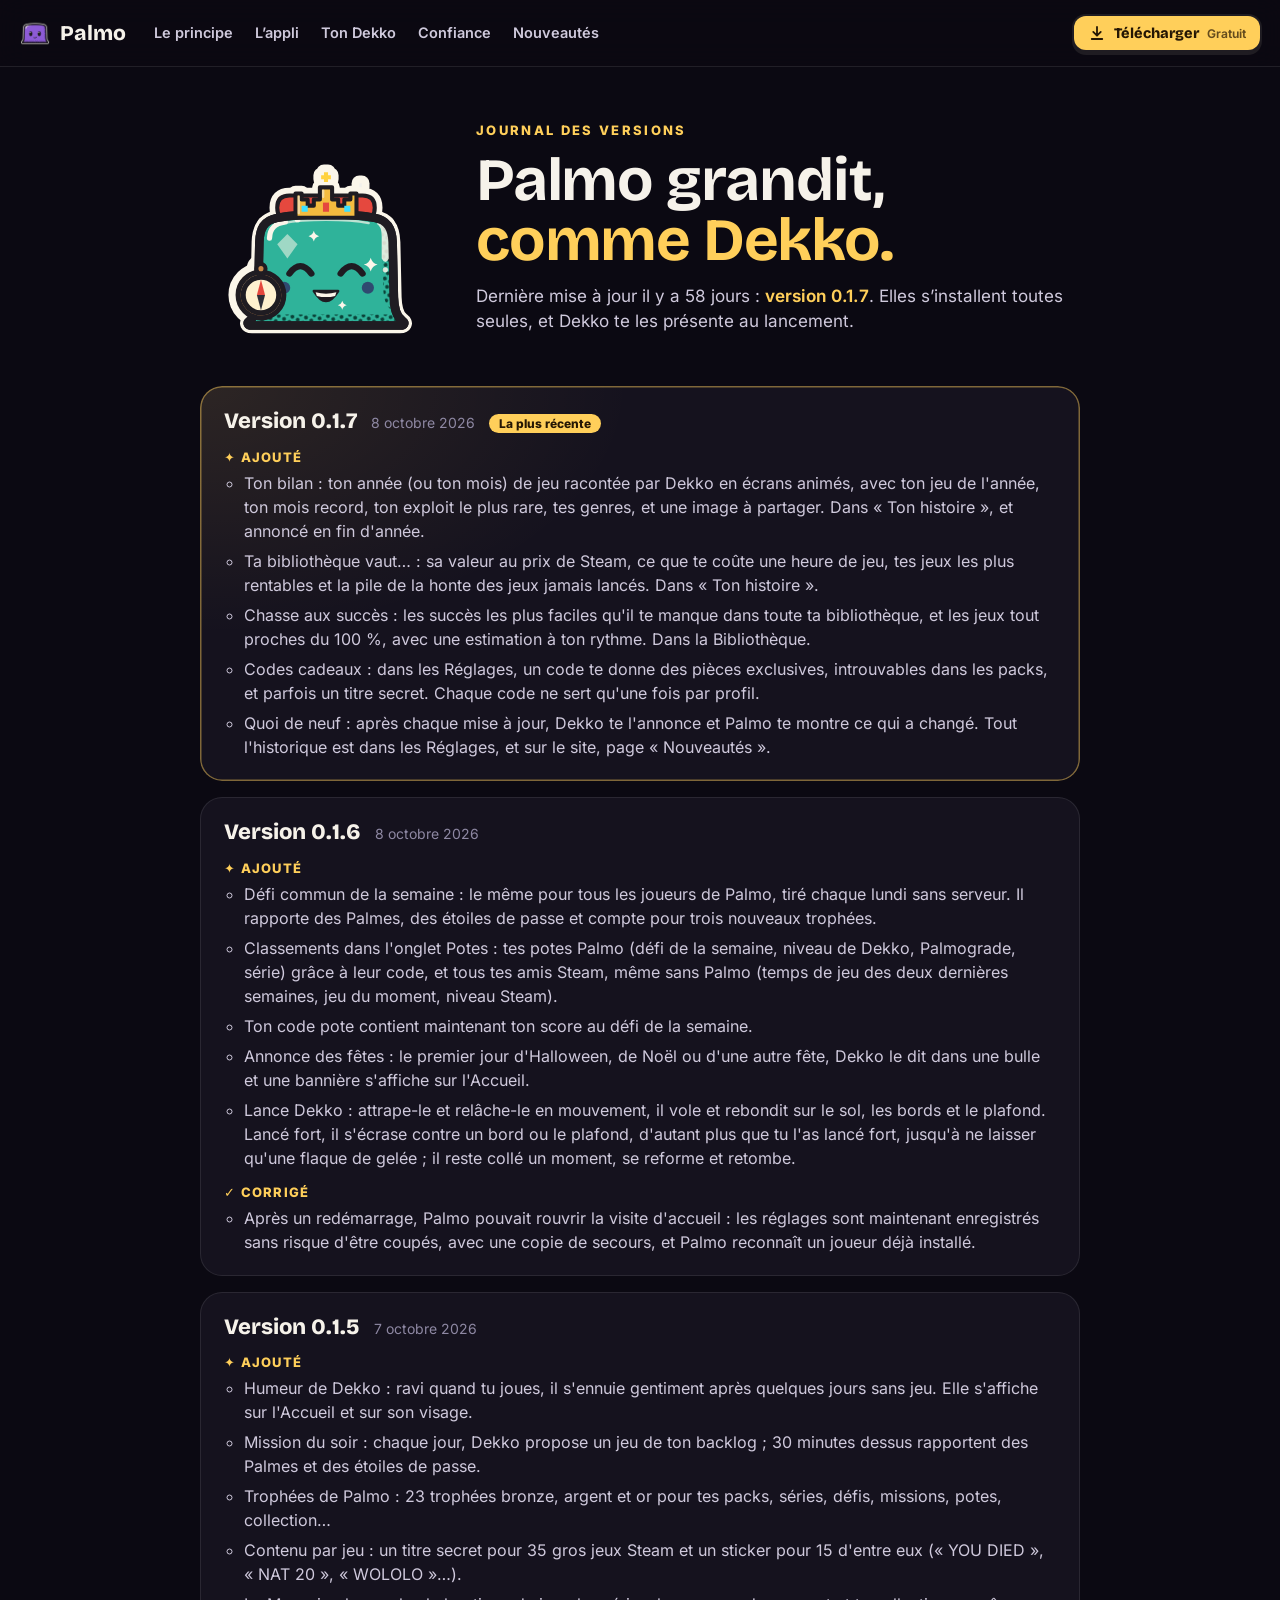
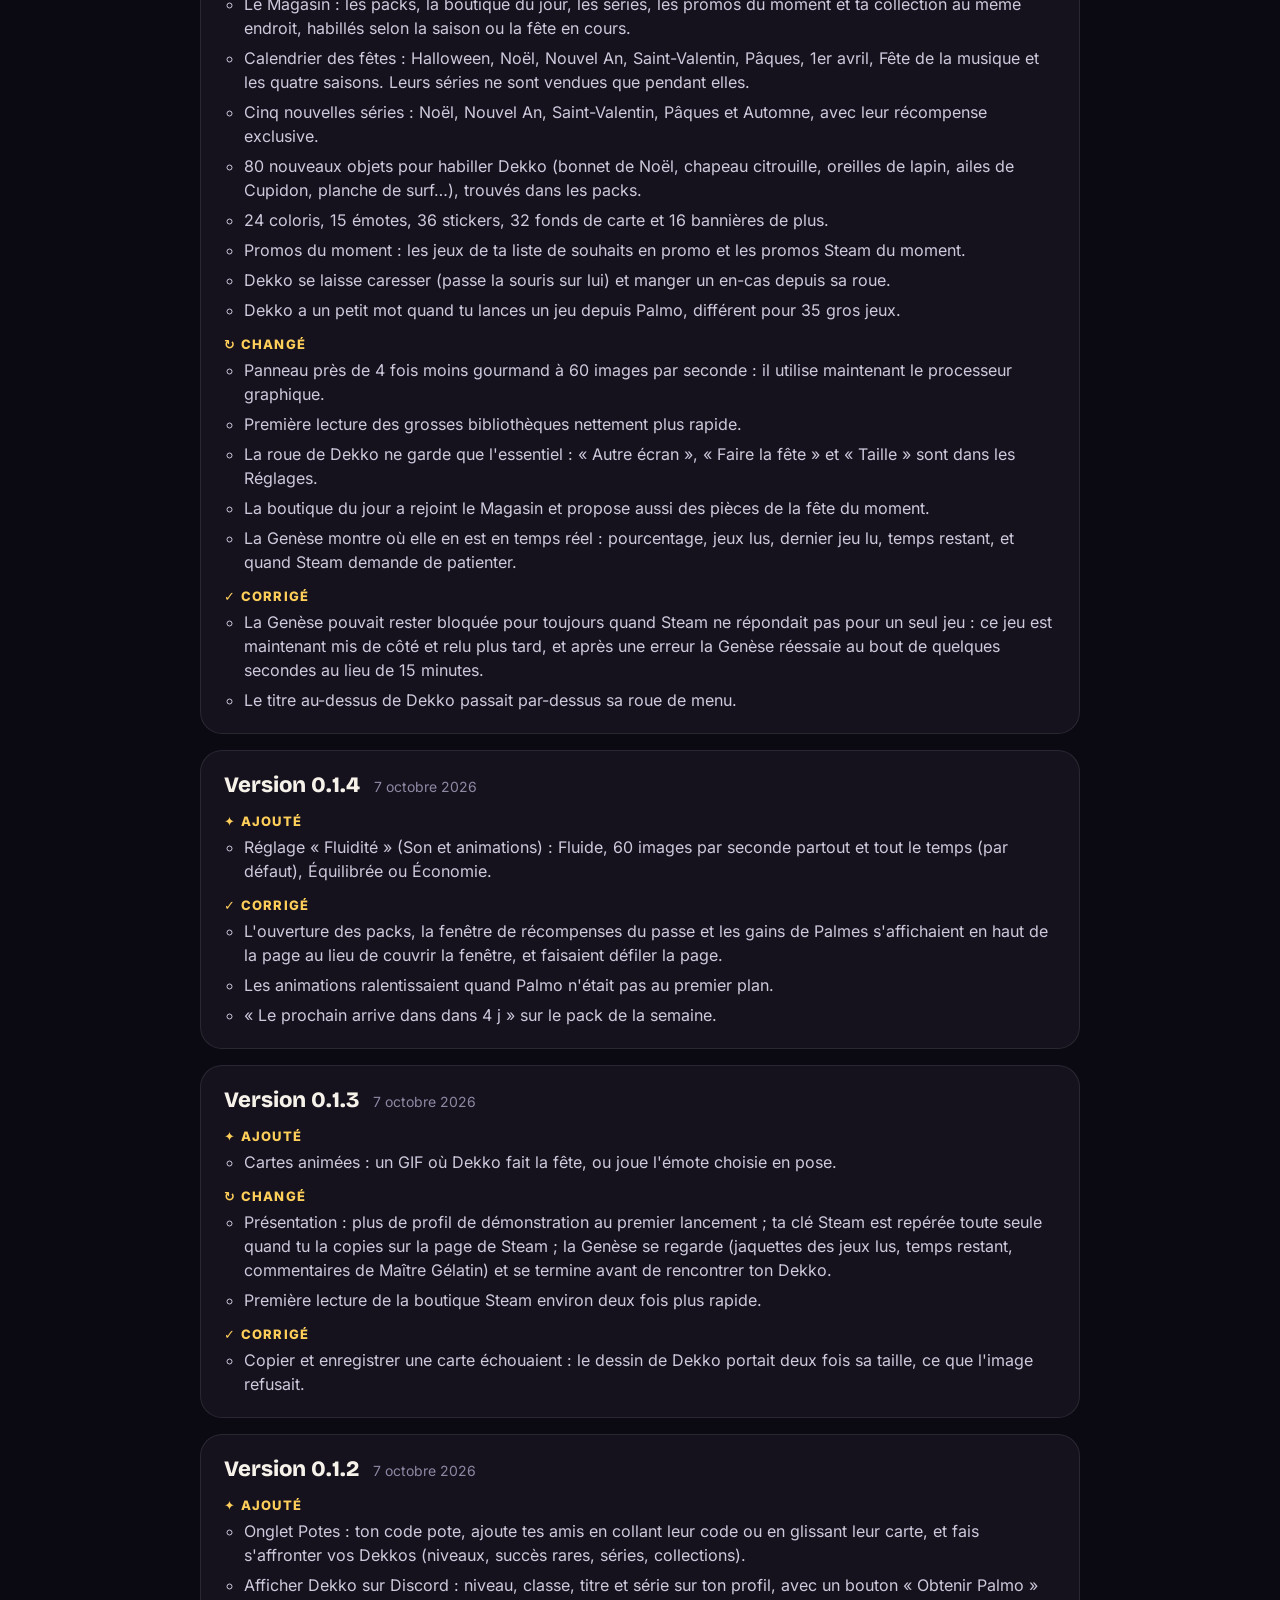
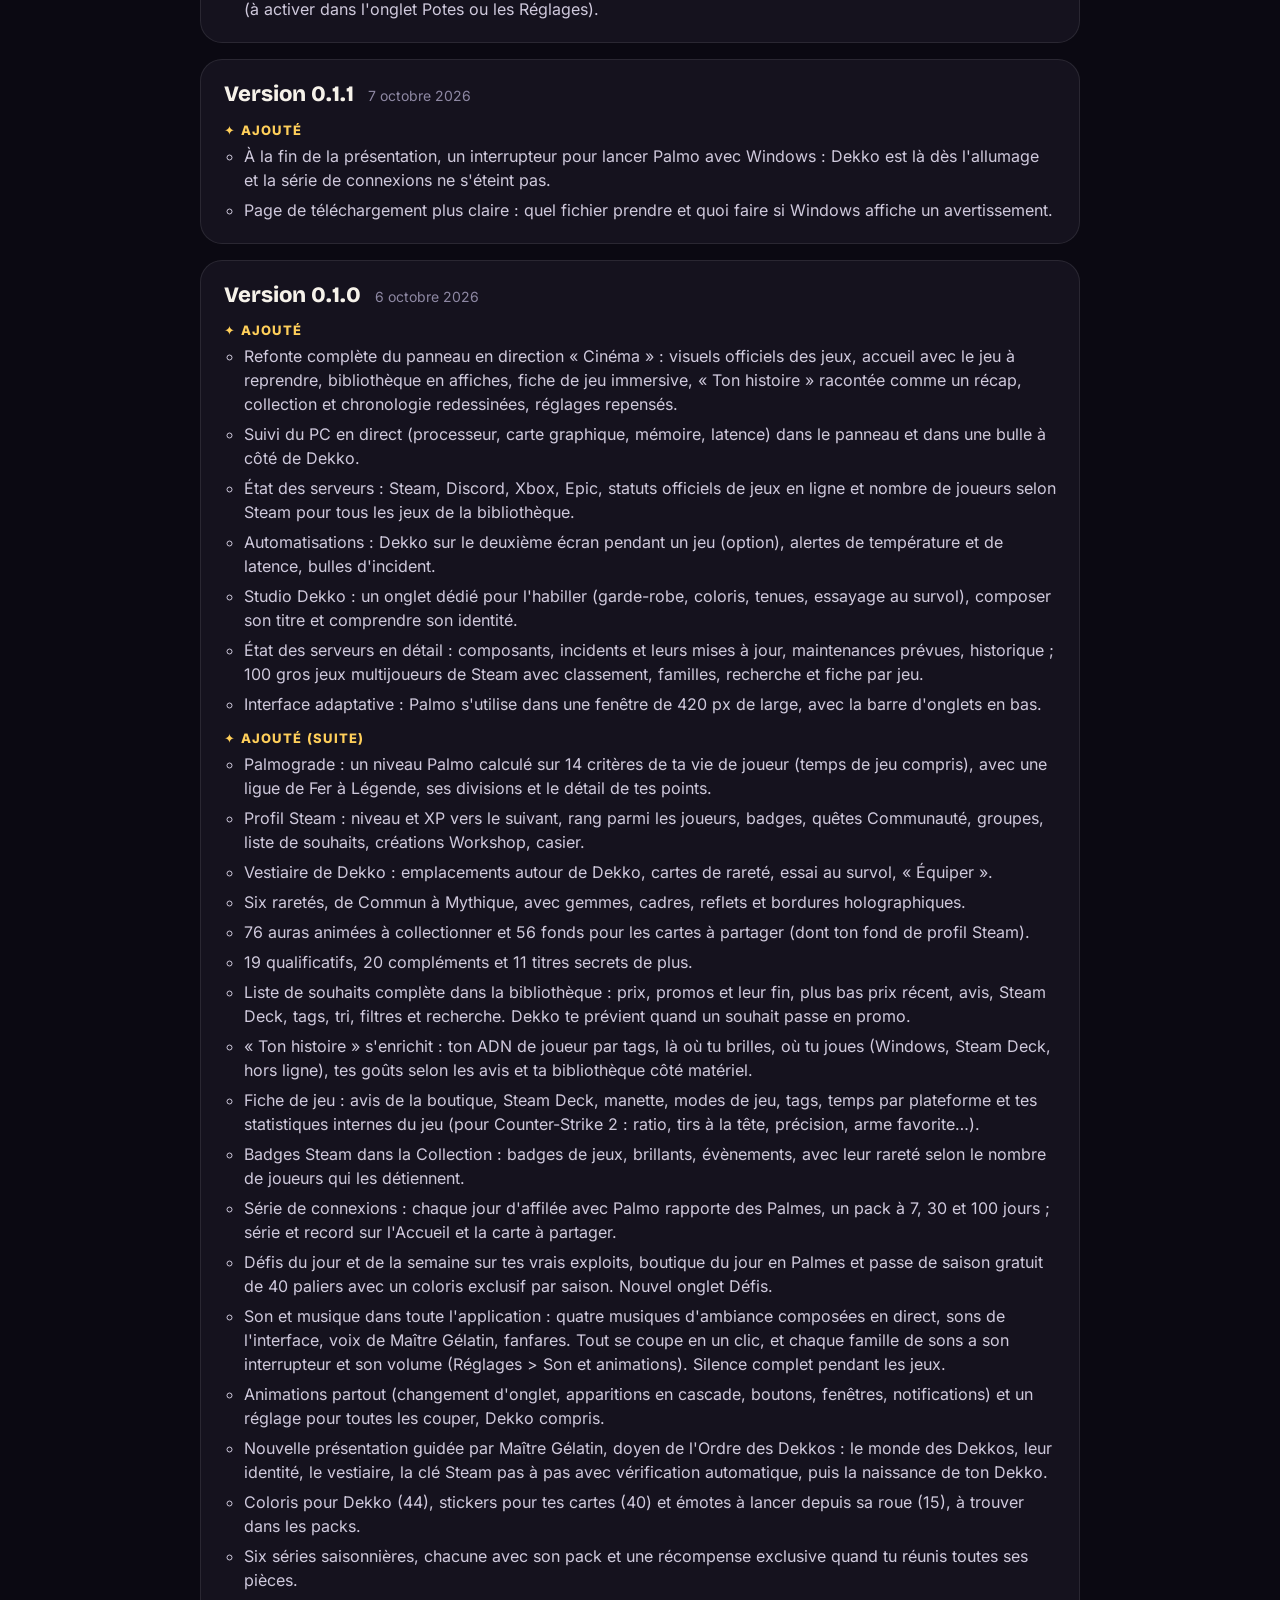
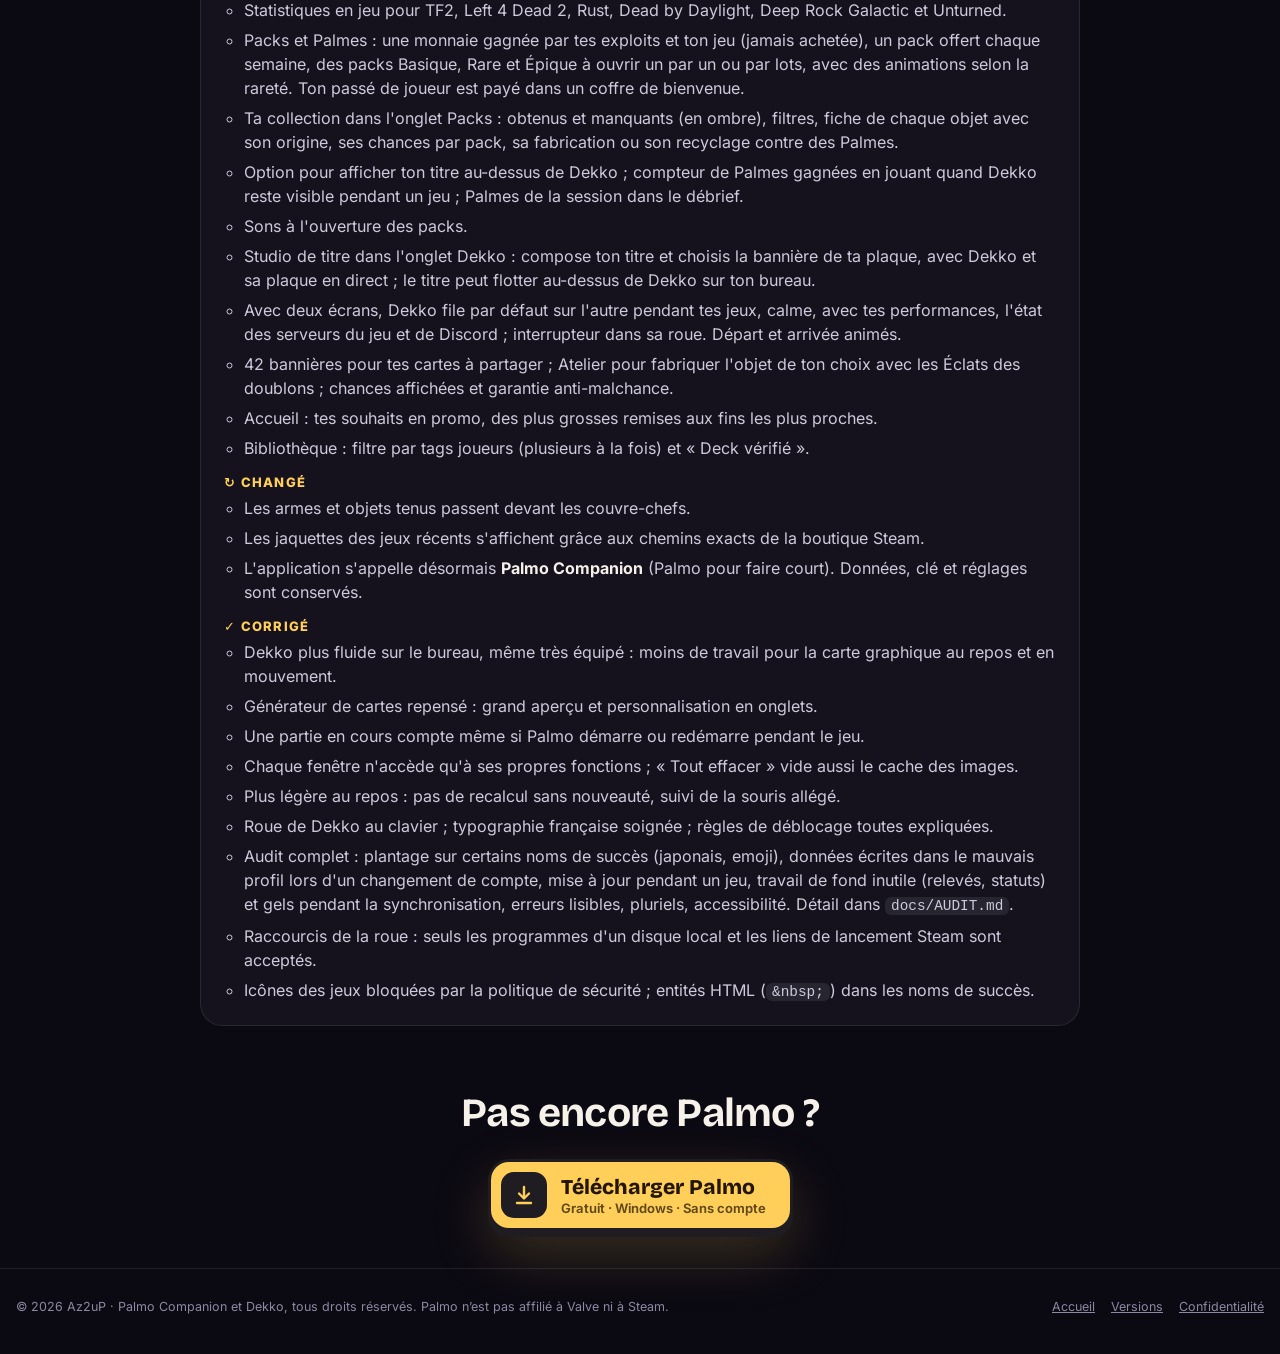
==== docs/journal.html @ 96c99d1b "feat: the journal of versions, and "updated … ago" on the landing Co-Authored-By: Claude Opus 5.5 <n" ====
<!doctype html>
<html lang="fr">
<head>
<meta charset="utf-8">
<meta name="viewport" content="width=device-width, initial-scale=1, viewport-fit=cover">
<title>Palmo · Nouveautés</title>
<meta name="description" content="Le journal de Palmo : chaque mise à jour et ce qu’elle a apporté à Dekko et à ton Steam.">
<meta property="og:title" content="Palmo : les nouveautés">
<meta property="og:description" content="Palmo grandit, comme Dekko. Chaque version, ce qu’elle a apporté.">
<meta property="og:image" content="assets/magasin.webp">
<meta name="theme-color" content="#0d0b14">
<link rel="icon" href="assets/icon.png">
  <script type="module" crossorigin src="./assets/journal-Zw4eoyyq.js"></script>
  <link rel="modulepreload" crossorigin href="./assets/style-9ZYimZ9A.js">
  <link rel="stylesheet" crossorigin href="./assets/style-CDC-kVxo.css">
</head>
<body class="journal-page">
<a class="skip" href="#versions">Passer aux versions</a>

<header class="nav solid" id="nav">
  <a class="brand" href="./"><img src="assets/icon.png" alt="" width="30" height="30"><span>Palmo</span></a>
  <nav class="links" aria-label="Sections">
    <a href="./#boucle">Le principe</a><a href="./#appli">L’appli</a><a href="./#tondekko">Ton Dekko</a><a href="./#confiance">Confiance</a><a href="journal.html" aria-current="page">Nouveautés</a>
  </nav>
  <a class="nav-cta" href="https://github.com/maximelebatardsartre/palmo/releases/latest" data-download>
    <svg viewBox="0 0 24 24" aria-hidden="true"><path d="M12 4v11M7 10.5l5 5 5-5M5 20h14"/></svg>
    <span>Télécharger</span><small>Gratuit</small>
  </a>
</header>

<main class="journal">
  <section class="j-hero">
    <div class="j-dk" id="j-dk"></div>
    <div>
      <p class="kicker">Journal des versions</p>
      <h1>Palmo grandit, <em>comme Dekko.</em></h1>
      <p class="lead" id="j-lead">Chaque mise à jour, ce qu’elle a apporté. Elles s’installent toutes seules : Dekko te les présente au lancement.</p>
    </div>
  </section>
  <ol class="versions" id="versions"></ol>
  <section class="j-end">
    <h2>Pas encore Palmo ?</h2>
    <a class="dl" href="https://github.com/maximelebatardsartre/palmo/releases/latest" data-download>
      <span class="dl-ico"><svg viewBox="0 0 24 24" aria-hidden="true"><path d="M12 4v11M7 10.5l5 5 5-5M5 20h14"/></svg></span>
      <span class="dl-txt"><b>Télécharger Palmo</b><small>Gratuit · Windows · Sans compte</small></span>
    </a>
  </section>
</main>

<footer>
  <span>© 2026 Az2uP · Palmo Companion et Dekko, tous droits réservés. Palmo n’est pas affilié à Valve ni à Steam.</span>
  <nav aria-label="Liens"><a href="./">Accueil</a><a href="https://github.com/maximelebatardsartre/palmo/releases">Versions</a><a href="https://github.com/maximelebatardsartre/palmo/blob/main/CONFIDENTIALITE.md">Confidentialité</a></nav>
</footer>

</body>
</html>
---- docs/assets/style-CDC-kVxo.css ----
@font-face{font-family:Bricolage Grotesque Variable;font-style:normal;font-display:swap;font-weight:200 800;src:url(./bricolage-grotesque-vietnamese-wght-normal-BUzh504Q.woff2)format("woff2-variations");unicode-range:U+102-103,U+110-111,U+128-129,U+168-169,U+1A0-1A1,U+1AF-1B0,U+300-301,U+303-304,U+308-309,U+323,U+329,U+1EA0-1EF9,U+20AB}@font-face{font-family:Bricolage Grotesque Variable;font-style:normal;font-display:swap;font-weight:200 800;src:url(./bricolage-grotesque-latin-ext-wght-normal-CcLUaPy7.woff2)format("woff2-variations");unicode-range:U+100-2BA,U+2BD-2C5,U+2C7-2CC,U+2CE-2D7,U+2DD-2FF,U+304,U+308,U+329,U+1D00-1DBF,U+1E00-1E9F,U+1EF2-1EFF,U+2020,U+20A0-20AB,U+20AD-20C0,U+2113,U+2C60-2C7F,U+A720-A7FF}@font-face{font-family:Bricolage Grotesque Variable;font-style:normal;font-display:swap;font-weight:200 800;src:url(./bricolage-grotesque-latin-wght-normal-DLoelf7F.woff2)format("woff2-variations");unicode-range:U+??,U+131,U+152-153,U+2BB-2BC,U+2C6,U+2DA,U+2DC,U+304,U+308,U+329,U+2000-206F,U+20AC,U+2122,U+2191,U+2193,U+2212,U+2215,U+FEFF,U+FFFD}@font-face{font-family:Inter Variable;font-style:normal;font-display:swap;font-weight:100 900;src:url(./inter-cyrillic-ext-wght-normal-BOeWTOD4.woff2)format("woff2-variations");unicode-range:U+460-52F,U+1C80-1C8A,U+20B4,U+2DE0-2DFF,U+A640-A69F,U+FE2E-FE2F}@font-face{font-family:Inter Variable;font-style:normal;font-display:swap;font-weight:100 900;src:url(./inter-cyrillic-wght-normal-DqGufNeO.woff2)format("woff2-variations");unicode-range:U+301,U+400-45F,U+490-491,U+4B0-4B1,U+2116}@font-face{font-family:Inter Variable;font-style:normal;font-display:swap;font-weight:100 900;src:url(./inter-greek-ext-wght-normal-DlzME5K_.woff2)format("woff2-variations");unicode-range:U+1F??}@font-face{font-family:Inter Variable;font-style:normal;font-display:swap;font-weight:100 900;src:url(./inter-greek-wght-normal-CkhJZR-_.woff2)format("woff2-variations");unicode-range:U+370-377,U+37A-37F,U+384-38A,U+38C,U+38E-3A1,U+3A3-3FF}@font-face{font-family:Inter Variable;font-style:normal;font-display:swap;font-weight:100 900;src:url(./inter-vietnamese-wght-normal-CBcvBZtf.woff2)format("woff2-variations");unicode-range:U+102-103,U+110-111,U+128-129,U+168-169,U+1A0-1A1,U+1AF-1B0,U+300-301,U+303-304,U+308-309,U+323,U+329,U+1EA0-1EF9,U+20AB}@font-face{font-family:Inter Variable;font-style:normal;font-display:swap;font-weight:100 900;src:url(./inter-latin-ext-wght-normal-DO1Apj_S.woff2)format("woff2-variations");unicode-range:U+100-2BA,U+2BD-2C5,U+2C7-2CC,U+2CE-2D7,U+2DD-2FF,U+304,U+308,U+329,U+1D00-1DBF,U+1E00-1E9F,U+1EF2-1EFF,U+2020,U+20A0-20AB,U+20AD-20C0,U+2113,U+2C60-2C7F,U+A720-A7FF}@font-face{font-family:Inter Variable;font-style:normal;font-display:swap;font-weight:100 900;src:url(./inter-latin-wght-normal-Dx4kXJAl.woff2)format("woff2-variations");unicode-range:U+??,U+131,U+152-153,U+2BB-2BC,U+2C6,U+2DA,U+2DC,U+304,U+308,U+329,U+2000-206F,U+20AC,U+2122,U+2191,U+2193,U+2212,U+2215,U+FEFF,U+FFFD}.dk{flex:none;display:block;overflow:visible}.dk .dk-fx{pointer-events:none}.dk.is-idle .dk-breathe{animation:3.4s ease-in-out infinite dk-breathe}.dk.is-idle .dk-blink{animation:4.6s linear infinite dk-blink}.dk.is-idle .dk-look{animation:9s ease-in-out infinite dk-look}.dk.is-idle .dk-tail,.dk.is-celebrate .dk-tail{animation:2.4s ease-in-out infinite dk-flutter}.dk.is-sleep .dk-breathe{animation:5.2s ease-in-out infinite dk-breathe-sleep}.dk.is-sleep .dk-z{animation:3.6s linear infinite both dk-z}.dk.is-celebrate .dk-jump{animation:2.8s linear infinite dk-jump}.dk.is-celebrate .dk-wiggle{animation:2.8s ease-in-out infinite dk-wiggle}.dk.is-celebrate .dk-shadow{animation:2.8s linear infinite dk-shadow}.dk.is-celebrate .dk-spark{animation:2.8s cubic-bezier(.2,.8,.3,1) infinite both dk-spark}.dk.is-sil{filter:brightness(0)}.dk.is-sil .dk-shadow-g,.dk.is-sil .dk-fx,.dk.is-sil .dk-glow{display:none}@keyframes dk-breathe{0%,to{transform:scale(1)}50%{transform:scale(1.016,.972)}}@keyframes dk-breathe-sleep{0%,to{transform:scale(1.01,.985)}50%{transform:scale(1.04,.93)}}@keyframes dk-blink{0%,91%,to{transform:scaleY(1)}93.5%{transform:scaleY(.08)}96%{transform:scaleY(1)}}@keyframes dk-look{0%,26%{transform:translate(0)}32%,50%{transform:translate(2.4px)}56%,72%{transform:translate(-2.2px)}78%,to{transform:translate(0)}}@keyframes dk-flutter{0%,to{transform:rotate(0)}50%{transform:rotate(7deg)}}@keyframes dk-z{0%{opacity:0;transform:translateY(4px)scale(.6)}15%{opacity:.9}85%{opacity:.6}to{opacity:0;transform:translate(6px,-12px)scale(1.05)}}@keyframes dk-jump{0%{animation-timing-function:ease-out;transform:translateY(0)scale(1)}7%{animation-timing-function:cubic-bezier(.2,.9,.4,1);transform:translateY(0)scale(1.14,.84)}14%{animation-timing-function:ease-out;transform:translateY(-30px)scale(.9,1.13)}26%{animation-timing-function:ease-in;transform:translateY(-44px)scale(1)}38%{animation-timing-function:linear;transform:translateY(-6px)scale(.94,1.07)}41%{animation-timing-function:ease-out;transform:translateY(0)scale(1.17,.81)}48%{transform:translateY(0)scale(.95,1.05)}55%{transform:translateY(0)scale(1.03,.98)}62%,to{transform:translateY(0)scale(1)}}@keyframes dk-wiggle{0%,16%{transform:rotate(0)}22%{transform:rotate(-7deg)}30%{transform:rotate(6deg)}38%,to{transform:rotate(0)}}@keyframes dk-shadow{0%,7%{opacity:1;transform:scaleX(1.06)}26%{opacity:.45;transform:scale(.62)}41%{opacity:1;transform:scaleX(1.12)}62%,to{opacity:1;transform:scale(1)}}@keyframes dk-spark{0%,12%{opacity:0;transform:translate(0)scale(0)}18%{opacity:1}40%{transform:translate(var(--dx), var(--dy)) scale(1);opacity:1}62%,to{transform:translate(calc(var(--dx) * 1.18), calc(var(--dy) * 1.18 + 6px)) scale(0);opacity:0}}@media (prefers-reduced-motion:reduce){.dk *{animation:none!important}}:root[data-motion=off] .dk *{animation:none!important}.dk-v.is-hop .dk-tail{animation:.45s ease-in-out infinite dk-flutter}@keyframes dk-jiggle{0%,to{transform:scale(1)}30%{transform:scale(1.035,.965)}55%{transform:scale(.985,1.02)}75%{transform:scale(1.01,.99)}}@keyframes dk-wobble{0%,to{transform:skew(0)}25%{transform:skew(1.6deg)}75%{transform:skew(-1.6deg)}}@keyframes dk-hop{0%{animation-timing-function:ease-out;transform:translateY(0)scale(1)}14%{animation-timing-function:cubic-bezier(.2,.8,.4,1);transform:translateY(0)scale(1.2,.8)}28%{animation-timing-function:ease-out;transform:translateY(-14px)scale(.86,1.16)}46%{animation-timing-function:ease-in;transform:translateY(-20px)scale(.98,1.03)}66%{animation-timing-function:ease-out;transform:translateY(0)scale(.92,1.08)}74%{transform:translateY(0)scale(1.22,.8)}86%{transform:translateY(0)scale(.95,1.05)}to{transform:translateY(0)scale(1)}}@keyframes dk-hop-shadow{0%,14%{opacity:1;transform:scaleX(1.1)}46%{opacity:.55;transform:scale(.7)}74%{opacity:1;transform:scaleX(1.18)}to{opacity:1;transform:scale(1)}}@keyframes dk-sag{0%,to{transform:scale(1.06,.9)}50%{transform:scale(1.1,.85)}}.dk-v.is-idle .dk-breathe{animation:2.2s ease-in-out infinite dk-jiggle}.dk-v.is-idle .dk-wiggle{animation:3.6s ease-in-out infinite dk-wobble}.dk-v.is-hop .dk-breathe{animation:.9s linear infinite dk-hop}.dk-v.is-hop .dk-shadow{animation:.9s linear infinite dk-hop-shadow}.dk-v.is-hop .dk-blink{animation:4.6s linear infinite dk-blink}.dk-v.is-sleep .dk-breathe{animation:5s ease-in-out infinite dk-sag}.dk-v .dk-prop{animation:.5s linear infinite dk-prop}.dk-v .dk-float{animation:2.4s ease-in-out infinite dk-float}.dk-v .dk-wingL{animation:1.6s ease-in-out infinite dk-wing-l}.dk-v .dk-wingR{animation:1.6s ease-in-out infinite dk-wing-r}.dk-v .dk-flame{animation:.25s ease-in-out infinite alternate dk-flame}.dk-v .dk-flag{animation:1.4s ease-in-out infinite dk-flag}.dk-v .dk-cape{animation:3s ease-in-out infinite dk-cape}.dk-v .dk-orbit{animation:2s linear infinite dk-orbit}.dk-v.is-hop .dk-cape{animation:.45s ease-in-out infinite dk-cape}.dk-v.is-sil,.dk-v .dk-anchors{animation:none}@keyframes dk-prop{0%,to{transform:scaleX(1)}50%{transform:scaleX(-1)}}@keyframes dk-float{0%,to{transform:translateY(0)}50%{transform:translateY(-2.4px)}}@keyframes dk-wing-l{0%,to{transform:rotate(0)}50%{transform:rotate(-12deg)}}@keyframes dk-wing-r{0%,to{transform:rotate(0)}50%{transform:rotate(12deg)}}@keyframes dk-flame{0%{transform:scaleY(.75)}to{transform:scaleY(1.15)}}@keyframes dk-flag{0%,to{transform:skewY(0)}50%{transform:skewY(-8deg)}}@keyframes dk-cape{0%,to{transform:scaleX(1)}50%{transform:scaleX(1.05)}}@keyframes dk-orbit{0%{transform:rotate(0)}to{transform:rotate(360deg)}}.dk-v .dk-z{animation:3.6s linear infinite both dk-z}.dk-v .dk-bubble{animation:3.2s ease-in-out infinite dk-snot}.dk-v .dk-pulse{animation:.9s ease-in-out infinite dk-pulse}.dk-v .dk-steam{animation:1.8s ease-out infinite both dk-steam}.dk-v .dk-tear{animation:2.2s ease-in infinite dk-tear}.dk-v .dk-sweat{animation:2.6s ease-in infinite dk-sweat}.dk-v .dk-flicker{animation:.6s steps(2,end) infinite dk-flick}.dk-v .dk-orb{animation:1.8s linear infinite dk-orb}.dk-v .dk-spin{animation:1.4s linear infinite dk-orbit}.dk-v .dk-pop{animation:1.8s ease-out infinite dk-pop}.dk-v .dk-twinkle{animation:1.6s ease-in-out infinite dk-twinkle}.dk-v .dk-dot{animation:1.5s ease-in-out infinite dk-dots}.dk-v .dk-float-up{animation:2.4s ease-out infinite both dk-floatup}.dk-v .dk-shake{animation:.3s linear infinite dk-shake}.dk-v .dk-drip{animation:2.6s ease-in infinite dk-drip}.dk-v .dk-note{animation:2.6s ease-out infinite both dk-note}.dk-v .dk-sigh{animation:3s ease-out infinite both dk-sigh}.dk-v .dk-fall{animation:2s linear infinite both dk-fallc}.dk-v .dk-beat{animation:.8s ease-in-out infinite dk-beat}.dk-v .dk-jitter{animation:.18s linear infinite dk-jitter}.dk-v .dk-brow{animation:3s ease-in-out infinite dk-browup}.dk-v .dk-chatter{animation:.32s ease-in-out infinite dk-chatter}.dk-v .dk-quiver{animation:.22s linear infinite dk-quiver}.dk-v .dk-wag{animation:.6s ease-in-out infinite dk-wag}.dk-v .dk-lick{animation:1.2s ease-in-out infinite dk-lick}.dk-v .dk-sing{animation:.7s ease-in-out infinite dk-chatter}.dk-v .dk-puffcheeks{animation:1.4s ease-in-out infinite dk-puff}.dk-v .dk-wink{animation:2.2s ease-in-out infinite dk-winkhop}.dk-v .dk-ex--joie,.dk-v .dk-ex--chante{animation:1s ease-in-out infinite dk-facebounce}.dk-v .dk-ex--rire,.dk-v .dk-ex--victoire{animation:.4s ease-in-out infinite dk-facebounce}.dk-v .dk-ex--terrifie{animation:.12s linear infinite dk-shake}.dk-v .dk-ex--taquine,.dk-v .dk-ex--colere{animation:.5s linear infinite dk-shake}.dk-v .dk-ex--etourdi,.dk-v .dk-ex--ko{animation:2.4s ease-in-out infinite dk-dizzy}.dk-v .dk-ex--fier{animation:3s ease-in-out infinite dk-proud}.dk-v .dk-flicker2{animation:.35s ease-in-out infinite alternate dk-flame2}.dk-v .dk-hum{animation:.18s steps(2,end) infinite dk-hum}.dk-v .dk-glow{animation:1.8s ease-in-out infinite dk-glowp}.dk-v .dk-scan{animation:1.8s ease-in-out infinite dk-scan}.dk-v .dk-scanline{animation:1.6s ease-in-out infinite alternate dk-scanline}.dk-v .dk-blinklight{animation:1.2s steps(2,end) infinite dk-flick}.dk-v .dk-steamup{animation:2s ease-out infinite both dk-steam}.dk-v .dk-bubbleup{animation:2.4s ease-out infinite both dk-bubbleup}.dk-v .dk-needle{animation:2.4s ease-in-out infinite dk-needle}.dk-v .dk-rock{animation:1.6s ease-in-out infinite dk-rock}.dk-v .dk-swing{animation:2s ease-in-out infinite dk-swing2}.dk-v .dk-sway{animation:2.6s ease-in-out infinite dk-swing2}.dk-v .dk-tailwag{animation:1.4s ease-in-out infinite dk-tailwag}.dk-v .dk-tail{animation:2.4s ease-in-out infinite dk-flutter}.dk-v.is-idle .dk-heldR{animation:3.4s ease-in-out infinite dk-held}.dk-v.is-idle .dk-heldL{animation:3.4s ease-in-out -1.7s infinite dk-held}.dk-v.is-hop .dk-heldR,.dk-v.is-hop .dk-heldL{animation:.9s ease-in-out infinite dk-heldhop}.dk-v.is-celebrate .dk-heldR{animation:2.8s ease-in-out infinite dk-heldraise}.dk-v.is-celebrate .dk-heldL{animation:2.8s ease-in-out infinite dk-heldraise-l}@keyframes dk-snot{0%{opacity:0;transform:scale(.3)}15%{opacity:1}70%{opacity:1;transform:scale(1.25)}76%,to{opacity:0;transform:scale(1.5)}}@keyframes dk-pulse{0%,to{transform:scale(1)}50%{transform:scale(1.25)}}@keyframes dk-steam{0%{opacity:0;transform:translateY(2px)scale(.5)}25%{opacity:1}to{opacity:0;transform:translateY(-9px)scale(1.2)}}@keyframes dk-tear{0%,20%{opacity:1;transform:translateY(0)}90%{opacity:.2;transform:translateY(11px)}to{opacity:0;transform:translateY(12px)}}@keyframes dk-sweat{0%{opacity:0;transform:translateY(-2px)}15%{opacity:1}85%{opacity:1;transform:translateY(8px)}to{opacity:0;transform:translateY(10px)}}@keyframes dk-flick{0%{opacity:1}to{opacity:.35}}@keyframes dk-orb{0%{transform:translate(17px)scale(1)}25%{transform:translateY(4px)scale(1.25)}50%{transform:translate(-17px)scale(1)}75%{transform:translateY(-4px)scale(.65)}to{transform:translate(17px)scale(1)}}@keyframes dk-pop{0%,8%{transform:scale(0)rotate(-20deg)}20%{transform:scale(1.25)rotate(8deg)}30%,70%{transform:scale(1)rotate(0)}85%,to{transform:scale(0)}}@keyframes dk-twinkle{0%,to{opacity:.6;transform:scale(.55)rotate(0)}50%{opacity:1;transform:scale(1.1)rotate(45deg)}}@keyframes dk-dots{0%,to{opacity:.15}40%,60%{opacity:1}}@keyframes dk-floatup{0%{opacity:0;transform:translateY(4px)scale(.6)}20%{opacity:1}to{opacity:0;transform:translateY(-12px)scale(1.1)}}@keyframes dk-shake{0%,to{transform:translate(0)}25%{transform:translate(.7px)}75%{transform:translate(-.7px)}}@keyframes dk-drip{0%{opacity:0;transform:translateY(0)scaleY(.4)}20%{opacity:1}60%{opacity:1;transform:translateY(1px)scaleY(1.2)}to{opacity:0;transform:translateY(12px)scaleY(1)}}@keyframes dk-note{0%{opacity:0;transform:translateY(4px)rotate(-8deg)scale(.6)}20%{opacity:1}to{opacity:0;transform:translate(4px,-14px)rotate(10deg)scale(1)}}@keyframes dk-sigh{0%{opacity:0;transform:translate(0)scale(.4)}25%{opacity:1}to{opacity:0;transform:translate(12px,-6px)scale(1.2)}}@keyframes dk-fallc{0%{opacity:0;transform:translateY(-6px)rotate(0)}15%{opacity:1}to{opacity:0;transform:translateY(14px)rotate(220deg)}}@keyframes dk-beat{0%,to{transform:scale(1)}30%{transform:scale(1.2)}50%{transform:scale(.95)}}@keyframes dk-jitter{0%{transform:translate(0)}33%{transform:translate(.4px,-.3px)}66%{transform:translate(-.4px,.3px)}}@keyframes dk-browup{0%,60%,to{transform:translateY(0)}70%,90%{transform:translateY(-1.6px)}}@keyframes dk-chatter{0%,to{transform:scaleY(1)}50%{transform:scaleY(.8)}}@keyframes dk-quiver{0%,to{transform:translateY(0)}50%{transform:translateY(.35px)}}@keyframes dk-wag{0%,to{transform:rotate(-10deg)}50%{transform:rotate(10deg)}}@keyframes dk-lick{0%,to{transform:translate(-1.4px)}50%{transform:translate(1.4px)}}@keyframes dk-puff{0%,to{transform:scale(1)}50%{transform:scale(1.08)}}@keyframes dk-winkhop{0%,70%,to{transform:translateY(0)}80%{transform:translateY(-1.2px)}}@keyframes dk-facebounce{0%,to{transform:translateY(0)}50%{transform:translateY(-1.2px)}}@keyframes dk-dizzy{0%,to{transform:rotate(0)}25%{transform:rotate(2deg)}75%{transform:rotate(-2deg)}}@keyframes dk-proud{0%,to{transform:translateY(0)}50%{transform:translateY(-.8px)}}@keyframes dk-flame2{0%{opacity:.85;transform:scale(.9,.85)}to{opacity:1;transform:scale(1.05,1.15)}}@keyframes dk-hum{0%{opacity:1}to{opacity:.85}}@keyframes dk-glowp{0%,to{opacity:.9;transform:scale(1)}50%{opacity:1;transform:scale(1.12)}}@keyframes dk-scan{0%,to{transform:scaleX(.6)}50%{transform:scaleX(1)}}@keyframes dk-scanline{0%{transform:translate(-14px)}to{transform:translate(14px)}}@keyframes dk-bubbleup{0%{opacity:0;transform:translate(0)scale(.4)}20%{opacity:1}to{opacity:0;transform:translate(5px,-16px)scale(1.2)}}@keyframes dk-needle{0%,to{transform:rotate(-18deg)}50%{transform:rotate(22deg)}}@keyframes dk-rock{0%,to{transform:rotate(-6deg)}50%{transform:rotate(6deg)}}@keyframes dk-swing2{0%,to{transform:rotate(-7deg)}50%{transform:rotate(7deg)}}@keyframes dk-tailwag{0%,to{transform:rotate(-5deg)}50%{transform:rotate(7deg)}}@keyframes dk-held{0%,to{transform:rotate(-2.5deg)}50%{transform:rotate(3deg)}}@keyframes dk-heldhop{0%,to{transform:rotate(0)translateY(0)}30%{transform:rotate(-6deg)translateY(-2px)}70%{transform:rotate(5deg)translateY(1px)}}@keyframes dk-heldraise{0%,8%{transform:translateY(0)rotate(0)}18%,40%{transform:translateY(-9px)rotate(-14deg)}62%,to{transform:translateY(0)rotate(0)}}@keyframes dk-heldraise-l{0%,8%{transform:translateY(0)rotate(0)}18%,40%{transform:translateY(-7px)rotate(12deg)}62%,to{transform:translateY(0)rotate(0)}}.dk-v .dk-mote{animation:3s ease-in-out infinite both dk-mote}.dk-v .dk-auraflame{animation:1.4s ease-in-out infinite dk-auraflame}@keyframes dk-mote{0%{opacity:0;transform:translateY(6px)scale(.4)}25%{opacity:1}to{opacity:0;transform:translateY(-16px)scale(1)}}@keyframes dk-auraflame{0%,to{opacity:.85;transform:scale(1)}50%{opacity:1;transform:scale(1.03,1.07)}}.dk.is-sil .dk-aura{display:none}.dk-v .dk-au-pulse{animation:2.6s ease-in-out infinite dk-au-pulse}.dk-v .dk-au-bob{animation:2.2s ease-in-out infinite dk-au-bob}.dk-v .dk-au-rise{animation:3.4s ease-in infinite both dk-au-rise}.dk-v .dk-au-drift{animation:5s ease-in-out infinite both dk-au-drift}.dk-v .dk-au-float{animation:3.6s ease-in-out infinite both dk-au-float}.dk-v .dk-au-blink{animation:1.8s steps(2,end) infinite both dk-au-blink}.dk-v .dk-au-fall{animation:6.2s linear infinite both dk-au-fall}.dk-v .dk-au-spin{animation:7s linear infinite dk-au-spin}.dk-v .dk-au-spin-slow{animation:22s linear infinite dk-au-spin}.dk-v .dk-au-flicker{animation:.9s ease-in-out infinite dk-au-flicker}.dk-v .dk-au-flicker2{animation:1.3s ease-in-out infinite reverse dk-au-flicker}.dk-v .dk-au-flash{animation:1.5s step-end infinite both dk-au-flash}@keyframes dk-au-pulse{0%,to{opacity:.8;transform:scale(.94)}50%{opacity:1;transform:scale(1.06)}}@keyframes dk-au-bob{0%,to{transform:translateY(0)}50%{transform:translateY(-3px)}}@keyframes dk-au-rise{0%{opacity:0;transform:translateY(4px)}15%{opacity:1}to{opacity:0;transform:translateY(-78px)}}@keyframes dk-au-drift{0%,to{opacity:.6;transform:translate(-4px)scale(.95)}50%{opacity:1;transform:translate(5px)scale(1.06)}}@keyframes dk-au-float{0%{opacity:0;transform:translateY(6px)scale(.6)}30%{opacity:1}to{opacity:0;transform:translateY(-18px)scale(1)}}@keyframes dk-au-blink{0%{opacity:1}50%{opacity:.15}}@keyframes dk-au-fall{0%{opacity:0;transform:translate(0)rotate(0)}10%{opacity:1}90%{opacity:1}to{opacity:0;transform:translate(8px,96px)rotate(200deg)}}@keyframes dk-au-spin{to{transform:rotate(360deg)}}@keyframes dk-au-flicker{0%,to{transform:scale(1)}50%{transform:scale(1.04,1.1)}}@keyframes dk-au-flash{0%,62%{opacity:0}64%,70%{opacity:1}72%,76%{opacity:.2}78%,84%{opacity:1}86%,to{opacity:0}}@media (prefers-reduced-motion:reduce){.dk-v [class^=dk-au-],.dk-v [class*=\ dk-au-]{animation:none!important}}.dk[class*=is-em-] .dk-blink{animation:4.6s linear infinite dk-blink}.dk[class*=is-em-] .dk-tail{animation:.6s ease-in-out infinite dk-flutter}.dk.is-em-danse .dk-jump{animation:1.2s ease-in-out infinite em-danse-hop}.dk.is-em-danse .dk-wiggle{animation:1.2s ease-in-out infinite em-sway}@keyframes em-danse-hop{0%,50%,to{transform:translateY(0)scale(1.06,.94)}25%,75%{transform:translateY(-10px)scale(.96,1.05)}}@keyframes em-sway{0%,to{transform:rotate(-9deg)}50%{transform:rotate(9deg)}}.dk.is-em-salut .dk-wiggle{animation:1.6s ease-in-out infinite em-salut}@keyframes em-salut{0%,to{transform:rotate(0)}15%{transform:rotate(-14deg)}30%{transform:rotate(10deg)}45%{transform:rotate(-12deg)}60%{transform:rotate(6deg)}75%{transform:rotate(0)}}.dk.is-em-rebond .dk-jump{animation:1.5s cubic-bezier(.3,0,.7,1) infinite em-rebond}@keyframes em-rebond{0%,to{transform:translateY(0)scale(1.16,.84)}18%{transform:translateY(-30px)scale(.9,1.12)}33%{transform:translateY(0)scale(1.12,.88)}50%{transform:translateY(-18px)scale(.94,1.08)}66%{transform:translateY(0)scale(1.08,.92)}82%{transform:translateY(-8px)scale(.98,1.03)}}.dk.is-em-toupie .dk-wiggle{animation:1.4s cubic-bezier(.5,0,.5,1) infinite em-toupie}@keyframes em-toupie{0%{transform:rotate(0)scale(1)}50%{transform:rotate(180deg)scale(.9,1.1)}to{transform:rotate(360deg)scale(1)}}.dk.is-em-tremblote .dk-breathe{animation:.18s linear infinite em-tremblote}@keyframes em-tremblote{0%,to{transform:translate(0)scale(1)}25%{transform:translate(-2px)scale(1.03,.97)}75%{transform:translate(2px)scale(.97,1.03)}}.dk.is-em-etirement .dk-breathe{animation:2.2s ease-in-out infinite em-etirement}@keyframes em-etirement{0%,to{transform:scale(1)}35%{transform:scale(.82,1.32)}55%{transform:scale(1.2,.8)}70%{transform:scale(.96,1.05)}}.dk.is-em-timide .dk-breathe{animation:2.4s ease-in-out infinite em-timide}.dk.is-em-timide .dk-wiggle{animation:2.4s ease-in-out infinite em-sway}@keyframes em-timide{0%,to{transform:scale(1)}50%{transform:scale(.86,.8)}}.dk.is-em-meditation .dk-jump{animation:3s ease-in-out infinite em-levitate}.dk.is-em-meditation .dk-shadow{animation:3s ease-in-out infinite em-levitate-shadow}@keyframes em-levitate{0%,to{transform:translateY(-14px)}50%{transform:translateY(-24px)}}@keyframes em-levitate-shadow{0%,to{opacity:.55;transform:scale(.7)}50%{opacity:.4;transform:scale(.55)}}.dk.is-em-patinage .dk-jump{animation:2s ease-in-out infinite em-patine}.dk.is-em-patinage .dk-wiggle{animation:2s ease-in-out infinite em-sway}@keyframes em-patine{0%,to{transform:translate(-14px)}50%{transform:translate(14px)}}.dk.is-em-salto .dk-jump{animation:1.6s cubic-bezier(.3,0,.6,1) infinite em-salto-up}.dk.is-em-salto .dk-wiggle{animation:1.6s cubic-bezier(.4,0,.4,1) infinite em-salto-turn}@keyframes em-salto-up{0%,to{transform:translateY(0)scale(1.12,.88)}15%{transform:translateY(-20px)scale(.92,1.1)}45%{transform:translateY(-46px)}75%{transform:translateY(0)scale(1.14,.86)}85%{transform:translateY(0)scale(.97,1.03)}}@keyframes em-salto-turn{0%,15%{transform:rotate(0)}75%,to{transform:rotate(-360deg)}}.dk.is-em-crepe .dk-breathe{animation:2s cubic-bezier(.3,1.4,.5,1) infinite em-crepe}@keyframes em-crepe{0%,to{transform:scale(1)}20%,55%{transform:scale(1.45,.4)}70%{transform:scale(.85,1.2)}85%{transform:scale(1.05,.95)}}.dk.is-em-vague .dk-breathe{animation:1.4s ease-in-out infinite em-vague}.dk.is-em-vague .dk-wiggle{animation:1.4s ease-in-out infinite em-sway}@keyframes em-vague{0%,to{transform:skew(0)scale(1)}25%{transform:skew(12deg)scale(1.04,.96)}75%{transform:skew(-12deg)scale(.96,1.04)}}.dk.is-em-spectre .dk-jump{animation:2.6s ease-in-out infinite em-spectre}.dk.is-em-spectre .dk-shadow{animation:2.6s ease-in-out infinite em-levitate-shadow}@keyframes em-spectre{0%,to{opacity:1;transform:translateY(-10px)}40%{opacity:.35;transform:translateY(-26px)translate(6px)}60%{opacity:.5;transform:translateY(-22px)translate(-6px)}}.dk.is-em-eclosion .dk-breathe{animation:2.4s cubic-bezier(.3,1.5,.5,1) infinite em-eclosion}@keyframes em-eclosion{0%{transform:scale(.2)}35%{transform:scale(1.18)}50%,to{transform:scale(1)}}.dk.is-em-disco .dk-jump{animation:.8s ease-in-out infinite em-danse-hop}.dk.is-em-disco .dk-wiggle{animation:1.6s steps(4,jump-none) infinite em-disco}@keyframes em-disco{0%{transform:rotate(-14deg)}to{transform:rotate(14deg)}}.dk.is-em-hoche .dk-wiggle{animation:.5s ease-in-out infinite em-hoche}@keyframes em-hoche{0%,to{transform:rotate(0)translateY(0)}40%{transform:rotate(12deg)translateY(4px)}}.dk.is-em-gelee .dk-breathe{animation:1.1s ease-in-out infinite em-gelee}@keyframes em-gelee{0%,to{transform:scale(1)}20%{transform:scale(1.14,.88)}40%{transform:scale(.9,1.1)}60%{transform:scale(1.06,.95)}80%{transform:scale(.98,1.02)}}.dk.is-em-sieste .dk-breathe{animation:3.2s ease-in-out infinite em-sieste}.dk.is-em-sieste .dk-wiggle{animation:3.2s ease-in-out infinite em-sieste-tilt}@keyframes em-sieste{0%,to{transform:scale(1.04,.94)}50%{transform:scale(1.1,.88)}}@keyframes em-sieste-tilt{0%,to{transform:rotate(-6deg)}50%{transform:rotate(-9deg)}}.dk.is-em-moonwalk .dk-jump{animation:2.4s linear infinite em-moonwalk}.dk.is-em-moonwalk .dk-wiggle{animation:.6s ease-in-out infinite em-moonwalk-lean}@keyframes em-moonwalk{0%{transform:translate(18px)}50%{transform:translate(-18px)}50.01%{transform:translate(-18px)scaleX(-1)}to{transform:translate(18px)scaleX(-1)}}@keyframes em-moonwalk-lean{0%,to{transform:skew(-6deg)}50%{transform:skew(-12deg)translateY(-2px)}}.dk.is-em-boing .dk-jump{animation:1.3s cubic-bezier(.2,.7,.4,1) infinite em-boing}.dk.is-em-boing .dk-breathe{animation:1.3s ease-in-out infinite em-boing-squash}@keyframes em-boing{0%,to{transform:translateY(0)}15%{transform:translateY(4px)}45%{transform:translateY(-52px)}75%{transform:translateY(0)}}@keyframes em-boing-squash{0%,to{transform:scale(1.25,.72)}30%{transform:scale(.8,1.3)}60%{transform:scale(.95,1.05)}76%{transform:scale(1.3,.7)}}.dk.is-em-yoyo .dk-jump{animation:.9s ease-in-out infinite em-yoyo}@keyframes em-yoyo{0%,to{transform:translateY(0)}50%{transform:translateY(-26px)}}.dk.is-em-robot .dk-wiggle{animation:1.6s step-end infinite em-robot}@keyframes em-robot{0%{transform:rotate(0)}25%{transform:rotate(-10deg)translate(-4px)}50%{transform:rotate(0)translateY(-6px)}75%{transform:rotate(10deg)translate(4px)}}.dk.is-em-pirouette .dk-jump{animation:1.8s ease-in-out infinite em-pirouette-up}.dk.is-em-pirouette .dk-breathe{animation:1.8s ease-in-out infinite em-pirouette}@keyframes em-pirouette-up{0%,to{transform:translateY(0)}50%{transform:translateY(-16px)}}@keyframes em-pirouette{0%,to{transform:scaleX(1)}25%{transform:scaleX(.1)}50%{transform:scaleX(-1)}75%{transform:scaleX(-.1)}}.dk.is-em-hula .dk-breathe{animation:.9s ease-in-out infinite em-hula}.dk.is-em-hula .dk-wiggle{animation:1.8s ease-in-out infinite em-sway}@keyframes em-hula{0%,to{transform:skew(14deg)translate(-4px)}50%{transform:skew(-14deg)translate(4px)}}.dk.is-em-tornade .dk-wiggle{animation:.7s linear infinite em-tornade}.dk.is-em-tornade .dk-jump{animation:1.4s ease-in-out infinite em-pirouette-up}@keyframes em-tornade{0%{transform:scaleX(1)rotate(-4deg)}25%{transform:scaleX(.3)rotate(0)}50%{transform:scaleX(-1)rotate(4deg)}75%{transform:scaleX(-.3)rotate(0)}to{transform:scaleX(1)rotate(-4deg)}}.dk.is-em-zombie .dk-wiggle{animation:2.2s ease-in-out infinite em-zombie}.dk.is-em-zombie .dk-jump{animation:2.2s ease-in-out infinite em-zombie-step}@keyframes em-zombie{0%,to{transform:rotate(-12deg)skew(6deg)}50%{transform:rotate(8deg)skew(-4deg)}}@keyframes em-zombie-step{0%,to{transform:translate(-6px)}50%{transform:translate(6px)translateY(-3px)}}.dk.is-em-battement .dk-breathe{animation:1s ease-in-out infinite em-battement}@keyframes em-battement{0%,40%,to{transform:scale(1)}10%{transform:scale(1.14,1.1)}25%{transform:scale(1.06,1.04)}30%{transform:scale(1.16,1.12)}}.dk.is-em-flocon .dk-jump{animation:3.4s ease-in-out infinite em-levitate}.dk.is-em-flocon .dk-wiggle{animation:6.8s linear infinite em-flocon}.dk.is-em-flocon .dk-shadow{animation:3.4s ease-in-out infinite em-levitate-shadow}@keyframes em-flocon{0%{transform:rotate(0)}25%{transform:rotate(14deg)}75%{transform:rotate(-14deg)}to{transform:rotate(0)}}.dk.is-em-lapinou .dk-jump{animation:1.2s cubic-bezier(.3,0,.6,1) infinite em-lapinou}.dk.is-em-lapinou .dk-breathe{animation:.6s ease-in-out infinite em-lapinou-squash}@keyframes em-lapinou{0%,to{transform:translate(-14px)}25%{transform:translate(-7px,-18px)}50%{transform:translate(0)}75%{transform:translate(-7px,-18px)scaleX(-1)}}@keyframes em-lapinou-squash{0%,to{transform:scale(1.12,.88)}50%{transform:scale(.94,1.08)}}.dk.is-em-feuartifice .dk-jump{animation:1.8s cubic-bezier(.2,.8,.4,1) infinite em-feuartifice}.dk.is-em-feuartifice .dk-breathe{animation:1.8s ease-in-out infinite em-feuartifice-squash}@keyframes em-feuartifice{0%,20%,to{transform:translateY(0)}50%{transform:translateY(-64px)rotate(360deg)}70%{transform:translateY(0)rotate(360deg)}}@keyframes em-feuartifice-squash{0%,to{transform:scale(1)}15%{transform:scale(1.3,.7)}35%{transform:scale(.8,1.3)}72%{transform:scale(1.2,.8)}}.dk.is-em-ronron .dk-breathe{animation:.9s ease-in-out infinite em-ronron}.dk.is-em-ronron .dk-wiggle{animation:1.8s ease-in-out infinite em-ronron-tilt}@keyframes em-ronron{0%,to{transform:scale(1.06,.92)}50%{transform:scale(1.12,.86)}}@keyframes em-ronron-tilt{0%,to{transform:rotate(-4deg)}50%{transform:rotate(4deg)}}.dk.is-em-miam .dk-breathe{animation:.32s ease-in-out infinite em-miam}.dk.is-em-miam .dk-jump{animation:2.4s ease-out em-miam-bob}@keyframes em-miam{0%,to{transform:scale(1)}50%{transform:scale(1.07,.9)}}@keyframes em-miam-bob{0%{transform:translateY(0)}8%{transform:translateY(-8px)scale(.96,1.05)}16%,to{transform:translateY(0)}}@media (prefers-reduced-motion:reduce){.dk[class*=is-em-] .dk-jump,.dk[class*=is-em-] .dk-wiggle,.dk[class*=is-em-] .dk-breathe{animation:none!important}}:root{--bg:#0b0912;--bg-1:#15121e;--bg-2:#1c1828;--line:#ffffff17;--line-2:#ffffff29;--fg:#f6f2ea;--fg-2:#cfc9dc;--muted:#8e88a3;--paper:#fbf6ea;--ink:#1f1c22;--gold:#ffcf5a;--gold-ink:#241604;--violet:#9b7bff;--mage:#8d5bd6;--soldat:#89a043;--stratege:#4c7fd0;--cosy:#f08a52;--explorateur:#2fb39a;--pilote:#e5493f;--champion:#f2b632;--display:"Bricolage Grotesque Variable", "Bahnschrift", system-ui, sans-serif;--text:"Inter Variable", "Segoe UI", system-ui, sans-serif;--ease:cubic-bezier(.2, .7, .2, 1);--pop:cubic-bezier(.34, 1.56, .64, 1);--lightningcss-light: ;--lightningcss-dark:initial;color-scheme:dark}*{box-sizing:border-box}html{scroll-behavior:smooth;scroll-padding-top:72px;overflow-x:clip}body{background:var(--bg);color:var(--fg);font:16px/1.55 var(--text);-webkit-font-smoothing:antialiased;margin:0;overflow-x:hidden}a{color:inherit}img{max-width:100%}svg{overflow:visible}h1,h2,h3{font-family:var(--display);letter-spacing:-.02em;margin:0}em{color:var(--gold);font-style:normal}button{font:inherit;color:inherit}.skip{z-index:60;background:var(--paper);color:var(--ink);border-radius:10px;padding:8px 14px;position:absolute;top:8px;left:-999px}.skip:focus{left:8px}:focus-visible{outline:3px solid var(--gold);outline-offset:3px;border-radius:10px}.touch{display:none}@media (hover:none) and (pointer:coarse){.pro{display:none}.touch{display:block}}.mobile-only{display:none}.dl{background:var(--gold);color:var(--gold-ink);box-shadow:0 0 0 3px var(--ink), 0 6px 0 3px var(--ink), 0 22px 60px #ffcf5a38;border-radius:18px;align-items:center;gap:14px;padding:10px 24px 10px 10px;text-decoration:none;transition:transform .14s,box-shadow .14s;display:inline-flex}.dl:hover{box-shadow:0 0 0 3px var(--ink), 0 8px 0 3px var(--ink), 0 26px 70px #ffcf5a4d;transform:translateY(-2px)}.dl:active{box-shadow:0 0 0 3px var(--ink), 0 2px 0 3px var(--ink);transform:translateY(4px)}.dl-ico{background:var(--ink);width:46px;height:46px;color:var(--gold);border-radius:13px;flex:none;place-items:center;display:grid}.dl-ico svg{fill:none;stroke:currentColor;stroke-width:2.4px;stroke-linecap:round;stroke-linejoin:round;width:24px;height:24px}.dl-txt{text-align:left;line-height:1.12;display:grid}.dl-txt b{font:800 21px var(--display)}.dl-txt small{font:650 13px var(--text);opacity:.72}.dl.big{padding:12px 30px 12px 12px}.dl.big .dl-ico{width:54px;height:54px}.dl.big .dl-txt b{font-size:25px}.ghost-btn{background:var(--paper);color:var(--ink);font:800 14px var(--display);cursor:pointer;box-shadow:0 0 0 2.5px var(--ink), 0 4px 0 2.5px var(--ink);border:0;border-radius:14px;padding:10px 16px;transition:transform .14s}.ghost-btn:hover{transform:translateY(-2px)}.link{color:var(--fg-2);font:600 14px var(--text);text-underline-offset:3px;cursor:pointer;background:0 0;border:0;padding:6px 4px;text-decoration:underline}.facts{color:var(--fg-2);flex-wrap:wrap;gap:6px 0;margin:16px 0 0;font-size:14.5px;font-weight:600;display:flex}.facts span+span:before{content:"·";color:var(--muted);margin:0 10px}.kicker,.eyebrow{font:800 13px var(--text);letter-spacing:.18em;text-transform:uppercase;color:var(--gold);margin:0 0 12px}.nav{z-index:30;align-items:center;gap:28px;height:66px;padding:0 max(20px,50vw - 640px);transition:background .24s,box-shadow .24s;display:flex;position:fixed;top:0;bottom:auto;left:0;right:0}.nav.solid{-webkit-backdrop-filter:blur(14px);backdrop-filter:blur(14px);box-shadow:0 1px 0 var(--line);background:#0b0912d1}.brand{font:800 21px var(--display);align-items:center;gap:10px;text-decoration:none;display:inline-flex}.links{gap:22px;margin-right:auto;display:flex}.links a{color:var(--fg-2);font-size:14.5px;font-weight:600;text-decoration:none}.links a:hover{color:var(--fg)}.nav-cta{box-shadow:inset 0 0 0 1px var(--line-2);font:800 14.5px var(--display);background:#ffffff14;border-radius:12px;align-items:center;gap:8px;padding:8px 14px;text-decoration:none;transition:background .2s,color .2s,box-shadow .2s;display:inline-flex}.nav-cta svg{fill:none;stroke:currentColor;stroke-width:2.4px;stroke-linecap:round;stroke-linejoin:round;width:18px;height:18px}.nav-cta small{font:650 12px var(--text);opacity:.7}.nav.solid .nav-cta{background:var(--gold);color:var(--gold-ink);box-shadow:0 0 0 2px var(--ink), 0 3px 0 2px var(--ink)}main>section{padding:110px max(16px,50vw - 640px);position:relative}.head{text-align:center;margin-bottom:44px}.head h2{font-size:clamp(34px,4.6vw,62px);line-height:1}.head.row{text-align:left;flex-wrap:wrap;justify-content:space-between;align-items:baseline;gap:20px;display:flex}.head.row p{color:var(--fg-2);margin:0}.win-wrap{position:relative}.screen{aspect-ratio:1280/800;box-shadow:0 0 0 1px var(--line-2), 0 40px 120px #000000a6, 0 0 120px #9b7bff1f;background:linear-gradient(150deg,#1b1630,#0d0c14);border-radius:14px;position:relative;overflow:hidden}.pv{width:1280px;height:800px;position:absolute;top:0;left:0}.loading{color:var(--muted);place-items:center;font-weight:600;display:grid;position:absolute;top:0;bottom:0;left:0;right:0}.hero{background:radial-gradient(60% 60% at 75% 45%,#9b7bff29,#0000 70%),radial-gradient(40% 40% at 10% 90%,#ffcf5a12,#0000 70%);grid-template-columns:minmax(340px,5fr) 7fr;align-items:center;gap:48px;min-height:100svh;display:grid;padding-top:96px!important;padding-bottom:60px!important}.wordmark{font:800 15px var(--display);letter-spacing:.5em;color:var(--gold);margin:0 0 18px}.hero h1{letter-spacing:-.035em;font-size:clamp(50px,6.6vw,104px);line-height:.92}.lead{color:var(--fg-2);margin:24px 0 34px;font-size:clamp(18px,1.6vw,22px);line-height:1.45}.lead b{color:var(--fg);font-weight:650}.version{color:var(--muted);margin:8px 0 0;font-size:13px}.hero-stage{margin-right:calc(28px + -1*max(16px,50vw - 640px));padding-top:190px}.toast{z-index:4;opacity:0;width:300px;transition:opacity .36s, transform .48s var(--pop);background:linear-gradient(160deg,#26303e,#161c26);border-radius:8px;align-items:center;gap:12px;padding:10px;display:flex;position:absolute;bottom:12%;right:-22px;transform:translateY(24px);box-shadow:0 0 0 1px #ffffff14,0 20px 50px #0009}.toast.on{opacity:1;transform:none}.t-ico{object-fit:cover;object-position:30% 50%;border-radius:4px;flex:none;width:58px;height:58px}.t-txt{min-width:0;line-height:1.25;display:grid}.t-txt small{color:#8fb6e8;text-transform:uppercase;letter-spacing:.06em;font-size:11.5px;font-weight:700}.t-txt b{font-size:15px}.t-txt span{color:#9aa6b5;text-overflow:ellipsis;white-space:nowrap;font-size:12.5px;overflow:hidden}.hint{text-align:center;color:var(--muted);margin:18px 0 0;font-size:13.5px}.roam{z-index:35;width:var(--w);height:var(--h);pointer-events:none;will-change:transform;transition:opacity .3s;position:fixed;top:0;left:0}.roam.away{opacity:0}.roam.away .roam-hit{pointer-events:none}.roam-flip svg{display:block}.roam-hit{width:calc(var(--b) * 1.4);height:calc(var(--b) * 1.05);pointer-events:auto;cursor:grab;touch-action:none;border-radius:30%;position:absolute;bottom:4%;left:50%;translate:-50%}.roam.held .roam-hit{cursor:grabbing}.roam-hit:focus-visible{outline:3px solid var(--gold)}.roam-tag{left:50%;bottom:calc(var(--b) * 1.25);white-space:nowrap;pointer-events:none;animation:rise .3s var(--pop) both;justify-items:center;gap:4px;display:grid;position:absolute;translate:-50%}.roam-tag[hidden]{display:none}.roam-tag b{background:var(--paper);color:var(--ink);box-shadow:0 0 0 2px var(--ink);font:800 11.5px var(--display);border-radius:8px;padding:2px 9px}.roam-tag span{box-shadow:inset 0 0 0 1px var(--line-2);font:700 11px var(--text);color:var(--fg-2);background:#14111eeb;border-radius:99px;align-items:center;gap:6px;padding:2px 8px;display:inline-flex}.roam-tag em{color:var(--gold)}.roam-tag i{background:linear-gradient(90deg, var(--gold) var(--p), #ffffff26 var(--p));border-radius:3px;width:54px;height:5px}.orb{z-index:45;background:var(--gold);opacity:0;pointer-events:none;border-radius:50%;width:20px;height:20px;margin:-10px 0 0 -10px;position:fixed;top:0;left:0;box-shadow:0 0 22px 7px #ffcf5a99}.pop{animation:pop .52s var(--pop)}@keyframes pop{35%{transform:scale(1.08)}}.conv{box-shadow:0 0 0 1px var(--line-2), 0 40px 100px #00000080;border-radius:26px;grid-template-columns:1fr 1fr;display:grid;overflow:hidden}.conv-h{font:800 12px var(--text);letter-spacing:.16em;text-transform:uppercase;margin:0 0 14px}.conv-in{color:#a8adb7;background:#1b1d22;padding:34px 38px}.conv-in .conv-h{color:#7d838e}.conv-in ol{margin:0;padding:0;list-style:none;display:grid}.conv-in li{border-bottom:1px dashed #353941;border-radius:10px;gap:1px;padding:11px 34px 11px 14px;transition:background .3s,opacity .4s;display:grid;position:relative}.conv-in li small{color:#737985;text-transform:uppercase;letter-spacing:.08em;font-size:11.5px;font-weight:700}.conv-in li b{color:#d3d7de;font:600 15px ui-monospace,Cascadia Mono,Consolas,monospace}.conv-in li.on{background:#93e6d31f}.conv-in li.on b{color:#93e6d3}.conv-in li.done{opacity:.5}.conv-in li.done:after{content:"→";color:#93e6d3;font-weight:800;position:absolute;top:50%;right:12px;translate:0 -50%}.conv-out{text-align:center;background:radial-gradient(60% 50% at 50% 30%,#2fb39a47,#0000 70%),radial-gradient(50% 60% at 90% 10%,#9b7bff38,#0000 70%),linear-gradient(160deg,#1d1636,#0d0b16);align-content:start;justify-items:center;padding:34px 30px;display:grid;position:relative}.conv-out .conv-h{color:var(--gold)}.conv-dk{align-items:end;min-height:200px;display:grid}.conv-dk svg{display:block}.conv-title{min-height:1.3em;font:800 clamp(20px, 2.2vw, 28px)/1.1 var(--display);margin:8px 0 14px}.conv-traits{flex-wrap:wrap;justify-content:center;gap:8px;margin:0;padding:0;list-style:none;display:flex}.conv-traits li{box-shadow:inset 0 0 0 1px var(--line-2);animation:rise .42s var(--pop) both;background:#0000004d;border-radius:12px;padding:6px 12px;line-height:1.2;display:grid}.conv-traits small{color:var(--muted);text-transform:uppercase;letter-spacing:.06em;font-size:11px;font-weight:700}.conv-traits b{font:750 14px var(--display)}.conv-again{text-align:center;margin:16px 0 0}.sub{color:var(--fg-2);margin:12px 0 0;font-size:17px;font-weight:600}.play{grid-template-columns:minmax(0,1fr) 330px;align-items:start;gap:28px;display:grid}.game{aspect-ratio:16/9;box-shadow:0 0 0 1px var(--line-2), 0 40px 100px #0000008c;background:#000;border-radius:18px;position:relative;overflow:hidden}.g-hero{object-fit:cover;width:100%;height:100%;transition:transform 6.5s linear;position:absolute;top:0;bottom:0;left:0;right:0}.game.playing .g-hero{transform:scale(1.12)}.g-logo{object-fit:contain;object-position:left center;filter:drop-shadow(0 4px 20px #0009);width:38%;max-height:32%;position:absolute;top:10%;left:6%}.g-veil{background:linear-gradient(#0000 40%,#000000b3);position:absolute;top:0;bottom:0;left:0;right:0}.g-play{color:#fff;font:800 22px var(--display);cursor:pointer;box-shadow:0 0 0 3px var(--ink), 0 6px 0 3px var(--ink), 0 20px 50px #00000080;background:#5ba32b;border:0;border-radius:16px;align-items:center;gap:12px;padding:16px 30px 16px 22px;transition:transform .14s,opacity .3s;display:inline-flex;position:absolute;top:50%;left:50%;translate:-50% -50%}.g-play svg{fill:currentColor;width:26px;height:26px}.g-play:hover{transform:translateY(-2px)}.game.playing .g-play,.game.playing .g-pick{opacity:0;pointer-events:none}.g-hud{background:#000000a6;border-radius:12px;grid-template-columns:auto auto;justify-content:start;align-items:center;column-gap:10px;padding:8px 12px;display:grid;position:absolute;top:16px;left:16px}.g-hud[hidden]{display:none}.g-live{color:#ff6b6b;font:800 12px var(--text);text-transform:uppercase;letter-spacing:.1em}.g-live:before{content:"●";margin-right:6px;animation:1s steps(2,end) infinite blink}@keyframes blink{50%{opacity:0}}.g-hud b{font:800 20px var(--display);font-variant-numeric:tabular-nums}.g-hud small{color:var(--fg-2);grid-column:1/-1;font-size:12px}.g-toasts{justify-items:end;gap:8px;display:grid;position:absolute;bottom:14px;right:14px}.g-toast{width:270px;animation:toast 2.6s var(--ease) both;background:linear-gradient(160deg,#26303e,#161c26);border-radius:6px;align-items:center;gap:10px;padding:8px;display:flex;box-shadow:0 0 0 1px #ffffff14,0 14px 30px #00000080}.g-toast img{object-fit:cover;object-position:30% 50%;border-radius:4px;width:46px;height:46px}.g-toast span{line-height:1.2;display:grid}.g-toast small{color:#8fb6e8;text-transform:uppercase;letter-spacing:.06em;font-size:10.5px;font-weight:800}.g-toast b{font-size:14px}.g-toast em{color:#9aa6b5;font-size:11.5px;font-style:normal}@keyframes toast{0%{opacity:0;transform:translateY(20px)}12%,82%{opacity:1;transform:none}to{opacity:0;transform:translate(30px)}}.g-pick{gap:8px;transition:opacity .3s;display:flex;position:absolute;bottom:16px;left:16px}.g-pick button{color:var(--fg-2);font:700 12.5px var(--text);cursor:pointer;box-shadow:inset 0 0 0 1px var(--line-2);background:#0009;border:0;border-radius:10px;align-items:center;gap:8px;padding:4px 10px 4px 4px;display:inline-flex}.g-pick button[aria-pressed=true]{color:var(--fg);box-shadow:inset 0 0 0 2px var(--gold)}.g-pick img{object-fit:cover;border-radius:5px;width:42px;height:20px}.ledger{gap:8px;margin:0;padding:0;list-style:none;display:grid}.ledger li{background:var(--bg-1);box-shadow:inset 0 0 0 1px var(--line);border-radius:16px;grid-template-columns:1fr auto;align-items:center;gap:2px 12px;padding:12px 16px;display:grid;position:relative}.ledger small{color:var(--muted);font-size:12.5px;font-weight:650}.ledger b{font:800 22px var(--display);font-variant-numeric:tabular-nums}.ledger li[data-k=xp] b,.ledger li[data-k=palmes] b{color:var(--gold)}.ledger li[data-k=wear] b{font-size:16px}.lbar{background:#ffffff1a;border-radius:3px;grid-column:1/-1;height:6px;overflow:hidden}.lbar i{background:linear-gradient(90deg, var(--gold), #ff9a3c);width:0;height:100%;transition:width 1s var(--ease);border-radius:3px;display:block}.ledger li[data-k=pack]{grid-template-columns:1fr}.pack{align-items:center;gap:14px;margin-top:6px;display:flex}.pack-card{width:58px;height:76px;box-shadow:0 0 0 2px var(--ink);cursor:default;background:linear-gradient(150deg,#3a3550,#221e30);border:0;border-radius:10px;flex:none;place-items:center;padding:0;display:grid;position:relative}.pack-q{font:900 28px var(--display);color:#ffffff40}.pack-item{opacity:0;place-items:center;display:grid;position:absolute;top:0;bottom:0;left:0;right:0}.pack.ready .pack-card{cursor:pointer;background:linear-gradient(150deg,#ffcf5a,#b98cff 60%,#5b3fd6);animation:1.2s ease-in-out infinite wobble}.pack.ready .pack-q{color:var(--ink)}.pack.open .pack-card{animation:flip .7s var(--pop) both;box-shadow:0 0 0 2px var(--r,var(--gold)), 0 0 30px var(--r,var(--gold));background:radial-gradient(circle,#fff3,#0000 70%),linear-gradient(150deg,#2a2440,#15121e)}.pack.open .pack-q{opacity:0}.pack.open .pack-item{opacity:1;transition:opacity .3s .3s}.pack[data-r=legendaire]{--r:#ffcf5a}.pack[data-r=epique]{--r:#b98cff}.pack[data-r=mythique]{--r:#ff6fae}.pack[data-r=rare]{--r:#6fb6ff}.pack-say{color:var(--fg-2);font-size:14px;font-weight:650}@keyframes wobble{25%{transform:rotate(-5deg)scale(1.04)}75%{transform:rotate(5deg)scale(1.04)}}@keyframes flip{0%{transform:rotateY(0)scale(1)}50%{transform:rotateY(90deg)scale(1.15)}to{transform:rotateY(0)scale(1.05)}}.show{grid-template-columns:minmax(300px,380px) minmax(0,860px);justify-content:center;align-items:end;gap:48px;display:grid}.head.side{text-align:left;margin-bottom:26px}.head.side h2{font-size:clamp(32px,3.2vw,46px);line-height:1.02}.show-list{gap:4px;margin:0;padding:0;list-style:none;display:grid}.show-list button{text-align:left;cursor:pointer;background:0 0;border:0;border-radius:18px;align-items:flex-start;gap:14px;width:100%;padding:14px 16px;transition:background .2s;display:flex;position:relative;overflow:hidden}.show-list button:hover{background:#ffffff08}.show-list button.on{box-shadow:inset 0 0 0 1px var(--line-2);background:#ffffff0f}.show-list .n{font:800 13px var(--display);color:var(--muted);padding-top:5px}.show-list button.on .n{color:var(--gold)}.show-list .t{gap:4px;display:grid}.show-list b{font:800 22px var(--display);color:var(--fg-2)}.show-list button.on b{color:var(--fg)}.show-list small{color:var(--fg-2);font-size:14px;line-height:1.4;display:none}.show-list button.on small{display:block}.show-list .p{background:var(--gold);transform-origin:0;height:2px;position:absolute;bottom:0;left:16px;right:16px;transform:scaleX(0)}.show-list button.on:not(.held) .p{animation:7s linear both fill}@keyframes fill{to{transform:scaleX(1)}}.show-stage .win-wrap{margin-top:100px}.lens{transition:transform 1.6s var(--ease);will-change:transform;position:absolute;top:0;bottom:0;left:0;right:0}.show-tip{text-align:center;color:var(--muted);margin:16px 0 0;font-size:13.5px}.gen{box-shadow:inset 0 0 0 1px var(--line-2);background:radial-gradient(70% 70% at 85% 30%,#ffcf5a1a,#0000 70%),linear-gradient(160deg,#1a1530,#100e18);border-radius:32px;grid-template-columns:1.15fr .85fr;align-items:start;gap:56px;padding:48px;display:grid}.gen h2{margin-bottom:10px;font-size:clamp(32px,3.8vw,52px);line-height:1}.gen-ask{color:var(--fg-2);min-height:1.5em;margin:0 0 18px;font-size:17px;font-weight:600}.covers{grid-template-columns:repeat(6,1fr);gap:10px;margin:0 0 20px;padding:0;list-style:none;display:grid}.cv{aspect-ratio:2/3;background:var(--bg-2);cursor:pointer;width:100%;transition:transform .24s var(--pop), box-shadow .2s, opacity .2s;border:0;border-radius:10px;padding:0;position:relative;overflow:hidden}.cv img{object-fit:cover;width:100%;height:100%;display:block}.cv span{font:700 11px/1.15 var(--text);text-align:left;background:linear-gradient(#0000,#000000d9);padding:18px 6px 6px;position:absolute;top:auto;bottom:0;left:0;right:0}.cv i{background:var(--c);color:#fff;width:22px;height:22px;font:900 12px var(--text);box-shadow:0 0 0 2px var(--ink);opacity:0;transition:opacity .2s, transform .3s var(--pop);border-radius:50%;place-items:center;font-style:normal;display:grid;position:absolute;top:6px;right:6px;transform:scale(.4)}.cv:hover{transform:translateY(-3px)}.cv.on{box-shadow:0 0 0 3px var(--c), 0 14px 30px #00000080;transform:translateY(-5px)}.cv.on i{opacity:1;transform:none}.cv:disabled{opacity:.35;cursor:default;transform:none}.go{background:var(--paper);color:var(--ink);font:800 17px var(--display);cursor:pointer;box-shadow:0 0 0 3px var(--ink), 0 5px 0 3px var(--ink);border:0;border-radius:16px;align-items:center;gap:12px;padding:12px 18px;transition:transform .14s,opacity .2s;display:inline-flex}.go b{background:var(--ink);color:var(--paper);border-radius:8px;padding:2px 8px;font-size:13px}.go:hover:not(:disabled){transform:translateY(-2px)}.go:disabled{opacity:.4;cursor:default}.gen-egg{text-align:center;justify-items:center;gap:22px;display:grid}.egg{place-items:end center;width:100%;height:350px;padding-bottom:40px;display:grid;position:relative}.egg-light{pointer-events:none;width:300px;height:300px;transition:transform .6s var(--ease), background .6s;background:radial-gradient(circle,#ffcf5a2e,#0000 65%);border-radius:50%;position:absolute;bottom:30px;left:50%;translate:-50%}.egg.hatching .egg-light{animation:.9s ease-in-out infinite hatch}.egg.born .egg-light{background:radial-gradient(circle,#ffcf5a52,#0000 65%);transform:scale(1.15)}@keyframes hatch{50%{transform:scale(1.18)}}.egg-dk{position:relative}.egg:not(.born):not(.hatching) .egg-dk:after{content:"?";font:900 64px var(--display);color:var(--gold);text-shadow:0 0 30px #ffcf5a80;animation:2.4s ease-in-out infinite bob;position:absolute;top:58%;left:50%;translate:-50% -50%}@keyframes bob{50%{transform:translateY(-8px)}}.egg-dk svg{display:block}.egg-year{min-height:1.5em;color:var(--fg-2);margin:0;font-weight:600;position:absolute;bottom:-6px;left:0;right:0}.egg-year b{color:var(--gold);font:800 18px var(--display);margin-right:8px}.gen-out[hidden]{display:none}.gen-out{animation:rise .5s var(--ease) both;justify-items:center;gap:6px;display:grid}.gen-out .eyebrow{margin:0}.gen-title{font:800 clamp(22px, 2.4vw, 30px)/1.1 var(--display);margin:0}.gen-note{color:var(--fg-2);margin:0;font-size:14px}.gen-acts{align-items:center;gap:14px;margin-top:8px;display:flex}.gen-cta{border-top:1px solid var(--line);justify-items:center;gap:14px;width:100%;padding-top:22px;display:grid}.gen-cta p{font:800 20px var(--display);margin:0}@keyframes rise{0%{opacity:0;transform:translateY(14px)}}.more{grid-template-columns:1fr 330px;align-items:center;gap:36px;display:grid}.more-stage .win-wrap{margin-top:100px}.more-list{gap:4px;margin:0;padding:0;list-style:none;display:grid}.more-list button{text-align:left;cursor:pointer;background:0 0;border:0;border-radius:14px;width:100%;padding:9px 14px;line-height:1.3;transition:background .2s;display:grid}.more-list button:hover{background:#ffffff0a}.more-list button.on{box-shadow:inset 3px 0 0 var(--gold);background:#ffffff12}.more-list b{font:750 16px var(--display)}.more-list button.act b:after{content:" ↗";color:var(--gold)}.more-list small{color:var(--muted);font-size:13px}.trust-sec{padding-top:60px!important;padding-bottom:60px!important}.trust{grid-template-columns:repeat(4,1fr);gap:14px;margin:0;padding:0;list-style:none;display:grid}.trust li{background:var(--bg-1);box-shadow:inset 0 0 0 1px var(--line);border-radius:22px;align-content:start;gap:6px;padding:24px;display:grid}.trust .q{color:var(--muted);font-size:14px;font-weight:650}.trust b{font:800 22px/1.1 var(--display)}.trust .a{color:var(--fg-2);font-size:14px;line-height:1.45}.trust-more{text-align:center;color:var(--fg-2);margin:20px 0 0;font-size:14.5px}.end-sec{text-align:center;background:radial-gradient(40% 50% at 50% 40%,#ffcf5a1f,#0000 70%);justify-items:center;gap:18px;display:grid;padding-top:80px!important;padding-bottom:120px!important}.end-dk svg{display:block}.end-sec h2{margin-bottom:10px;font-size:clamp(44px,6vw,88px);line-height:.95}.end-sec .facts{justify-content:center;margin-top:2px}footer{border-top:1px solid var(--line);color:var(--muted);flex-wrap:wrap;justify-content:space-between;gap:24px;padding:28px max(16px,50vw - 640px) 40px;font-size:12.5px;display:flex}footer span{max-width:760px}footer nav{gap:16px;display:flex}.desk{z-index:40;pointer-events:none;position:fixed;top:0;bottom:0;left:0;right:0}.snack{z-index:41;pointer-events:none;position:fixed}.snack.is-eaten{animation:.62s cubic-bezier(.5,0,.9,.5) both snack}@keyframes snack{0%{transform:translateY(var(--drop)) rotate(-30deg)}85%{transform:translateY(0)rotate(10deg)scale(1)}to{transform:translateY(4px)scale(0)}}.modal{background:var(--bg-1);width:min(560px,100vw - 32px);color:var(--fg);box-shadow:0 0 0 1px var(--line-2), 0 40px 100px #0009;border:0;border-radius:22px;padding:24px}.modal::backdrop{background:#05040ab3}.modal h2{margin-bottom:12px;font-size:24px}.card-out svg{border-radius:12px;width:100%;height:auto;display:block}.small{color:var(--fg-2);font-size:13.5px}.modal-acts{justify-content:flex-end;align-items:center;gap:12px;display:flex}.modal-acts form{margin:0}.bye{z-index:50;background:var(--paper);width:min(360px,100vw - 32px);color:var(--ink);box-shadow:0 0 0 3px var(--ink), 0 30px 80px #00000080;animation:rise .4s var(--pop) both;border-radius:20px;justify-items:start;gap:8px;padding:18px;display:grid;position:fixed;bottom:20px;right:20px}.bye[hidden]{display:none}.bye b{font:800 19px var(--display)}.bye span{font-size:14px}.bye em{color:inherit;font-weight:700}.bye-dk{justify-self:center}.bye .ghost-btn{background:var(--ink);color:var(--paper)}@media (max-width:1080px){.links{display:none}.nav{justify-content:space-between}.hero{text-align:center;grid-template-columns:1fr;gap:10px;min-height:0}.hero-copy{justify-self:center}.facts{justify-content:center}.hero-stage{padding-top:160px}.show{grid-template-columns:minmax(0,1fr);gap:20px}.show-side{min-width:0}.show-list{scrollbar-width:none;grid-auto-columns:max-content;grid-auto-flow:column;padding-bottom:6px;overflow-x:auto}.show-list small{display:none!important}.head.side{text-align:center}.show-list b{font-size:17px}.gen{grid-template-columns:minmax(0,1fr);gap:30px;padding:28px}.play{grid-template-columns:minmax(0,1fr)}.ledger{grid-template-columns:repeat(2,1fr)}.more{grid-template-columns:minmax(0,1fr)}.more-list{grid-auto-columns:220px;grid-auto-flow:column;padding-bottom:6px;overflow-x:auto}.trust{grid-template-columns:repeat(2,1fr)}}@media (max-width:640px){main>section{padding-top:76px;padding-bottom:76px}.hero{padding-top:84px!important}.hero-stage{margin-right:0;padding-top:186px}.toast{width:240px;padding:8px;bottom:8px;right:8px}.t-ico{width:44px;height:44px}.covers{grid-template-columns:repeat(4,1fr)}.trust,.conv{grid-template-columns:1fr}.conv-in,.conv-out{padding:24px 18px}.g-play{padding:12px 20px 12px 16px;font-size:18px}.g-toast{width:210px}.g-toasts{bottom:8px;right:8px}.g-pick{top:8px;bottom:auto;left:8px}.g-pick span{display:none}.g-pick button{padding:4px}.g-hud small{display:none}.ledger li{padding:10px 12px}.ledger b{font-size:18px}.gen{padding:20px 16px}.egg{height:260px}.mobile-only{color:var(--muted);font-size:13.5px;display:block}.head.row{flex-direction:column;gap:6px}.dl-txt b{font-size:18px}}@media (prefers-reduced-motion:reduce){*,:before,:after{transition-duration:1ms!important;animation-duration:1ms!important;animation-iteration-count:1!important}html{scroll-behavior:auto}}.roam-flip.is-unsplat>svg{animation:.65s cubic-bezier(.3,1.6,.5,1) both dk-unsplat}@keyframes dk-unsplat{0%{transform:scale(1.18,.84)}35%{transform:scale(.9,1.1)}65%{transform:scale(1.05,.96)}to{transform:none}}.goo{pointer-events:none;z-index:34;transition:opacity 2.6s ease-in;position:fixed;top:0;left:0}.goo.fade{opacity:0}.goo-svg{transform-origin:0;transition:transform .42s cubic-bezier(.6,0,.8,.4),opacity .42s ease-in;animation:.24s cubic-bezier(.3,1.7,.5,1) backwards goo-in;display:block;overflow:visible}.goo-right .goo-svg{transform-origin:100%}.goo-top .goo-svg{transform-origin:50% 0}.goo.absorb .goo-svg{opacity:0;transform:scale(0)}.goo-drip{transform-box:fill-box;transform-origin:top;animation:2.2s ease-in both goo-drip}.goo-drop{animation:.56s cubic-bezier(.2,.7,.3,1) both goo-fling}@keyframes goo-in{0%{transform:scale(.15,.5)}60%{transform:scale(1.12,.94)}}@keyframes goo-drip{0%{transform:scaleY(.05)}}@keyframes goo-fling{0%{transform:translate(0)scale(.4)}to{transform:translate(var(--dx), var(--dy)) scale(1)}}.version a{color:var(--fg-2);text-underline-offset:3px}.version a:hover{color:var(--gold)}.journal{padding:110px max(16px,50vw - 440px) 40px}.journal>section{padding:0!important}.j-hero{align-items:center;gap:24px;margin-bottom:40px;display:flex}.j-hero h1{font-size:clamp(36px,5vw,60px);line-height:1}.j-hero .lead{margin:14px 0 0;font-size:17px}.j-hero .lead b{color:var(--gold)}.j-dk{flex:none}.j-dk svg{display:block}.versions{gap:16px;margin:0;padding:0;list-style:none;display:grid}.ver{background:var(--bg-1);box-shadow:inset 0 0 0 1px var(--line);border-radius:22px;padding:22px 24px;scroll-margin-top:90px}.ver.latest{background:radial-gradient(70% 90% at 0% 0%, #ffcf5a1a, transparent 70%), var(--bg-1);box-shadow:inset 0 0 0 1.5px #ffcf5a73}.ver-h{flex-wrap:wrap;align-items:baseline;gap:14px;margin-bottom:4px;display:flex}.ver-h a{text-decoration:none}.ver-h b{font:800 22px var(--display)}.ver-h time{color:var(--muted);font-size:14px}.ver-h .new{background:var(--gold);color:var(--gold-ink);font:800 12px var(--text);border-radius:99px;padding:2px 10px}.ver h3{font:800 13px var(--text);letter-spacing:.1em;text-transform:uppercase;color:var(--gold);margin:14px 0 6px}.ver ul{gap:6px;margin:0;padding-left:20px;display:grid}.ver li{color:var(--fg-2);line-height:1.5}.ver li b{color:var(--fg)}.ver code{background:#ffffff14;border-radius:6px;padding:1px 6px;font-size:.9em}.j-end{text-align:center;justify-items:center;gap:18px;margin-top:56px;display:grid}.j-end h2{font-size:clamp(28px,3.4vw,40px)}@media (max-width:640px){.j-hero{text-align:center;flex-direction:column}.ver{padding:18px 16px}}
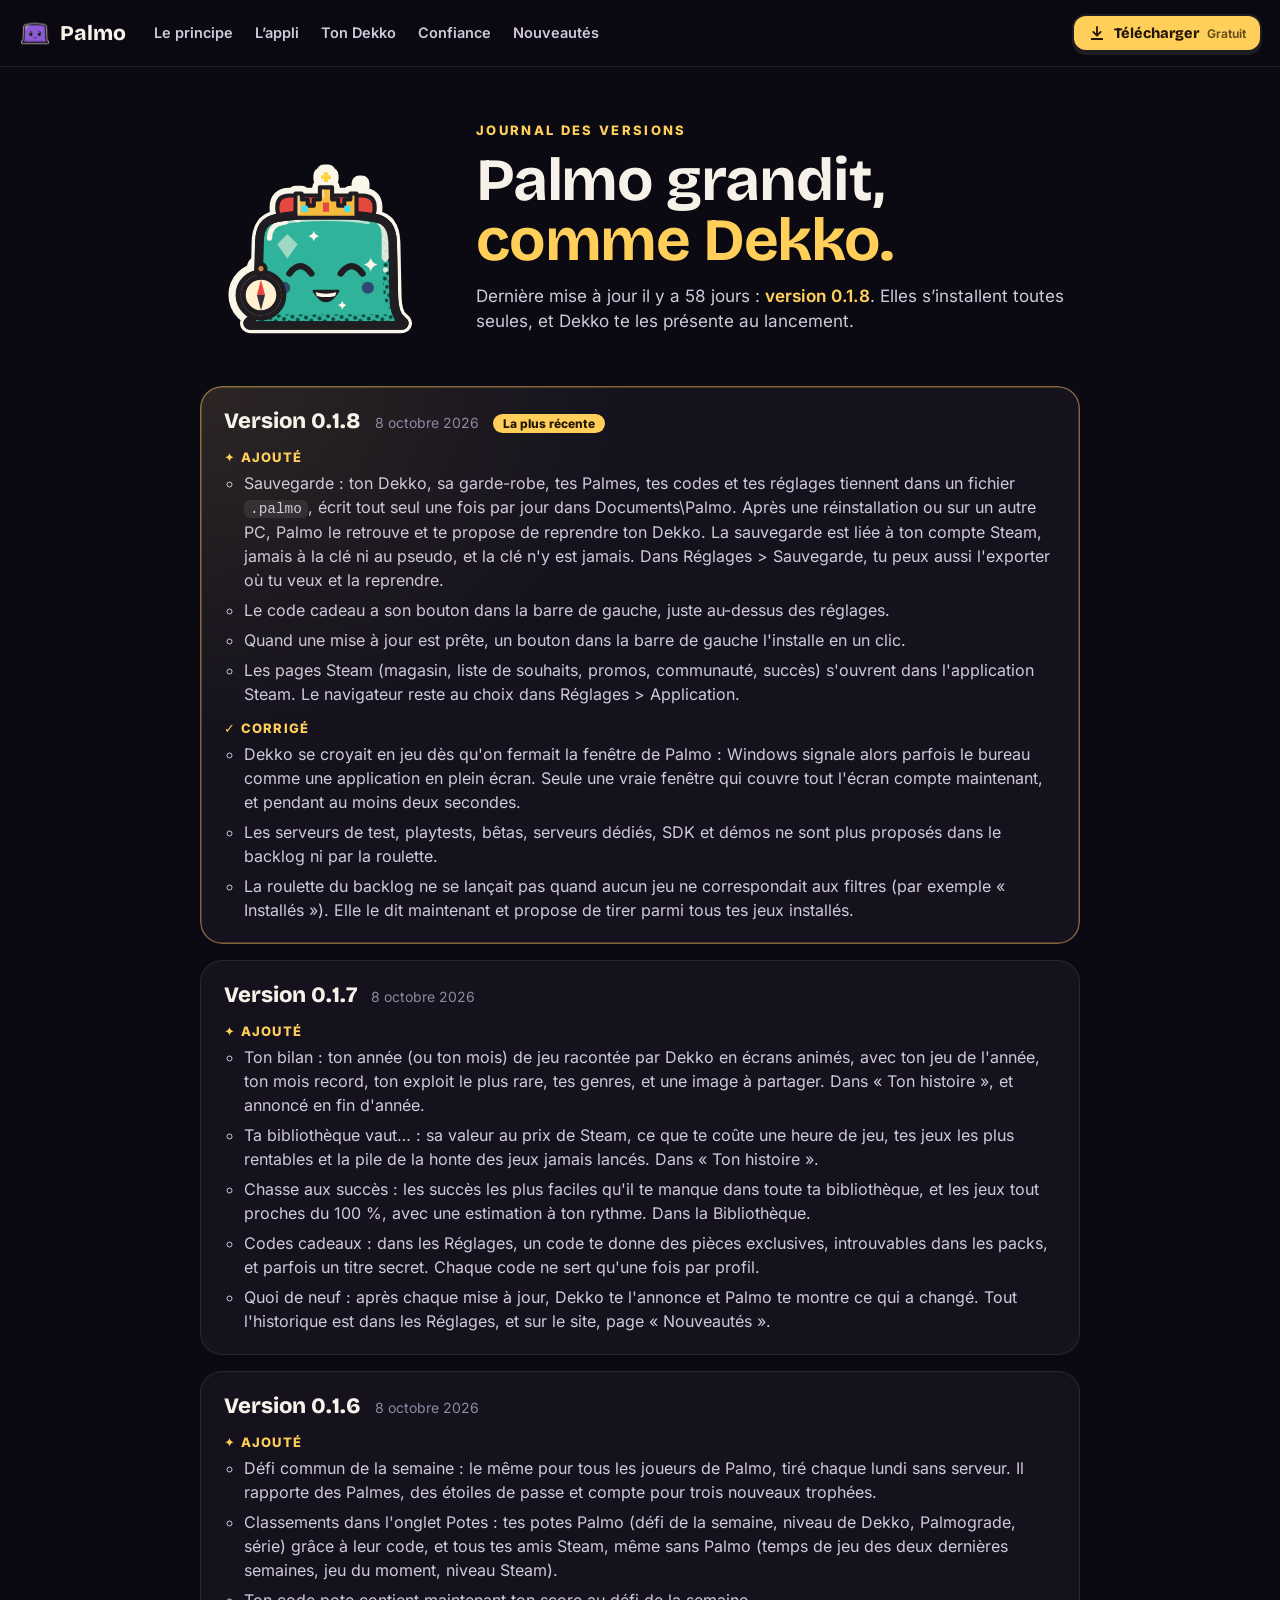
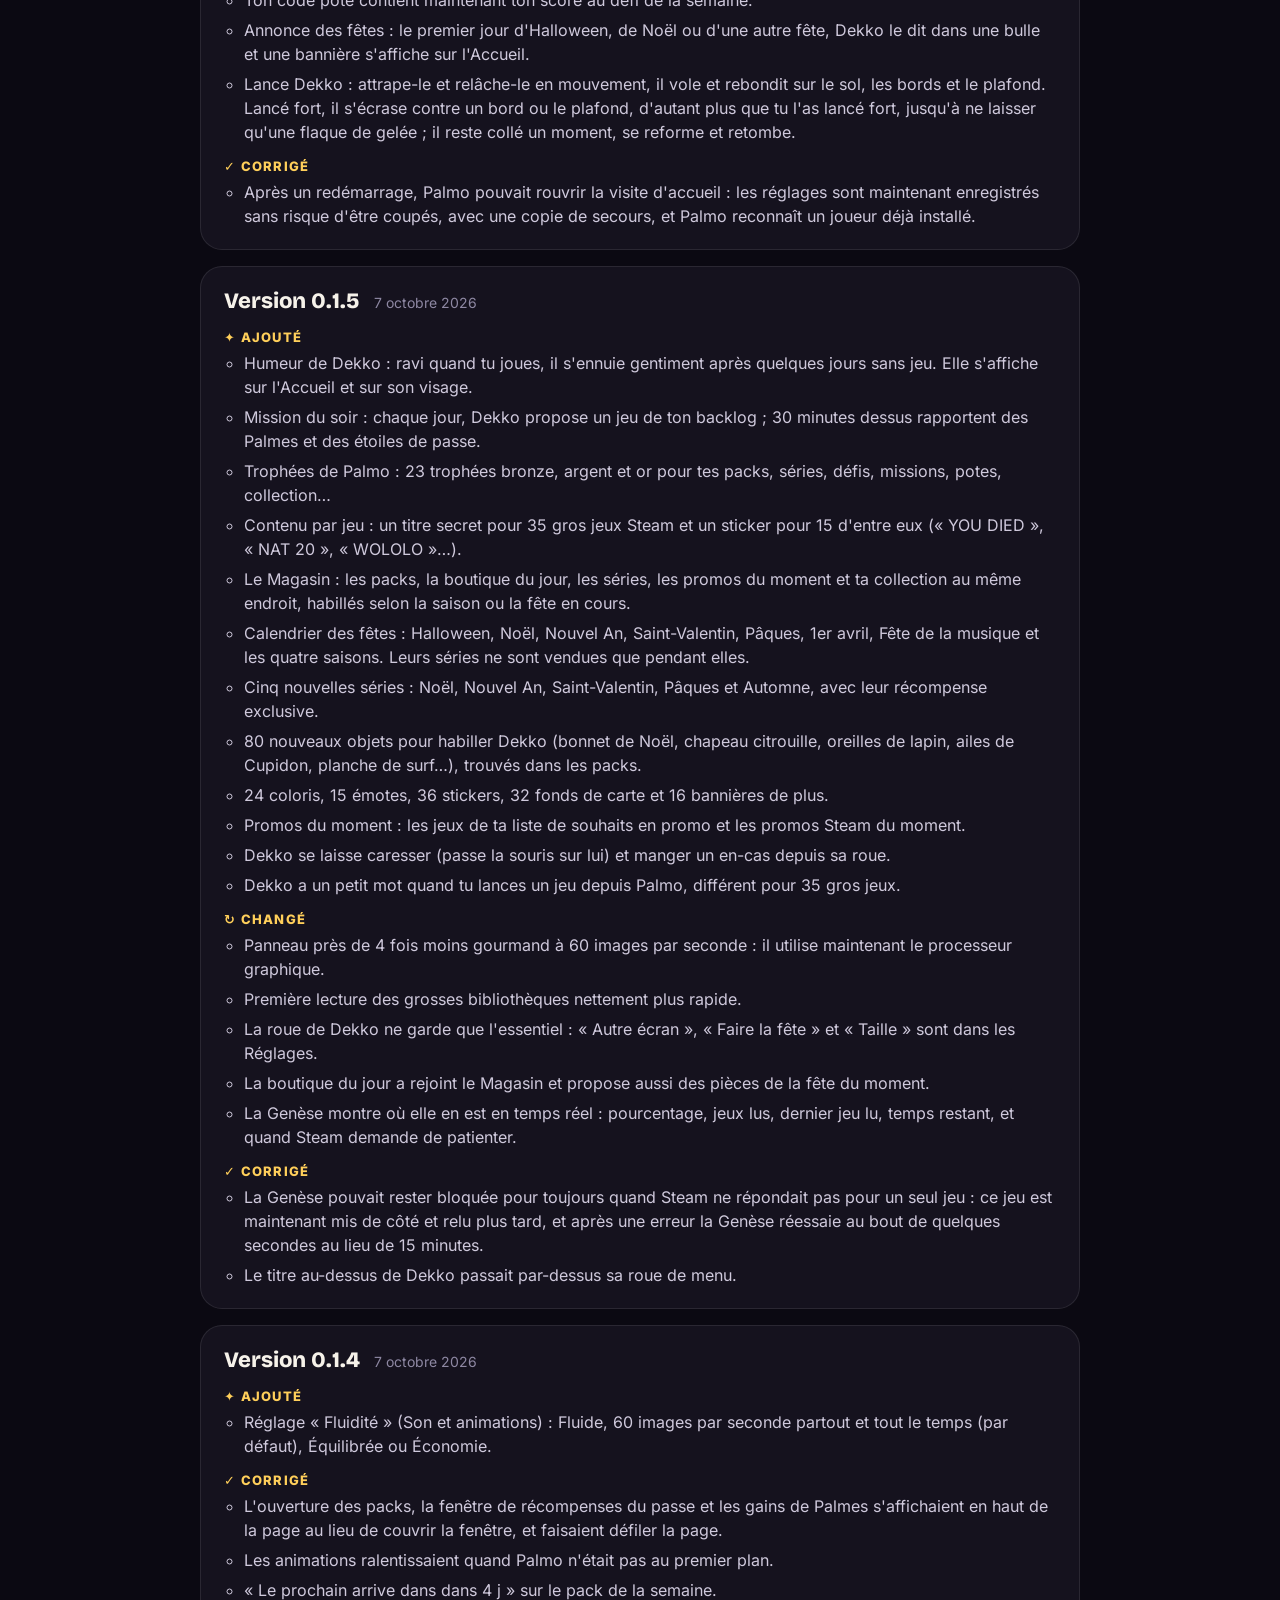
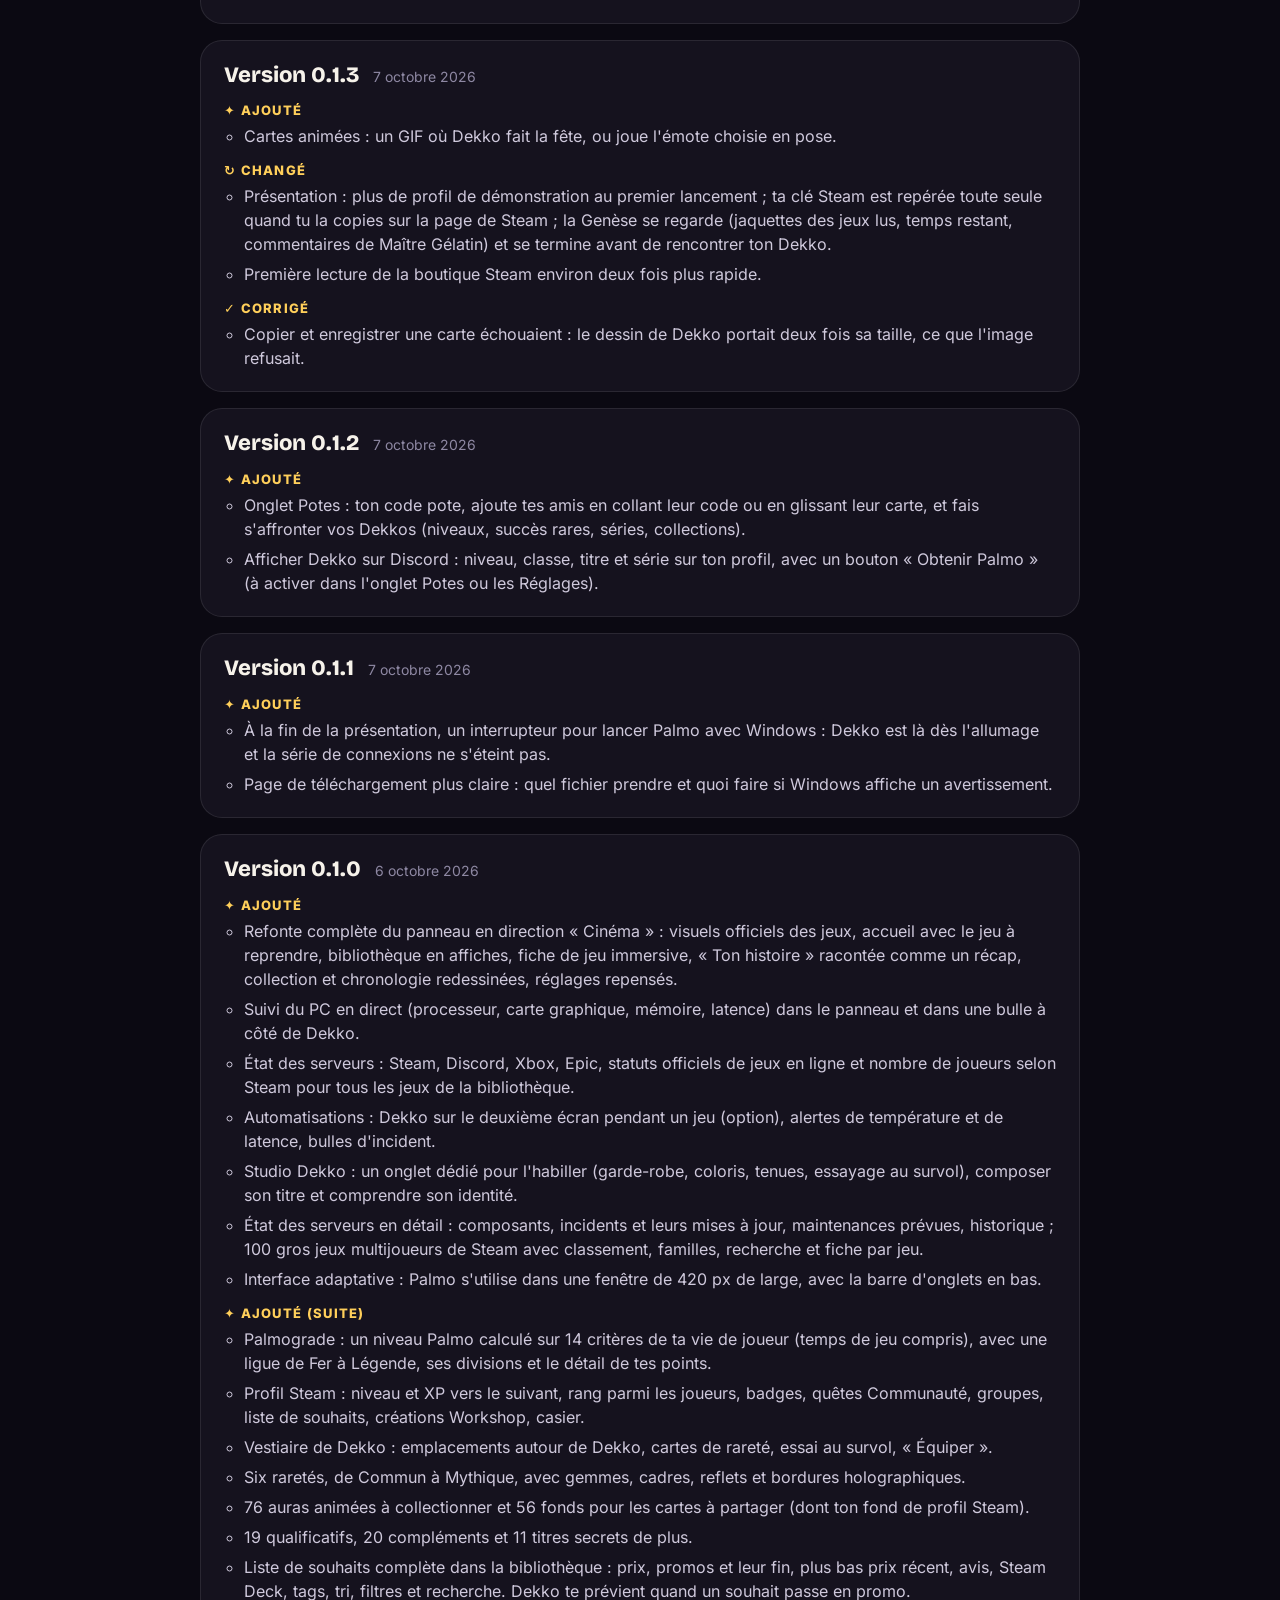
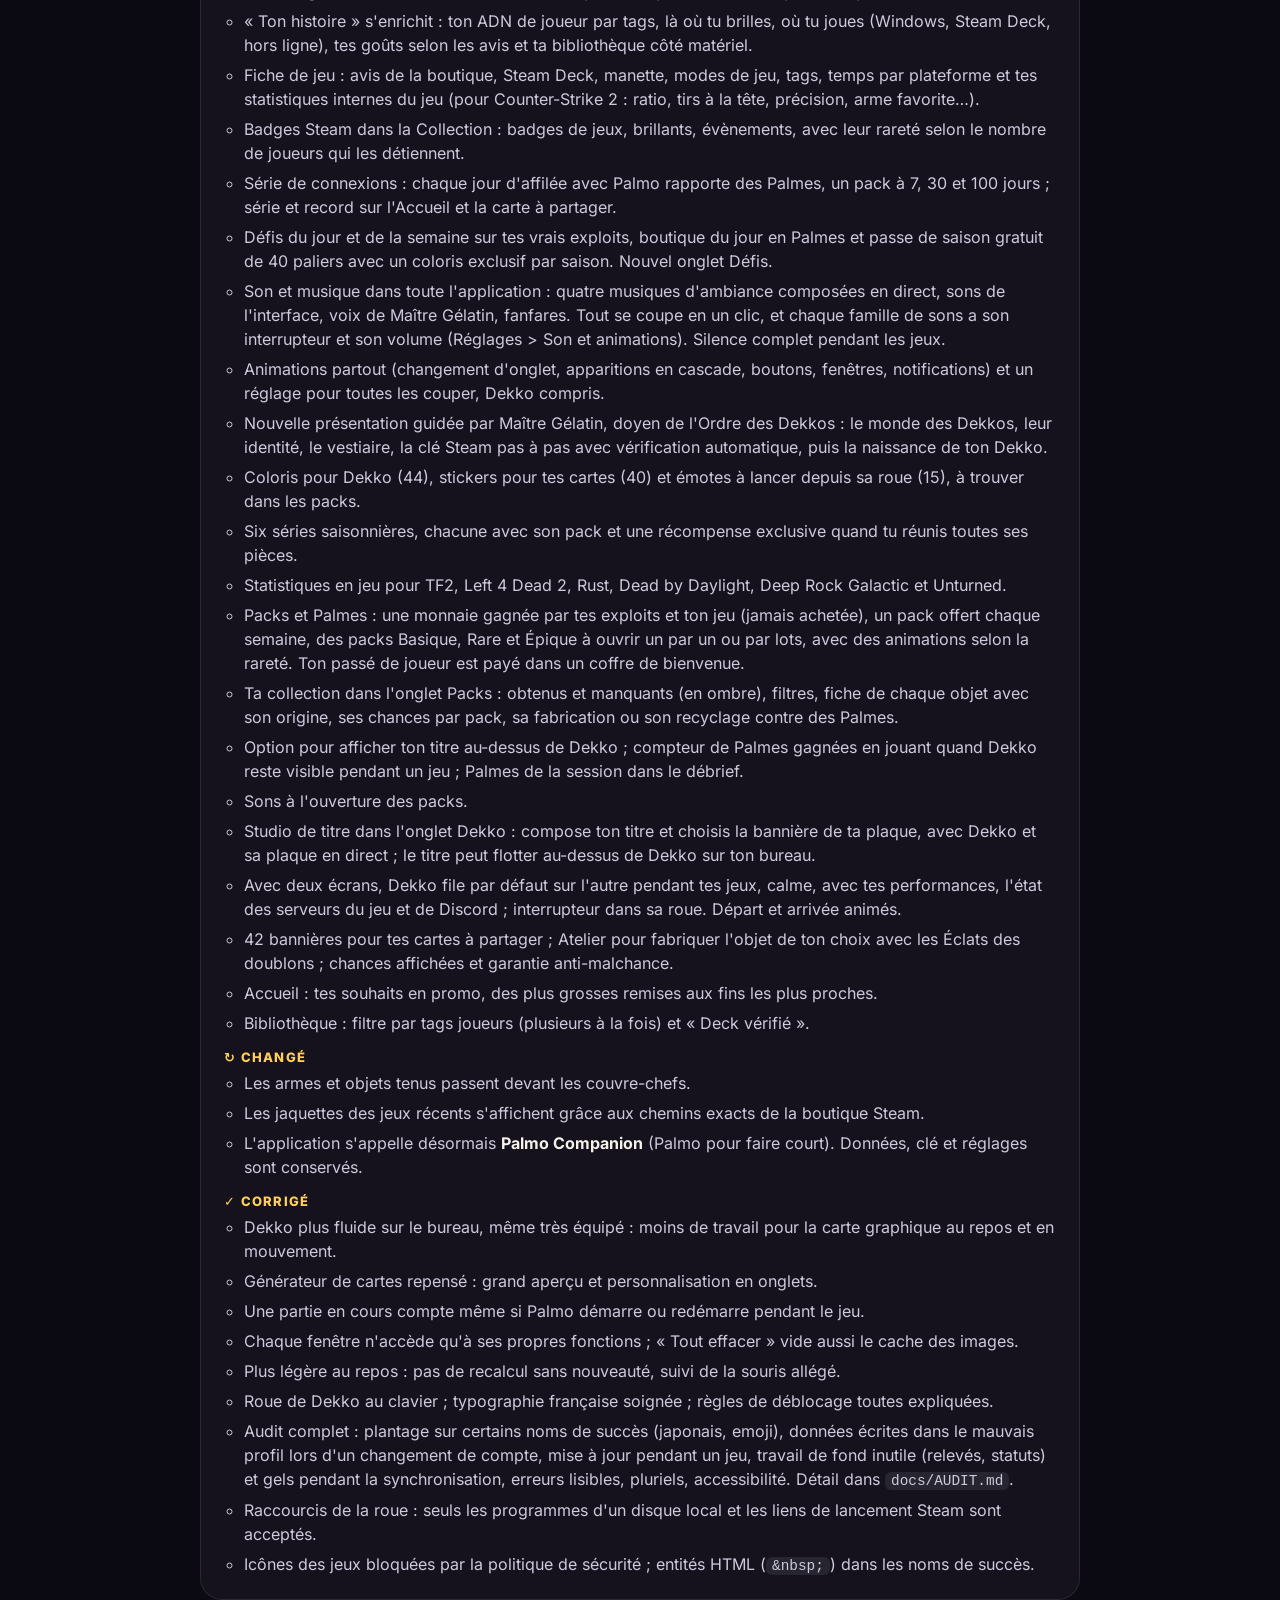
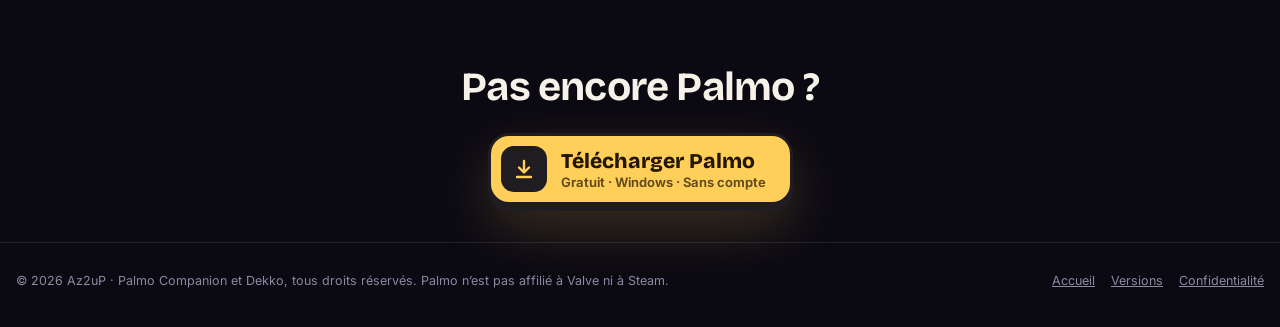
==== commit 2f587b70: "docs: journal for 0.1.8 Co-Authored-By: Claude Opus 5.5 <noreply@anthropic.com>" ====
--- a/docs/journal.html
+++ b/docs/journal.html
@@ -10,8 +10,8 @@
 <meta property="og:image" content="assets/magasin.webp">
 <meta name="theme-color" content="#0d0b14">
 <link rel="icon" href="assets/icon.png">
-  <script type="module" crossorigin src="./assets/journal-Zw4eoyyq.js"></script>
-  <link rel="modulepreload" crossorigin href="./assets/style-9ZYimZ9A.js">
+  <script type="module" crossorigin src="./assets/journal-DF4Lu2QG.js"></script>
+  <link rel="modulepreload" crossorigin href="./assets/style-CsVXs9Uk.js">
   <link rel="stylesheet" crossorigin href="./assets/style-CDC-kVxo.css">
 </head>
 <body class="journal-page">
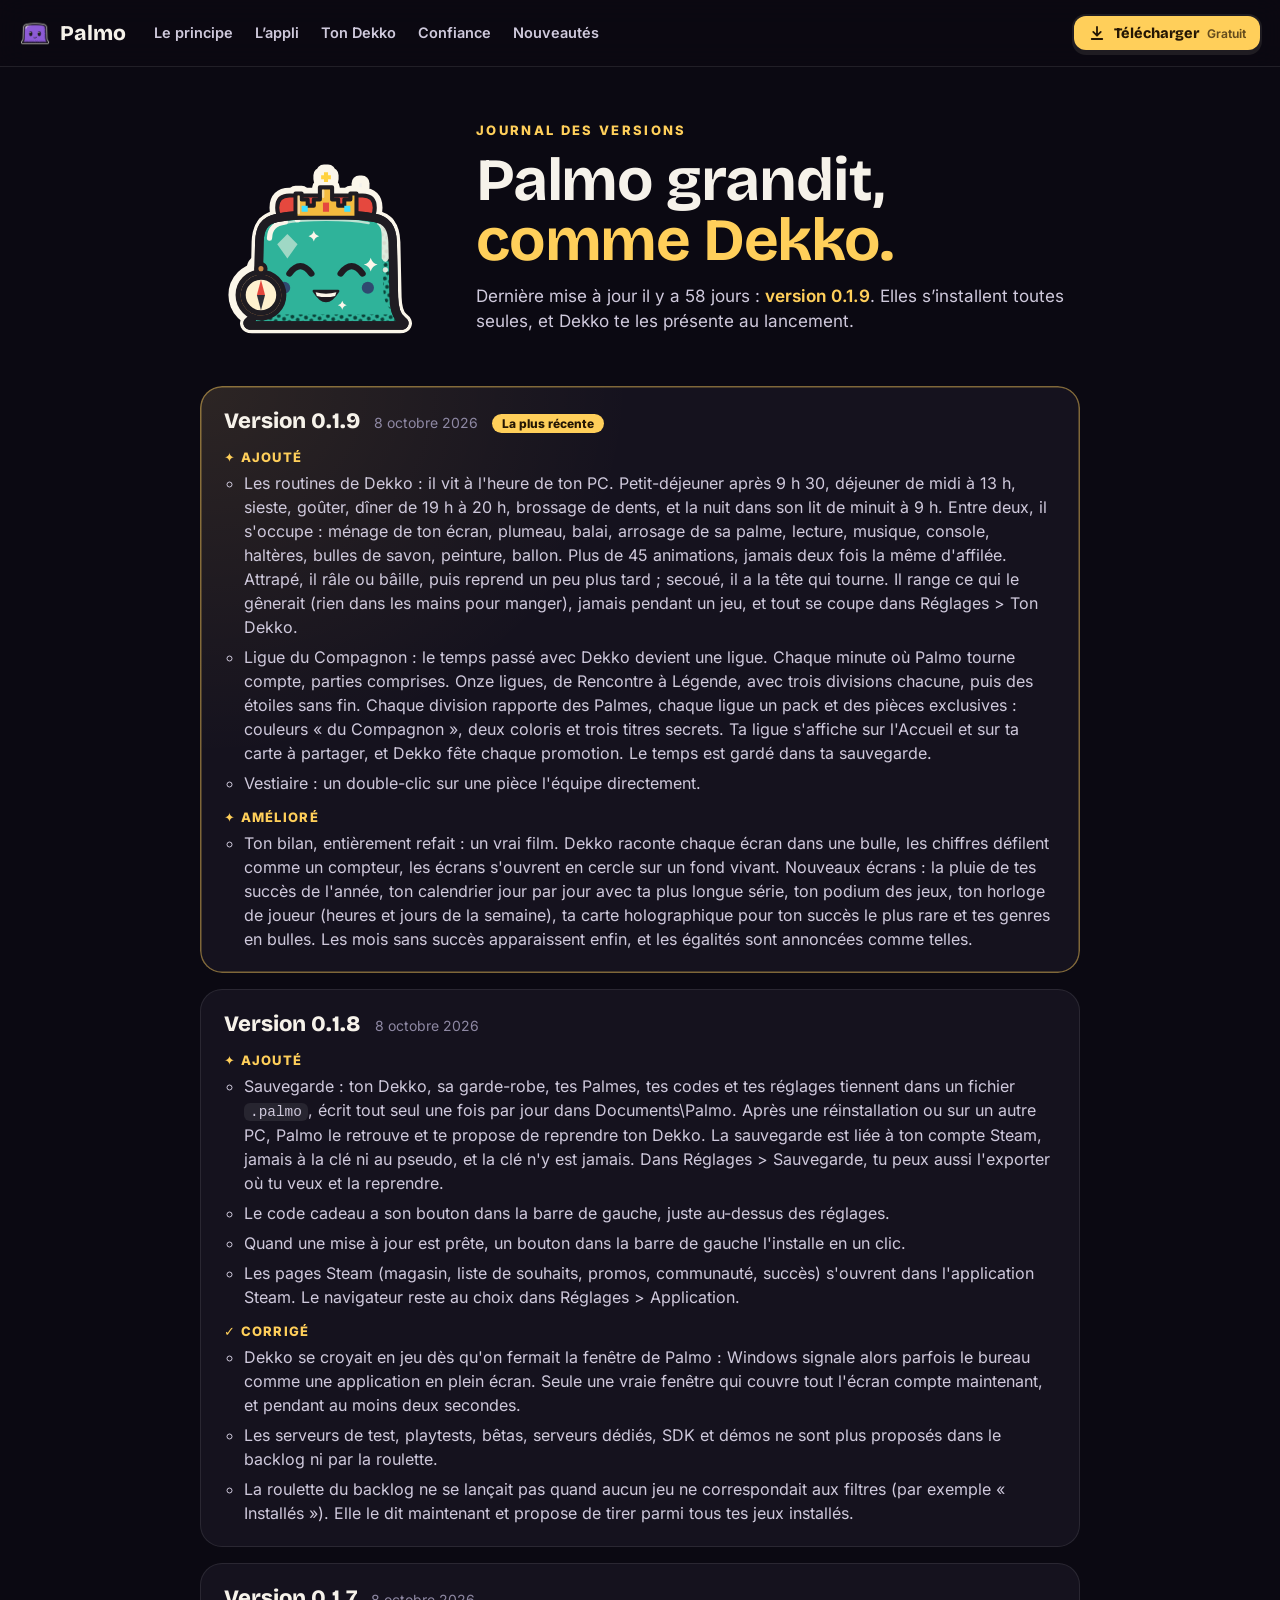
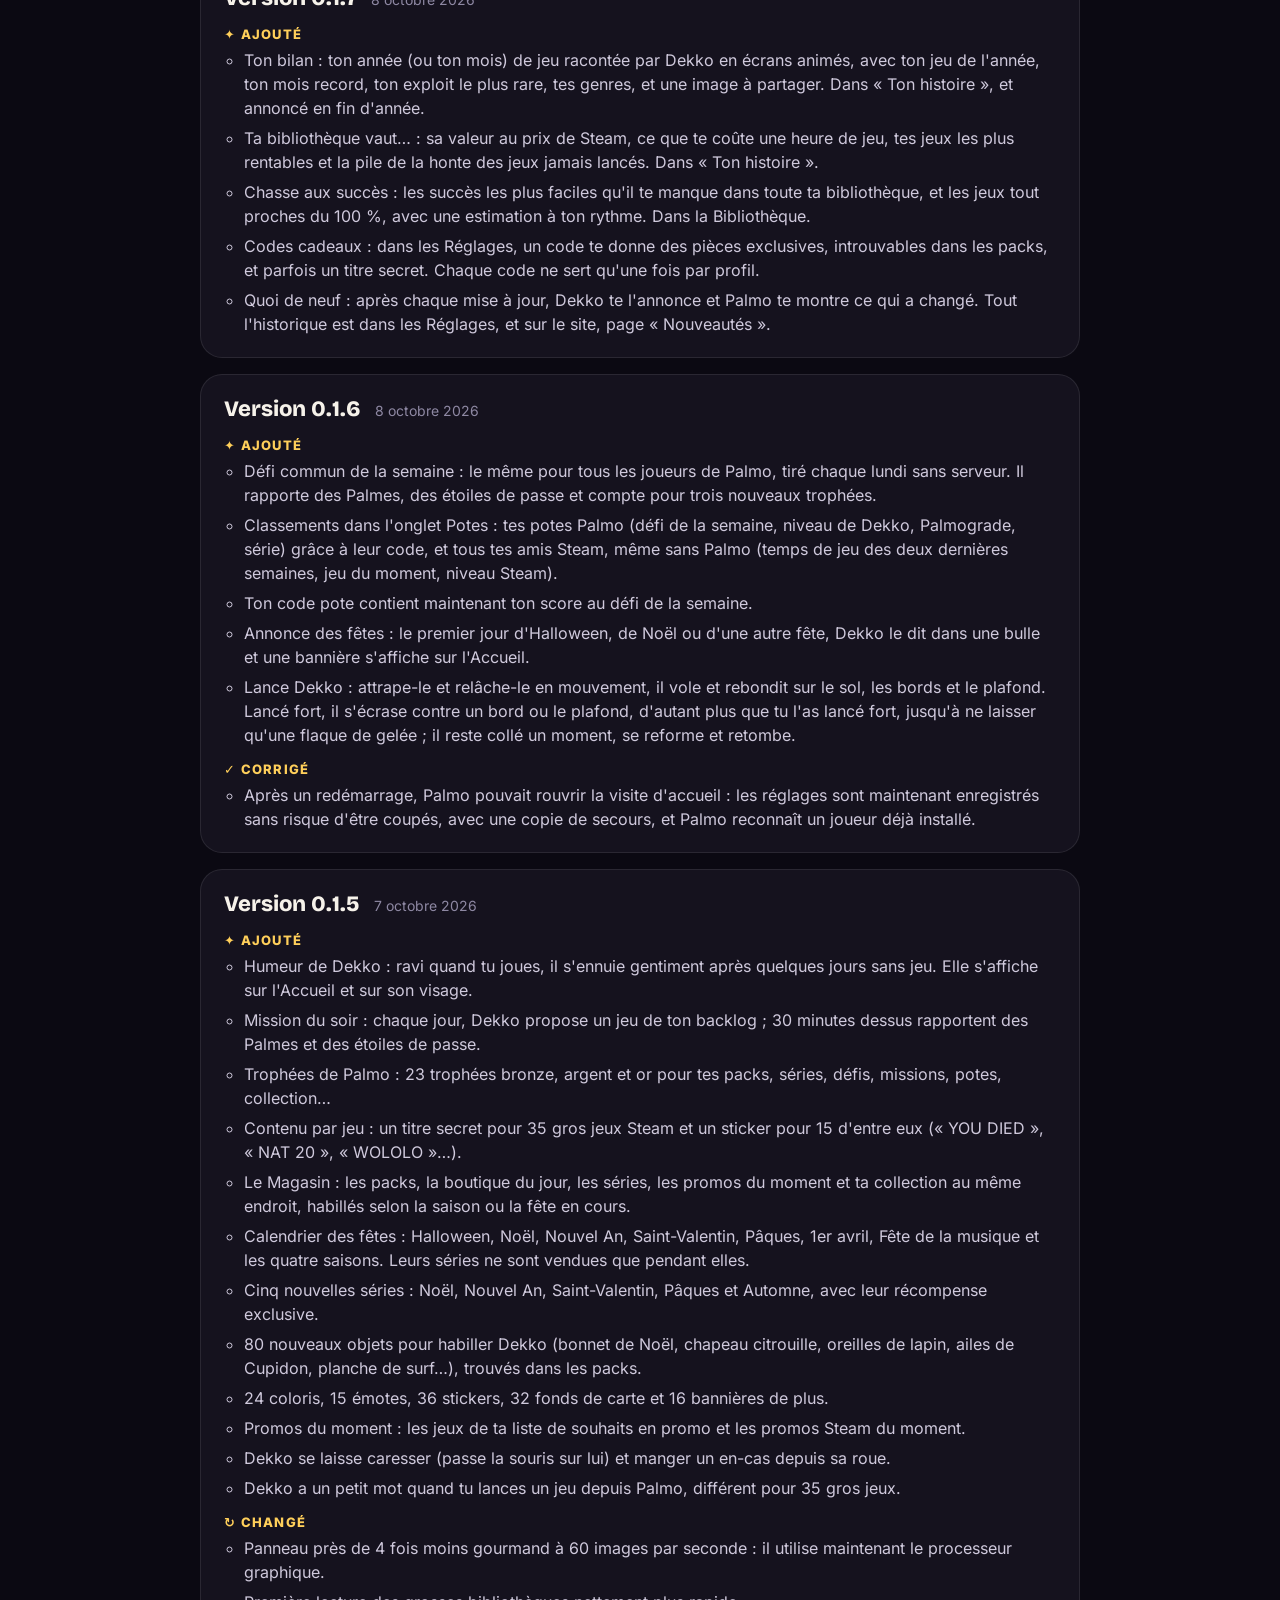
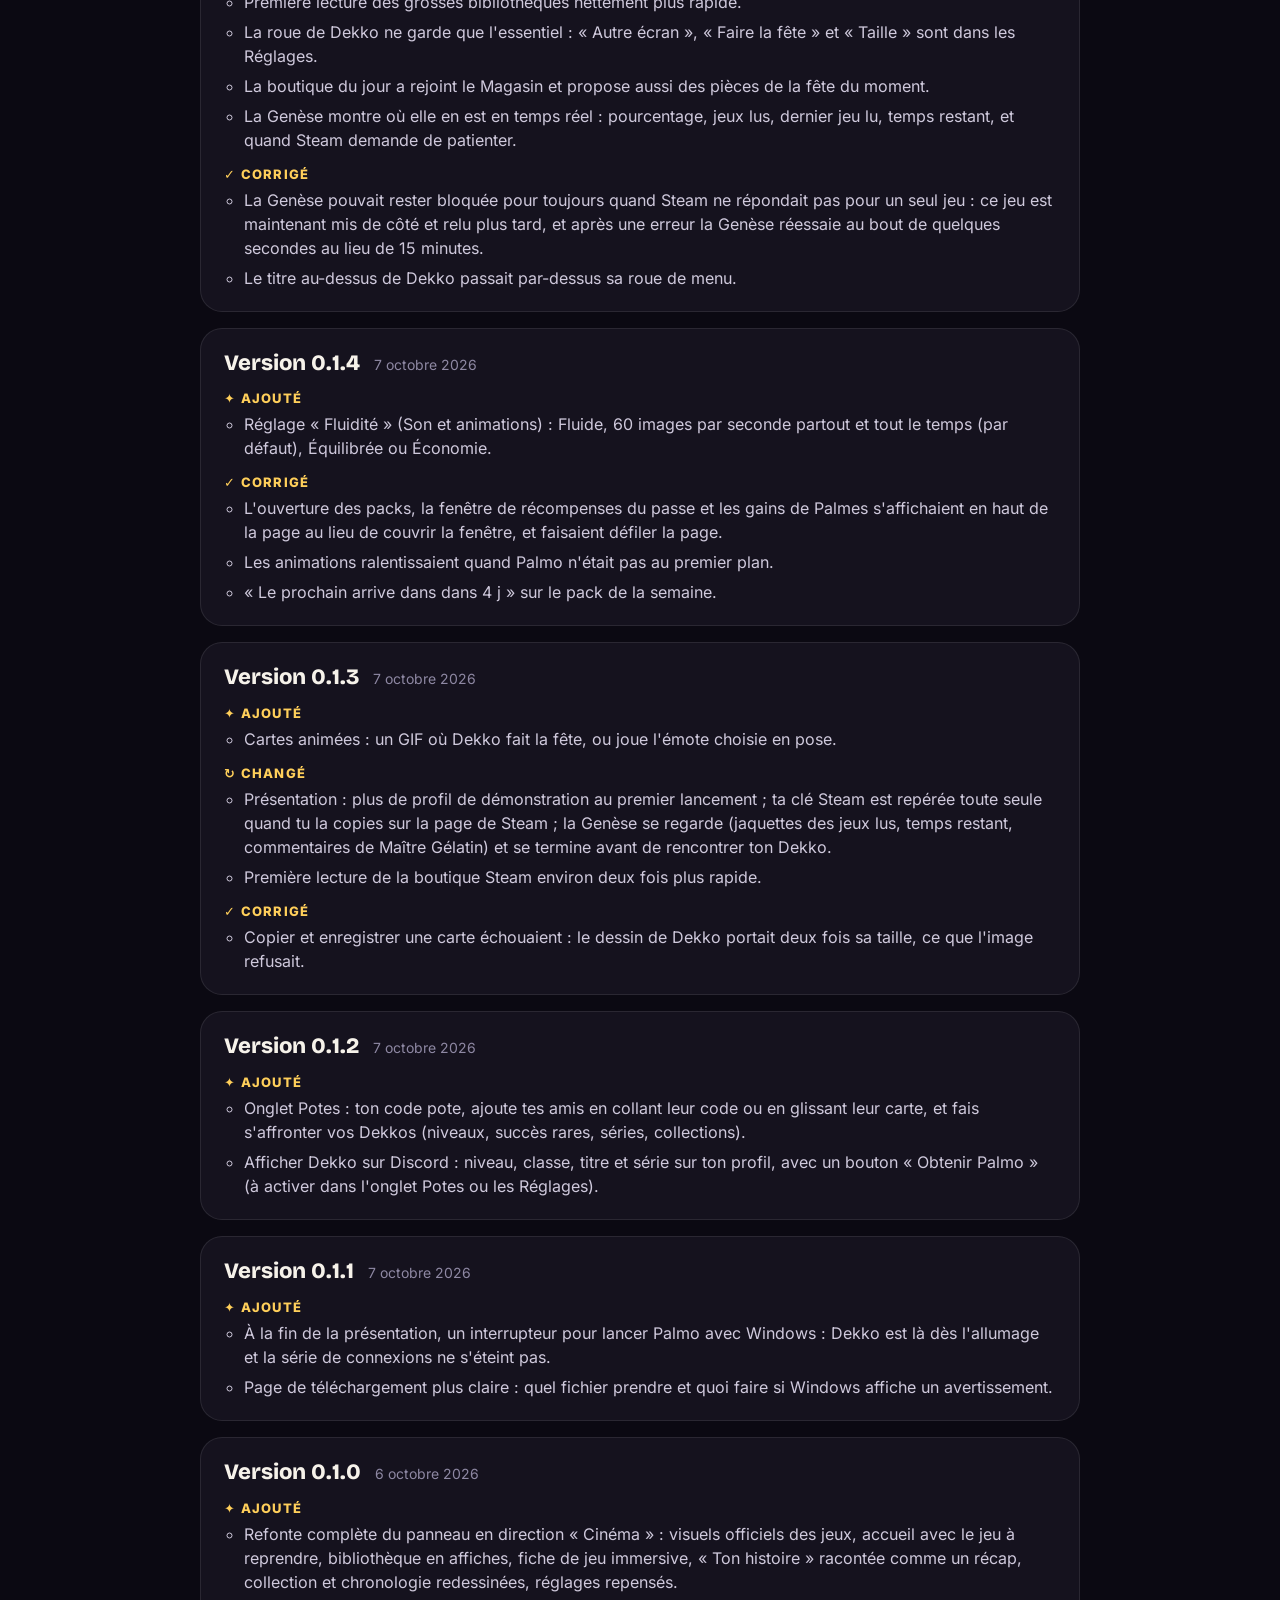
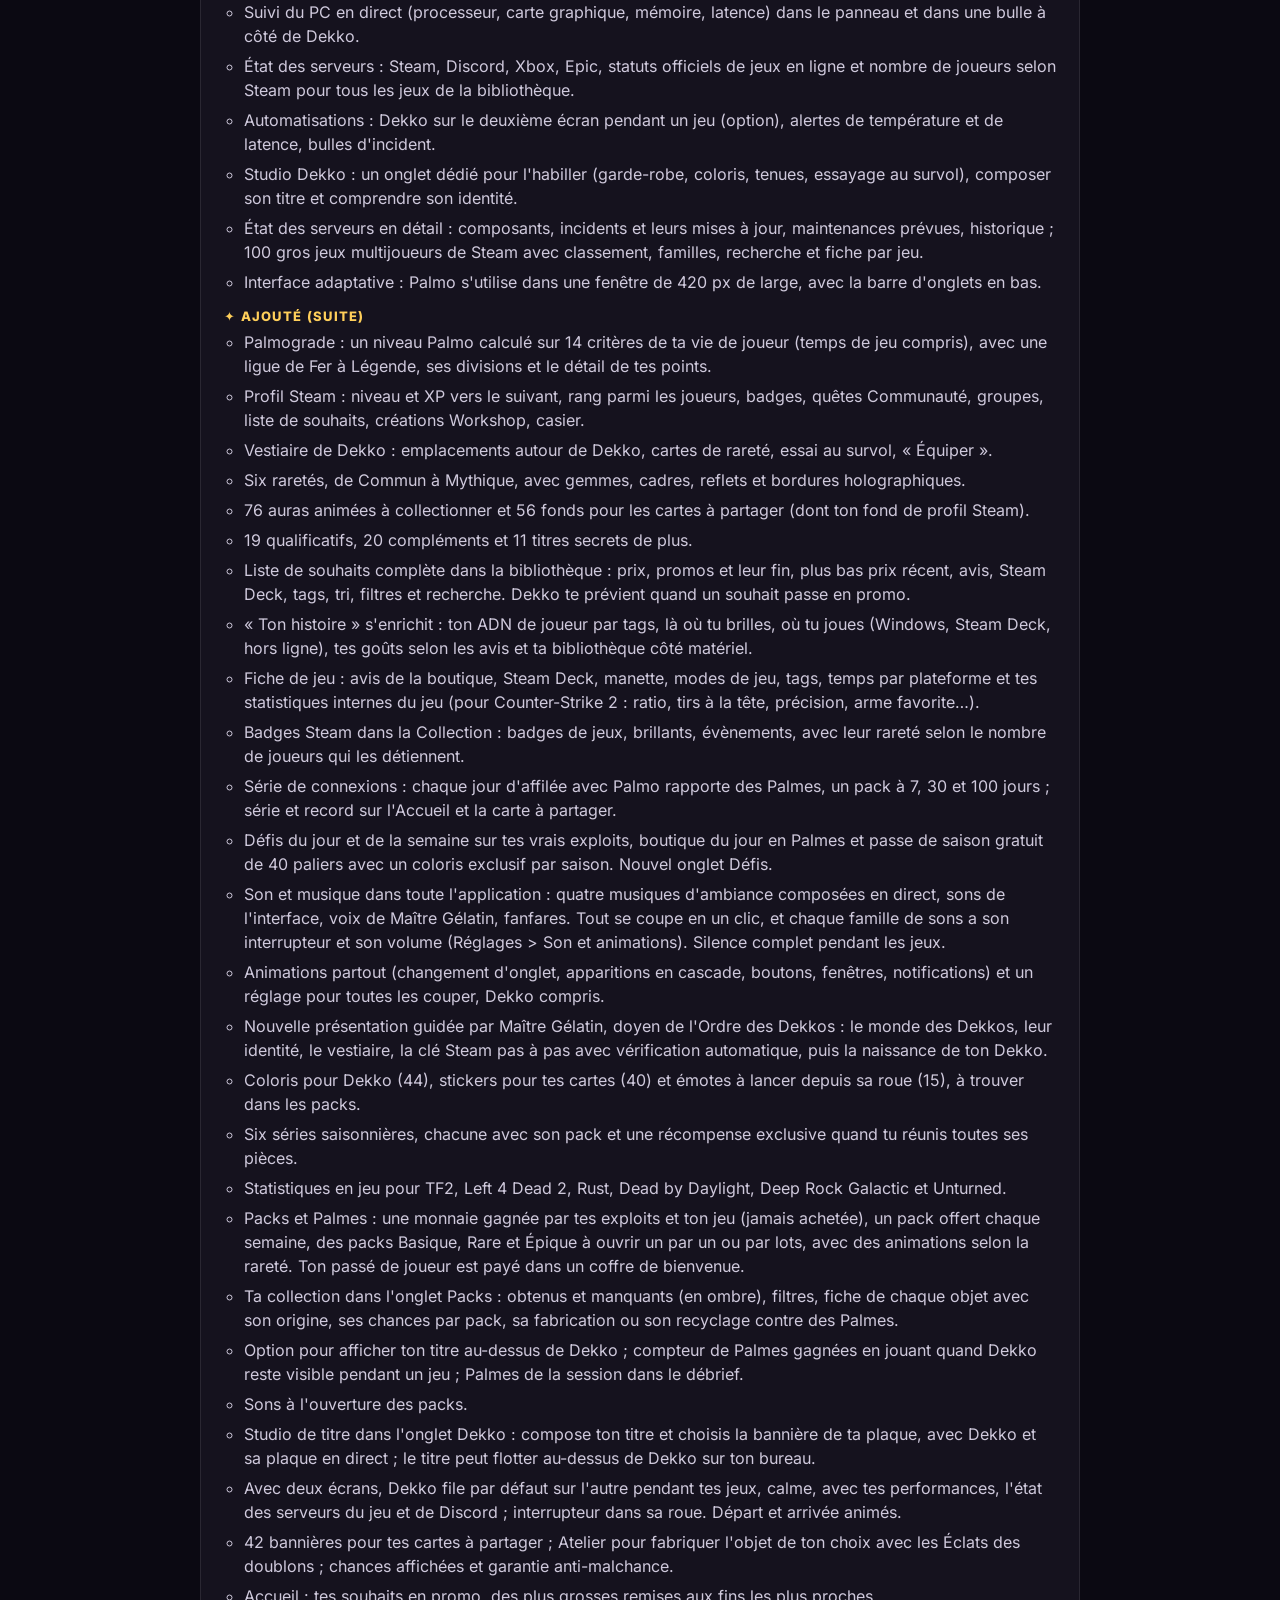
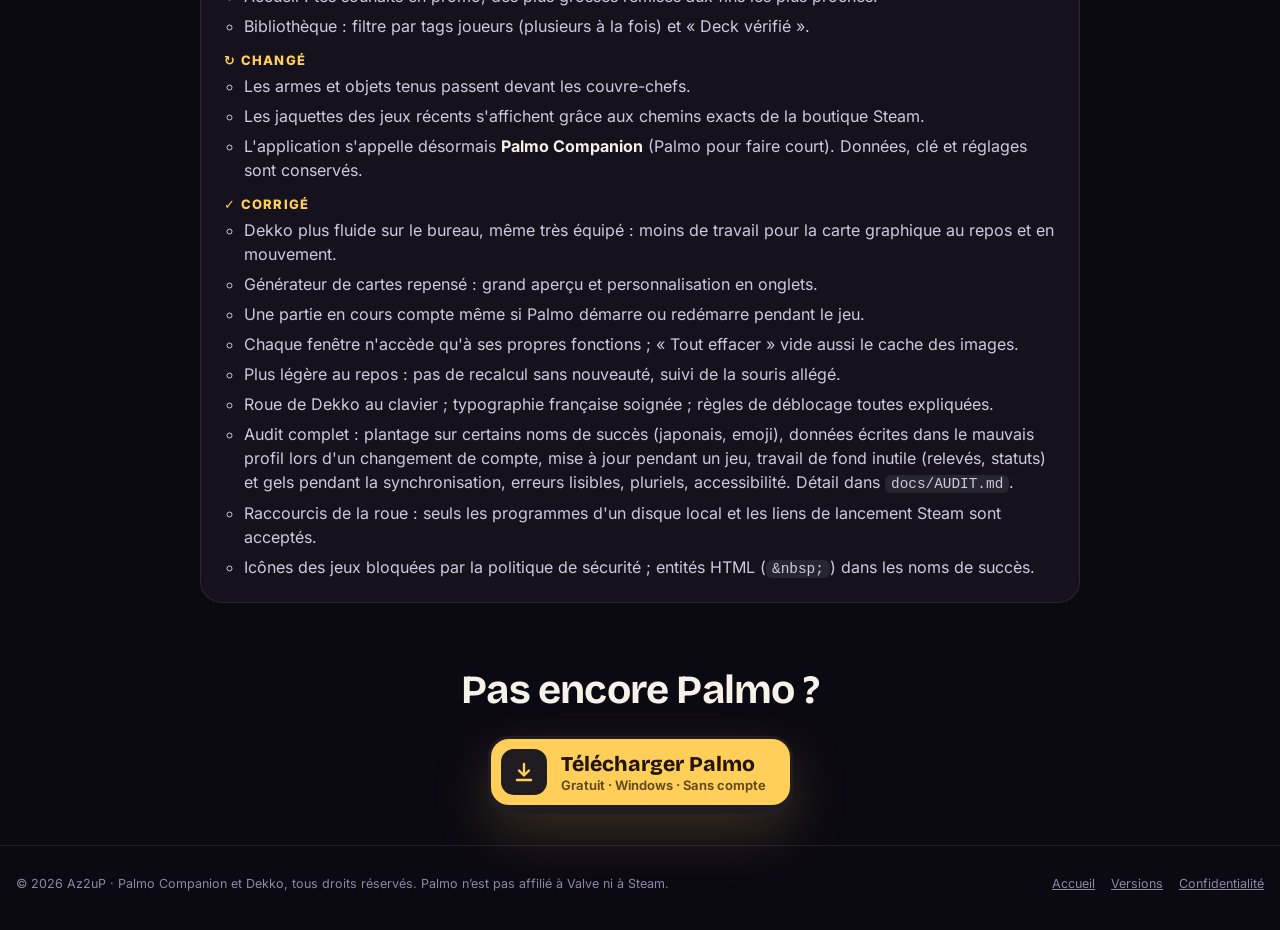
==== commit 319448d5: "docs: journal for 0.1.9 Co-Authored-By: Claude Opus 5.5 <noreply@anthropic.com>" ====
--- a/docs/journal.html
+++ b/docs/journal.html
@@ -10,9 +10,9 @@
 <meta property="og:image" content="assets/magasin.webp">
 <meta name="theme-color" content="#0d0b14">
 <link rel="icon" href="assets/icon.png">
-  <script type="module" crossorigin src="./assets/journal-DF4Lu2QG.js"></script>
-  <link rel="modulepreload" crossorigin href="./assets/style-CsVXs9Uk.js">
-  <link rel="stylesheet" crossorigin href="./assets/style-CDC-kVxo.css">
+  <script type="module" crossorigin src="./assets/journal-BqCjCQvD.js"></script>
+  <link rel="modulepreload" crossorigin href="./assets/style-YpKpUJ7e.js">
+  <link rel="stylesheet" crossorigin href="./assets/style-DVdHXhDC.css">
 </head>
 <body class="journal-page">
 <a class="skip" href="#versions">Passer aux versions</a>
--- a/docs/assets/style-DVdHXhDC.css
+++ b/docs/assets/style-DVdHXhDC.css
@@ -0,0 +1 @@
+@font-face{font-family:Bricolage Grotesque Variable;font-style:normal;font-display:swap;font-weight:200 800;src:url(./bricolage-grotesque-vietnamese-wght-normal-BUzh504Q.woff2)format("woff2-variations");unicode-range:U+102-103,U+110-111,U+128-129,U+168-169,U+1A0-1A1,U+1AF-1B0,U+300-301,U+303-304,U+308-309,U+323,U+329,U+1EA0-1EF9,U+20AB}@font-face{font-family:Bricolage Grotesque Variable;font-style:normal;font-display:swap;font-weight:200 800;src:url(./bricolage-grotesque-latin-ext-wght-normal-CcLUaPy7.woff2)format("woff2-variations");unicode-range:U+100-2BA,U+2BD-2C5,U+2C7-2CC,U+2CE-2D7,U+2DD-2FF,U+304,U+308,U+329,U+1D00-1DBF,U+1E00-1E9F,U+1EF2-1EFF,U+2020,U+20A0-20AB,U+20AD-20C0,U+2113,U+2C60-2C7F,U+A720-A7FF}@font-face{font-family:Bricolage Grotesque Variable;font-style:normal;font-display:swap;font-weight:200 800;src:url(./bricolage-grotesque-latin-wght-normal-DLoelf7F.woff2)format("woff2-variations");unicode-range:U+??,U+131,U+152-153,U+2BB-2BC,U+2C6,U+2DA,U+2DC,U+304,U+308,U+329,U+2000-206F,U+20AC,U+2122,U+2191,U+2193,U+2212,U+2215,U+FEFF,U+FFFD}@font-face{font-family:Inter Variable;font-style:normal;font-display:swap;font-weight:100 900;src:url(./inter-cyrillic-ext-wght-normal-BOeWTOD4.woff2)format("woff2-variations");unicode-range:U+460-52F,U+1C80-1C8A,U+20B4,U+2DE0-2DFF,U+A640-A69F,U+FE2E-FE2F}@font-face{font-family:Inter Variable;font-style:normal;font-display:swap;font-weight:100 900;src:url(./inter-cyrillic-wght-normal-DqGufNeO.woff2)format("woff2-variations");unicode-range:U+301,U+400-45F,U+490-491,U+4B0-4B1,U+2116}@font-face{font-family:Inter Variable;font-style:normal;font-display:swap;font-weight:100 900;src:url(./inter-greek-ext-wght-normal-DlzME5K_.woff2)format("woff2-variations");unicode-range:U+1F??}@font-face{font-family:Inter Variable;font-style:normal;font-display:swap;font-weight:100 900;src:url(./inter-greek-wght-normal-CkhJZR-_.woff2)format("woff2-variations");unicode-range:U+370-377,U+37A-37F,U+384-38A,U+38C,U+38E-3A1,U+3A3-3FF}@font-face{font-family:Inter Variable;font-style:normal;font-display:swap;font-weight:100 900;src:url(./inter-vietnamese-wght-normal-CBcvBZtf.woff2)format("woff2-variations");unicode-range:U+102-103,U+110-111,U+128-129,U+168-169,U+1A0-1A1,U+1AF-1B0,U+300-301,U+303-304,U+308-309,U+323,U+329,U+1EA0-1EF9,U+20AB}@font-face{font-family:Inter Variable;font-style:normal;font-display:swap;font-weight:100 900;src:url(./inter-latin-ext-wght-normal-DO1Apj_S.woff2)format("woff2-variations");unicode-range:U+100-2BA,U+2BD-2C5,U+2C7-2CC,U+2CE-2D7,U+2DD-2FF,U+304,U+308,U+329,U+1D00-1DBF,U+1E00-1E9F,U+1EF2-1EFF,U+2020,U+20A0-20AB,U+20AD-20C0,U+2113,U+2C60-2C7F,U+A720-A7FF}@font-face{font-family:Inter Variable;font-style:normal;font-display:swap;font-weight:100 900;src:url(./inter-latin-wght-normal-Dx4kXJAl.woff2)format("woff2-variations");unicode-range:U+??,U+131,U+152-153,U+2BB-2BC,U+2C6,U+2DA,U+2DC,U+304,U+308,U+329,U+2000-206F,U+20AC,U+2122,U+2191,U+2193,U+2212,U+2215,U+FEFF,U+FFFD}.dk-v .dk-chew{animation:.42s ease-in-out infinite dk-chew}.dk-v .dk-yawn{animation:4.5s ease-in-out infinite dk-yawn}@keyframes dk-chew{0%,to{transform:scale(1)}50%{transform:scale(.86,.55)}}@keyframes dk-yawn{0%,15%,to{transform:scale(.35,.3)}40%,62%{transform:scale(1)}80%{transform:scale(.5,.45)}}.dk .rt-bite{animation:2.6s ease-in-out infinite rt-bite}@keyframes rt-bite{0%,28%,to{transform:translate(0)rotate(0)}44%,56%{transform:translate(-15px,-8px)rotate(-18deg)}74%{transform:translate(-2px,-1px)rotate(-2deg)}}.dk .rt-eat{animation:rt-eat var(--rt-len,30s) steps(6, end) both}@keyframes rt-eat{0%{transform:scale(1)}to{transform:scale(.4)}}.dk.is-rt-chomp .dk-breathe{animation:2.6s ease-in-out infinite rt-chomp}@keyframes rt-chomp{0%,38%,to{transform:scale(1)}48%{transform:scale(1.07,.9)}56%{transform:scale(.97,1.04)}64%{transform:scale(1.04,.95)}72%{transform:scale(1)}}.dk .rt-crumb{opacity:0;animation:2.6s ease-in infinite rt-crumb}@keyframes rt-crumb{0%,50%{opacity:0;transform:translate(0)}54%{opacity:1}to{opacity:0;transform:translate(4px,17px)}}.dk .rt-cheese{opacity:0;animation:2.6s ease-in-out infinite rt-cheese}@keyframes rt-cheese{0%,46%{opacity:0;transform:scale(.3)}56%{opacity:1;transform:scale(1)}72%{opacity:1;transform:scale(1.5,1.2)}76%,to{opacity:0;transform:scale(1.6,1.2)}}.dk .rt-lick{animation:3s ease-in-out infinite rt-lick}@keyframes rt-lick{0%,20%,to{transform:translate(0)rotate(0)}38%{transform:translate(-12px,-9px)rotate(-14deg)}46%{transform:translate(-12px,-12px)rotate(-10deg)}54%{transform:translate(-12px,-8px)rotate(-14deg)}62%{transform:translate(-12px,-11px)rotate(-10deg)}80%{transform:translate(-2px,-1px)rotate(-2deg)}}.dk.is-rt-licking .dk-breathe{animation:3s ease-in-out infinite rt-licking}@keyframes rt-licking{0%,30%,to{transform:scale(1)}46%,62%{transform:scale(.96,1.05)}}.dk .rt-sip{animation:4.2s ease-in-out infinite rt-sip}@keyframes rt-sip{0%,18%,to{transform:translate(0)rotate(0)}36%,70%{transform:translate(-13px,-9px)rotate(-30deg)}86%{transform:translate(-1px,-1px)rotate(-3deg)}}.dk.is-rt-sipper .dk-wiggle{animation:4.2s ease-in-out infinite rt-lean}@keyframes rt-lean{0%,22%,to{transform:rotate(0)}40%,66%{transform:rotate(-5deg)}}.dk .rt-drain{animation:rt-drain var(--rt-len,30s) linear both}@keyframes rt-drain{0%{transform:scaleY(1)}to{transform:scaleY(.12)}}.dk .rt-scoop{animation:2.6s ease-in-out infinite rt-scoop}@keyframes rt-scoop{0%,24%,to{transform:translate(0)rotate(0)}42%,54%{transform:translate(-6px,-11px)rotate(-14deg)}72%{transform:translate(-1px,-1px)rotate(-2deg)}}.dk .rt-lift{animation:2.6s ease-in-out infinite rt-lift}@keyframes rt-lift{0%,22%,to{transform:translate(0)rotate(0)}40%,56%{transform:translate(-5px,-10px)rotate(-8deg)}74%{transform:translate(-1px,-2px)rotate(-1deg)}}.dk .rt-twirl{animation:.7s ease-in-out infinite rt-twirl}@keyframes rt-twirl{0%,to{transform:rotate(-6deg)}50%{transform:rotate(6deg)}}.dk.is-rt-slurp .dk-breathe{animation:2.6s ease-in-out infinite rt-slurp}@keyframes rt-slurp{0%,36%,to{transform:scale(1)}48%{transform:scale(.94,1.07)}58%{transform:scale(1.05,.94)}66%{transform:scale(.98,1.03)}}.dk .rt-drip{animation:3.2s ease-in infinite rt-drip}@keyframes rt-drip{0%{transform:scaleY(.2)}70%{transform:scaleY(1.3)}to{transform:scaleY(.2)}}.dk .rt-blow{opacity:0;animation:1.3s ease-out infinite rt-blow}@keyframes rt-blow{0%{opacity:0;transform:translate(0)}30%{opacity:1}to{opacity:0;transform:translate(9px,-1px)}}.dk.is-rt-blowing .dk-wiggle{animation:2.6s ease-in-out infinite rt-blowing}@keyframes rt-blowing{0%,to{transform:rotate(0)}50%{transform:rotate(4deg)translateY(1px)}}.dk .rt-read{animation:6s ease-in-out infinite rt-read}@keyframes rt-read{0%,to{transform:rotate(-1.5deg)}50%{transform:rotate(1.5deg)}}.dk .rt-page{animation:9s ease-in-out infinite rt-page}@keyframes rt-page{0%,82%{transform:scaleX(1)}90%{transform:scaleX(.05)skewY(-4deg)}98%,to{transform:scaleX(-1)}}.dk.is-rt-reading .dk-face{animation:3.2s ease-in-out infinite rt-scan}@keyframes rt-scan{0%,to{transform:translate(-1.8px)}45%,55%{transform:translate(1.8px)}}.dk.is-rt-stretch .dk-breathe{animation:4.5s ease-in-out infinite rt-stretch}.dk.is-rt-stretch .dk-wiggle{animation:4.5s ease-in-out infinite rt-sway}@keyframes rt-stretch{0%,12%,to{transform:scale(1)}35%{transform:scale(.88,1.18)}55%{transform:scale(.86,1.22)}70%{transform:scale(1.08,.92)}82%{transform:scale(.98,1.02)}}@keyframes rt-sway{0%,to{transform:rotate(0)}40%{transform:rotate(-4deg)}60%{transform:rotate(4deg)}}.dk .rt-sunrise{animation:3s ease-out both rt-sunrise}@keyframes rt-sunrise{0%{opacity:0;transform:translateY(22px)scale(.6)}}.dk.is-rt-sleep .dk-breathe,.dk.is-rt-toss .dk-breathe{animation:4.8s ease-in-out infinite rt-sleep}.dk.is-rt-sleep .dk-wiggle{transform:translateY(5px)rotate(-5deg)}.dk.is-rt-sleep .dk-shadow-g,.dk.is-rt-toss .dk-shadow-g{display:none}.dk.is-rt-sleep .dk-z,.dk.is-rt-toss .dk-z{animation:3.6s linear infinite both dk-z}@keyframes rt-sleep{0%,to{transform:scale(1.06,.9)}50%{transform:scale(1.09,.86)}}.dk .rt-blanket{animation:4.8s ease-in-out infinite rt-blanket}@keyframes rt-blanket{0%,to{transform:scaleY(1)}50%{transform:scaleY(1.035)}}.dk.is-rt-toss .dk-wiggle{animation:9s ease-in-out infinite rt-toss}.dk.is-rt-toss .rt-blanket{animation:9s ease-in-out infinite rt-blanket-toss}@keyframes rt-toss{0%,36%{transform:translateY(5px)rotate(-5deg)}42%{transform:translateY(1px)rotate(6deg)scale(1.04,.96)}48%,84%{transform:translateY(5px)rotate(5deg)scaleX(-1)}90%{transform:translateY(1px)rotate(-6deg)scale(-1.04,.96)}96%,to{transform:translateY(5px)rotate(-5deg)}}@keyframes rt-blanket-toss{0%,36%,52%,84%,to{transform:scaleY(1)}44%{transform:scaleY(1.1)translate(3px)}92%{transform:scaleY(1.1)translate(-3px)}}.dk .rt-snot{animation:3.6s ease-in-out infinite rt-snot}@keyframes rt-snot{0%{opacity:1;transform:scale(.2)}72%{opacity:1;transform:scale(1.3)}78%{opacity:1;transform:scale(1.5)}81%{opacity:0;transform:scale(1.9)}to{opacity:0;transform:scale(.2)}}.dk .rt-dream{opacity:0;animation:10s ease-in-out infinite rt-dream}.dk .rt-dream-1{animation-delay:2.5s}.dk .rt-dream-2{animation-delay:5s}.dk .rt-dream-3{animation-delay:7.5s}@keyframes rt-dream{0%{opacity:0;transform:scale(.5)}4%,21%{opacity:1;transform:scale(1)}25%,to{opacity:0;transform:scale(.7)}}.dk .rt-hug{animation:3.4s ease-in-out infinite rt-hug}@keyframes rt-hug{0%,to{transform:rotate(-7deg)}50%{transform:rotate(5deg)scale(1.04)}}.dk .rt-mumble{opacity:0;animation:7s ease-in-out infinite rt-mumble}@keyframes rt-mumble{0%,52%{opacity:0;transform:scale(.4)}58%,84%{opacity:1;transform:scale(1)}90%,to{opacity:0;transform:scale(.8)}}.dk.is-rt-startle .dk-jump{animation:1.6s cubic-bezier(.3,1.6,.6,1) both rt-startle}.dk.is-rt-startle .dk-wiggle{animation:.11s linear .5s 8 rt-shiver}@keyframes rt-startle{0%{transform:translateY(0)scale(1)}18%{transform:translateY(-16px)scale(.9,1.14)}36%{transform:translateY(0)scale(1.12,.88)}52%,to{transform:translateY(0)scale(1)}}@keyframes rt-shiver{0%,to{transform:translate(-1.4px)}50%{transform:translate(1.4px)}}.dk.is-rt-shake .dk-wiggle{animation:.22s linear infinite rt-shake}.dk.is-rt-shake .dk-breathe{animation:.34s ease-in-out infinite rt-jelly}@keyframes rt-shake{0%,to{transform:skew(13deg)rotate(-4deg)}50%{transform:skew(-13deg)rotate(4deg)}}@keyframes rt-jelly{0%,to{transform:scale(1.08,.92)}50%{transform:scale(.93,1.08)}}.dk.is-rt-stomp .dk-jump{animation:.6s ease-in-out infinite rt-stomp}@keyframes rt-stomp{0%,to{transform:translateY(0)scale(1.06,.94)}45%{transform:translateY(-6px)scale(.96,1.05)}}.dk .rt-huff{opacity:0;animation:1.2s ease-out infinite rt-huff}@keyframes rt-huff{0%{opacity:0;transform:scale(.4)}30%{opacity:1}to{opacity:0;transform:scale(1.4)}}.dk .rt-brush{animation:.26s linear infinite rt-brush}@keyframes rt-brush{0%,to{transform:translate(-2.4px)}50%{transform:translate(2.4px)}}.dk .rt-foam{animation:1.1s ease-in-out infinite rt-foam}@keyframes rt-foam{0%,to{transform:scale(.7)}50%{transform:scale(1.15)}}.dk.is-rt-brushing .dk-wiggle{animation:.52s ease-in-out infinite rt-shimmy}@keyframes rt-shimmy{0%,to{transform:rotate(-1.4deg)}50%{transform:rotate(1.4deg)}}.dk.is-rt-nap .dk-breathe{animation:5.2s ease-in-out infinite rt-sleep}.dk.is-rt-nap .dk-wiggle{transform:translateY(3px)rotate(7deg)}.dk.is-rt-nap .dk-z{animation:3.6s linear infinite both dk-z}.dk .rt-book-breathe{animation:5.2s ease-in-out infinite rt-book}@keyframes rt-book{0%,to{transform:translateY(0)}50%{transform:translateY(2px)}}.dk .rt-wipe{animation:3.2s ease-in-out infinite rt-wipe}@keyframes rt-wipe{0%,to{transform:translate(-46px,-14px)rotate(-10deg)}25%{transform:translate(-14px,-30px)rotate(-2deg)}50%{transform:translate(22px,-16px)rotate(8deg)}70%{transform:translate(18px,14px)rotate(4deg)}85%{transform:translate(-30px,12px)rotate(-6deg)}}.dk .rt-squeak{opacity:0;animation:1.6s ease-out infinite rt-huff}.dk.is-rt-wiping .dk-wiggle{animation:.8s ease-in-out infinite rt-shimmy}.dk .rt-swish{animation:.9s ease-in-out infinite rt-swish}@keyframes rt-swish{0%,to{transform:rotate(-22deg)}50%{transform:rotate(18deg)}}.dk .rt-dust{opacity:0;animation:1.8s ease-in infinite rt-dust}@keyframes rt-dust{0%{opacity:0;transform:translate(0)}20%{opacity:1}to{opacity:0;transform:translate(-4px,22px)}}.dk .rt-sweep{animation:1.1s ease-in-out infinite rt-sweep}@keyframes rt-sweep{0%,to{transform:rotate(-16deg)}50%{transform:rotate(14deg)}}.dk .rt-puff{opacity:0;animation:1.1s ease-out infinite rt-puff}@keyframes rt-puff{0%{opacity:0;transform:scale(.3)}30%{opacity:.9}to{opacity:0;transform:scale(1.5)translate(-4px,-3px)}}.dk.is-rt-sweeping .dk-wiggle{animation:1.1s ease-in-out infinite rt-sway-small}@keyframes rt-sway-small{0%,to{transform:rotate(-3deg)}50%{transform:rotate(3deg)}}.dk .rt-pour{animation:3.6s ease-in-out infinite rt-pour}@keyframes rt-pour{0%,15%,to{transform:rotate(0)}35%,75%{transform:rotate(-26deg)}}.dk .rt-drop{opacity:0;animation:1.2s ease-in infinite rt-drop}@keyframes rt-drop{0%{opacity:0;transform:translateY(0)}15%{opacity:1}to{opacity:0;transform:translateY(14px)}}.dk .rt-grow{animation:rt-grow var(--rt-len,30s) ease-out both}@keyframes rt-grow{0%{transform:scale(.85)}to{transform:scale(1.18)}}.dk.is-rt-lean-in .dk-wiggle{animation:3.6s ease-in-out infinite rt-lean-in}@keyframes rt-lean-in{0%,to{transform:rotate(0)}50%{transform:rotate(-5deg)}}.dk.is-rt-bop .dk-jump{animation:.6s ease-in-out infinite rt-bop}@keyframes rt-bop{0%,to{transform:translateY(0)scale(1.03,.97)}50%{transform:translateY(-3px)scale(.98,1.02)}}.dk .rt-note{opacity:0;animation:2.7s ease-out infinite rt-note}@keyframes rt-note{0%{opacity:0;transform:translateY(6px)rotate(-10deg)}25%{opacity:1}to{opacity:0;transform:translate(4px,-14px)rotate(10deg)}}.dk .rt-play{animation:.4s ease-in-out infinite rt-play}@keyframes rt-play{0%,to{transform:rotate(-2deg)}50%{transform:rotate(2deg)translateY(-.6px)}}.dk .rt-pixel{animation:.8s steps(2,end) infinite rt-pixel}@keyframes rt-pixel{0%{transform:translate(0)}50%{transform:translate(3px,-3px)}}.dk.is-rt-gaming .dk-face{animation:1.6s ease-in-out infinite rt-scan}.dk .rt-curl{animation:1.4s ease-in-out infinite rt-curl}@keyframes rt-curl{0%,to{transform:translateY(0)}50%{transform:translateY(-20px)}}.dk.is-rt-pump .dk-breathe{animation:1.4s ease-in-out infinite rt-pump}@keyframes rt-pump{0%,to{transform:scale(1)}50%{transform:scale(1.05,.95)}}.dk .rt-wand{animation:2.8s ease-in-out infinite rt-wand}@keyframes rt-wand{0%,to{transform:rotate(0)}50%{transform:rotate(-8deg)}}.dk .rt-bubble{opacity:0;animation:2.8s ease-out infinite rt-bubble}@keyframes rt-bubble{0%{opacity:0;transform:translate(0)scale(.4)}15%{opacity:1}to{opacity:0;transform:translate(-10px,-30px)scale(1.3)}}.dk .rt-dab{animation:1.2s ease-in-out infinite rt-dab}@keyframes rt-dab{0%,to{transform:rotate(0)}40%{transform:rotate(-12deg)translate(-3px,-2px)}}.dk .rt-stroke path{stroke-dasharray:40;stroke-dashoffset:40px;animation:9s linear infinite rt-stroke}.dk .rt-stroke-1 path{animation-delay:3s}.dk .rt-stroke-2 path{animation-delay:6s}@keyframes rt-stroke{0%{stroke-dashoffset:40px}25%,to{stroke-dashoffset:0}}.dk .rt-ball{animation:1s cubic-bezier(.3,0,.6,1) infinite rt-ball}@keyframes rt-ball{0%,to{transform:translateY(8px)rotate(0)}50%{transform:translateY(-16px)rotate(180deg)}}.dk.is-rt-header .dk-jump{animation:1s ease-in-out infinite rt-header}@keyframes rt-header{0%,to{transform:translateY(-3px)scale(.97,1.03)}10%{transform:translateY(0)scale(1.06,.94)}50%{transform:translateY(0)scale(1)}}.dk{flex:none;display:block;overflow:visible}.dk .dk-fx{pointer-events:none}.dk.is-idle .dk-breathe{animation:3.4s ease-in-out infinite dk-breathe}.dk.is-idle .dk-blink{animation:4.6s linear infinite dk-blink}.dk.is-idle .dk-look{animation:9s ease-in-out infinite dk-look}.dk.is-idle .dk-tail,.dk.is-celebrate .dk-tail{animation:2.4s ease-in-out infinite dk-flutter}.dk.is-sleep .dk-breathe{animation:5.2s ease-in-out infinite dk-breathe-sleep}.dk.is-sleep .dk-z{animation:3.6s linear infinite both dk-z}.dk.is-celebrate .dk-jump{animation:2.8s linear infinite dk-jump}.dk.is-celebrate .dk-wiggle{animation:2.8s ease-in-out infinite dk-wiggle}.dk.is-celebrate .dk-shadow{animation:2.8s linear infinite dk-shadow}.dk.is-celebrate .dk-spark{animation:2.8s cubic-bezier(.2,.8,.3,1) infinite both dk-spark}.dk.is-sil{filter:brightness(0)}.dk.is-sil .dk-shadow-g,.dk.is-sil .dk-fx,.dk.is-sil .dk-glow{display:none}@keyframes dk-breathe{0%,to{transform:scale(1)}50%{transform:scale(1.016,.972)}}@keyframes dk-breathe-sleep{0%,to{transform:scale(1.01,.985)}50%{transform:scale(1.04,.93)}}@keyframes dk-blink{0%,91%,to{transform:scaleY(1)}93.5%{transform:scaleY(.08)}96%{transform:scaleY(1)}}@keyframes dk-look{0%,26%{transform:translate(0)}32%,50%{transform:translate(2.4px)}56%,72%{transform:translate(-2.2px)}78%,to{transform:translate(0)}}@keyframes dk-flutter{0%,to{transform:rotate(0)}50%{transform:rotate(7deg)}}@keyframes dk-z{0%{opacity:0;transform:translateY(4px)scale(.6)}15%{opacity:.9}85%{opacity:.6}to{opacity:0;transform:translate(6px,-12px)scale(1.05)}}@keyframes dk-jump{0%{animation-timing-function:ease-out;transform:translateY(0)scale(1)}7%{animation-timing-function:cubic-bezier(.2,.9,.4,1);transform:translateY(0)scale(1.14,.84)}14%{animation-timing-function:ease-out;transform:translateY(-30px)scale(.9,1.13)}26%{animation-timing-function:ease-in;transform:translateY(-44px)scale(1)}38%{animation-timing-function:linear;transform:translateY(-6px)scale(.94,1.07)}41%{animation-timing-function:ease-out;transform:translateY(0)scale(1.17,.81)}48%{transform:translateY(0)scale(.95,1.05)}55%{transform:translateY(0)scale(1.03,.98)}62%,to{transform:translateY(0)scale(1)}}@keyframes dk-wiggle{0%,16%{transform:rotate(0)}22%{transform:rotate(-7deg)}30%{transform:rotate(6deg)}38%,to{transform:rotate(0)}}@keyframes dk-shadow{0%,7%{opacity:1;transform:scaleX(1.06)}26%{opacity:.45;transform:scale(.62)}41%{opacity:1;transform:scaleX(1.12)}62%,to{opacity:1;transform:scale(1)}}@keyframes dk-spark{0%,12%{opacity:0;transform:translate(0)scale(0)}18%{opacity:1}40%{transform:translate(var(--dx), var(--dy)) scale(1);opacity:1}62%,to{transform:translate(calc(var(--dx) * 1.18), calc(var(--dy) * 1.18 + 6px)) scale(0);opacity:0}}@media (prefers-reduced-motion:reduce){.dk *{animation:none!important}}:root[data-motion=off] .dk *{animation:none!important}.dk-v.is-hop .dk-tail{animation:.45s ease-in-out infinite dk-flutter}@keyframes dk-jiggle{0%,to{transform:scale(1)}30%{transform:scale(1.035,.965)}55%{transform:scale(.985,1.02)}75%{transform:scale(1.01,.99)}}@keyframes dk-wobble{0%,to{transform:skew(0)}25%{transform:skew(1.6deg)}75%{transform:skew(-1.6deg)}}@keyframes dk-hop{0%{animation-timing-function:ease-out;transform:translateY(0)scale(1)}14%{animation-timing-function:cubic-bezier(.2,.8,.4,1);transform:translateY(0)scale(1.2,.8)}28%{animation-timing-function:ease-out;transform:translateY(-14px)scale(.86,1.16)}46%{animation-timing-function:ease-in;transform:translateY(-20px)scale(.98,1.03)}66%{animation-timing-function:ease-out;transform:translateY(0)scale(.92,1.08)}74%{transform:translateY(0)scale(1.22,.8)}86%{transform:translateY(0)scale(.95,1.05)}to{transform:translateY(0)scale(1)}}@keyframes dk-hop-shadow{0%,14%{opacity:1;transform:scaleX(1.1)}46%{opacity:.55;transform:scale(.7)}74%{opacity:1;transform:scaleX(1.18)}to{opacity:1;transform:scale(1)}}@keyframes dk-sag{0%,to{transform:scale(1.06,.9)}50%{transform:scale(1.1,.85)}}.dk-v.is-idle .dk-breathe{animation:2.2s ease-in-out infinite dk-jiggle}.dk-v.is-idle .dk-wiggle{animation:3.6s ease-in-out infinite dk-wobble}.dk-v.is-hop .dk-breathe{animation:.9s linear infinite dk-hop}.dk-v.is-hop .dk-shadow{animation:.9s linear infinite dk-hop-shadow}.dk-v.is-hop .dk-blink{animation:4.6s linear infinite dk-blink}.dk-v.is-sleep .dk-breathe{animation:5s ease-in-out infinite dk-sag}.dk-v .dk-prop{animation:.5s linear infinite dk-prop}.dk-v .dk-float{animation:2.4s ease-in-out infinite dk-float}.dk-v .dk-wingL{animation:1.6s ease-in-out infinite dk-wing-l}.dk-v .dk-wingR{animation:1.6s ease-in-out infinite dk-wing-r}.dk-v .dk-flame{animation:.25s ease-in-out infinite alternate dk-flame}.dk-v .dk-flag{animation:1.4s ease-in-out infinite dk-flag}.dk-v .dk-cape{animation:3s ease-in-out infinite dk-cape}.dk-v .dk-orbit{animation:2s linear infinite dk-orbit}.dk-v.is-hop .dk-cape{animation:.45s ease-in-out infinite dk-cape}.dk-v.is-sil,.dk-v .dk-anchors{animation:none}@keyframes dk-prop{0%,to{transform:scaleX(1)}50%{transform:scaleX(-1)}}@keyframes dk-float{0%,to{transform:translateY(0)}50%{transform:translateY(-2.4px)}}@keyframes dk-wing-l{0%,to{transform:rotate(0)}50%{transform:rotate(-12deg)}}@keyframes dk-wing-r{0%,to{transform:rotate(0)}50%{transform:rotate(12deg)}}@keyframes dk-flame{0%{transform:scaleY(.75)}to{transform:scaleY(1.15)}}@keyframes dk-flag{0%,to{transform:skewY(0)}50%{transform:skewY(-8deg)}}@keyframes dk-cape{0%,to{transform:scaleX(1)}50%{transform:scaleX(1.05)}}@keyframes dk-orbit{0%{transform:rotate(0)}to{transform:rotate(360deg)}}.dk-v .dk-z{animation:3.6s linear infinite both dk-z}.dk-v .dk-bubble{animation:3.2s ease-in-out infinite dk-snot}.dk-v .dk-pulse{animation:.9s ease-in-out infinite dk-pulse}.dk-v .dk-steam{animation:1.8s ease-out infinite both dk-steam}.dk-v .dk-tear{animation:2.2s ease-in infinite dk-tear}.dk-v .dk-sweat{animation:2.6s ease-in infinite dk-sweat}.dk-v .dk-flicker{animation:.6s steps(2,end) infinite dk-flick}.dk-v .dk-orb{animation:1.8s linear infinite dk-orb}.dk-v .dk-spin{animation:1.4s linear infinite dk-orbit}.dk-v .dk-pop{animation:1.8s ease-out infinite dk-pop}.dk-v .dk-twinkle{animation:1.6s ease-in-out infinite dk-twinkle}.dk-v .dk-dot{animation:1.5s ease-in-out infinite dk-dots}.dk-v .dk-float-up{animation:2.4s ease-out infinite both dk-floatup}.dk-v .dk-shake{animation:.3s linear infinite dk-shake}.dk-v .dk-drip{animation:2.6s ease-in infinite dk-drip}.dk-v .dk-note{animation:2.6s ease-out infinite both dk-note}.dk-v .dk-sigh{animation:3s ease-out infinite both dk-sigh}.dk-v .dk-fall{animation:2s linear infinite both dk-fallc}.dk-v .dk-beat{animation:.8s ease-in-out infinite dk-beat}.dk-v .dk-jitter{animation:.18s linear infinite dk-jitter}.dk-v .dk-brow{animation:3s ease-in-out infinite dk-browup}.dk-v .dk-chatter{animation:.32s ease-in-out infinite dk-chatter}.dk-v .dk-quiver{animation:.22s linear infinite dk-quiver}.dk-v .dk-wag{animation:.6s ease-in-out infinite dk-wag}.dk-v .dk-lick{animation:1.2s ease-in-out infinite dk-lick}.dk-v .dk-sing{animation:.7s ease-in-out infinite dk-chatter}.dk-v .dk-puffcheeks{animation:1.4s ease-in-out infinite dk-puff}.dk-v .dk-wink{animation:2.2s ease-in-out infinite dk-winkhop}.dk-v .dk-ex--joie,.dk-v .dk-ex--chante{animation:1s ease-in-out infinite dk-facebounce}.dk-v .dk-ex--rire,.dk-v .dk-ex--victoire{animation:.4s ease-in-out infinite dk-facebounce}.dk-v .dk-ex--terrifie{animation:.12s linear infinite dk-shake}.dk-v .dk-ex--taquine,.dk-v .dk-ex--colere{animation:.5s linear infinite dk-shake}.dk-v .dk-ex--etourdi,.dk-v .dk-ex--ko{animation:2.4s ease-in-out infinite dk-dizzy}.dk-v .dk-ex--fier{animation:3s ease-in-out infinite dk-proud}.dk-v .dk-flicker2{animation:.35s ease-in-out infinite alternate dk-flame2}.dk-v .dk-hum{animation:.18s steps(2,end) infinite dk-hum}.dk-v .dk-glow{animation:1.8s ease-in-out infinite dk-glowp}.dk-v .dk-scan{animation:1.8s ease-in-out infinite dk-scan}.dk-v .dk-scanline{animation:1.6s ease-in-out infinite alternate dk-scanline}.dk-v .dk-blinklight{animation:1.2s steps(2,end) infinite dk-flick}.dk-v .dk-steamup{animation:2s ease-out infinite both dk-steam}.dk-v .dk-bubbleup{animation:2.4s ease-out infinite both dk-bubbleup}.dk-v .dk-needle{animation:2.4s ease-in-out infinite dk-needle}.dk-v .dk-rock{animation:1.6s ease-in-out infinite dk-rock}.dk-v .dk-swing{animation:2s ease-in-out infinite dk-swing2}.dk-v .dk-sway{animation:2.6s ease-in-out infinite dk-swing2}.dk-v .dk-tailwag{animation:1.4s ease-in-out infinite dk-tailwag}.dk-v .dk-tail{animation:2.4s ease-in-out infinite dk-flutter}.dk-v.is-idle .dk-heldR{animation:3.4s ease-in-out infinite dk-held}.dk-v.is-idle .dk-heldL{animation:3.4s ease-in-out -1.7s infinite dk-held}.dk-v.is-hop .dk-heldR,.dk-v.is-hop .dk-heldL{animation:.9s ease-in-out infinite dk-heldhop}.dk-v.is-celebrate .dk-heldR{animation:2.8s ease-in-out infinite dk-heldraise}.dk-v.is-celebrate .dk-heldL{animation:2.8s ease-in-out infinite dk-heldraise-l}@keyframes dk-snot{0%{opacity:0;transform:scale(.3)}15%{opacity:1}70%{opacity:1;transform:scale(1.25)}76%,to{opacity:0;transform:scale(1.5)}}@keyframes dk-pulse{0%,to{transform:scale(1)}50%{transform:scale(1.25)}}@keyframes dk-steam{0%{opacity:0;transform:translateY(2px)scale(.5)}25%{opacity:1}to{opacity:0;transform:translateY(-9px)scale(1.2)}}@keyframes dk-tear{0%,20%{opacity:1;transform:translateY(0)}90%{opacity:.2;transform:translateY(11px)}to{opacity:0;transform:translateY(12px)}}@keyframes dk-sweat{0%{opacity:0;transform:translateY(-2px)}15%{opacity:1}85%{opacity:1;transform:translateY(8px)}to{opacity:0;transform:translateY(10px)}}@keyframes dk-flick{0%{opacity:1}to{opacity:.35}}@keyframes dk-orb{0%{transform:translate(17px)scale(1)}25%{transform:translateY(4px)scale(1.25)}50%{transform:translate(-17px)scale(1)}75%{transform:translateY(-4px)scale(.65)}to{transform:translate(17px)scale(1)}}@keyframes dk-pop{0%,8%{transform:scale(0)rotate(-20deg)}20%{transform:scale(1.25)rotate(8deg)}30%,70%{transform:scale(1)rotate(0)}85%,to{transform:scale(0)}}@keyframes dk-twinkle{0%,to{opacity:.6;transform:scale(.55)rotate(0)}50%{opacity:1;transform:scale(1.1)rotate(45deg)}}@keyframes dk-dots{0%,to{opacity:.15}40%,60%{opacity:1}}@keyframes dk-floatup{0%{opacity:0;transform:translateY(4px)scale(.6)}20%{opacity:1}to{opacity:0;transform:translateY(-12px)scale(1.1)}}@keyframes dk-shake{0%,to{transform:translate(0)}25%{transform:translate(.7px)}75%{transform:translate(-.7px)}}@keyframes dk-drip{0%{opacity:0;transform:translateY(0)scaleY(.4)}20%{opacity:1}60%{opacity:1;transform:translateY(1px)scaleY(1.2)}to{opacity:0;transform:translateY(12px)scaleY(1)}}@keyframes dk-note{0%{opacity:0;transform:translateY(4px)rotate(-8deg)scale(.6)}20%{opacity:1}to{opacity:0;transform:translate(4px,-14px)rotate(10deg)scale(1)}}@keyframes dk-sigh{0%{opacity:0;transform:translate(0)scale(.4)}25%{opacity:1}to{opacity:0;transform:translate(12px,-6px)scale(1.2)}}@keyframes dk-fallc{0%{opacity:0;transform:translateY(-6px)rotate(0)}15%{opacity:1}to{opacity:0;transform:translateY(14px)rotate(220deg)}}@keyframes dk-beat{0%,to{transform:scale(1)}30%{transform:scale(1.2)}50%{transform:scale(.95)}}@keyframes dk-jitter{0%{transform:translate(0)}33%{transform:translate(.4px,-.3px)}66%{transform:translate(-.4px,.3px)}}@keyframes dk-browup{0%,60%,to{transform:translateY(0)}70%,90%{transform:translateY(-1.6px)}}@keyframes dk-chatter{0%,to{transform:scaleY(1)}50%{transform:scaleY(.8)}}@keyframes dk-quiver{0%,to{transform:translateY(0)}50%{transform:translateY(.35px)}}@keyframes dk-wag{0%,to{transform:rotate(-10deg)}50%{transform:rotate(10deg)}}@keyframes dk-lick{0%,to{transform:translate(-1.4px)}50%{transform:translate(1.4px)}}@keyframes dk-puff{0%,to{transform:scale(1)}50%{transform:scale(1.08)}}@keyframes dk-winkhop{0%,70%,to{transform:translateY(0)}80%{transform:translateY(-1.2px)}}@keyframes dk-facebounce{0%,to{transform:translateY(0)}50%{transform:translateY(-1.2px)}}@keyframes dk-dizzy{0%,to{transform:rotate(0)}25%{transform:rotate(2deg)}75%{transform:rotate(-2deg)}}@keyframes dk-proud{0%,to{transform:translateY(0)}50%{transform:translateY(-.8px)}}@keyframes dk-flame2{0%{opacity:.85;transform:scale(.9,.85)}to{opacity:1;transform:scale(1.05,1.15)}}@keyframes dk-hum{0%{opacity:1}to{opacity:.85}}@keyframes dk-glowp{0%,to{opacity:.9;transform:scale(1)}50%{opacity:1;transform:scale(1.12)}}@keyframes dk-scan{0%,to{transform:scaleX(.6)}50%{transform:scaleX(1)}}@keyframes dk-scanline{0%{transform:translate(-14px)}to{transform:translate(14px)}}@keyframes dk-bubbleup{0%{opacity:0;transform:translate(0)scale(.4)}20%{opacity:1}to{opacity:0;transform:translate(5px,-16px)scale(1.2)}}@keyframes dk-needle{0%,to{transform:rotate(-18deg)}50%{transform:rotate(22deg)}}@keyframes dk-rock{0%,to{transform:rotate(-6deg)}50%{transform:rotate(6deg)}}@keyframes dk-swing2{0%,to{transform:rotate(-7deg)}50%{transform:rotate(7deg)}}@keyframes dk-tailwag{0%,to{transform:rotate(-5deg)}50%{transform:rotate(7deg)}}@keyframes dk-held{0%,to{transform:rotate(-2.5deg)}50%{transform:rotate(3deg)}}@keyframes dk-heldhop{0%,to{transform:rotate(0)translateY(0)}30%{transform:rotate(-6deg)translateY(-2px)}70%{transform:rotate(5deg)translateY(1px)}}@keyframes dk-heldraise{0%,8%{transform:translateY(0)rotate(0)}18%,40%{transform:translateY(-9px)rotate(-14deg)}62%,to{transform:translateY(0)rotate(0)}}@keyframes dk-heldraise-l{0%,8%{transform:translateY(0)rotate(0)}18%,40%{transform:translateY(-7px)rotate(12deg)}62%,to{transform:translateY(0)rotate(0)}}.dk-v .dk-mote{animation:3s ease-in-out infinite both dk-mote}.dk-v .dk-auraflame{animation:1.4s ease-in-out infinite dk-auraflame}@keyframes dk-mote{0%{opacity:0;transform:translateY(6px)scale(.4)}25%{opacity:1}to{opacity:0;transform:translateY(-16px)scale(1)}}@keyframes dk-auraflame{0%,to{opacity:.85;transform:scale(1)}50%{opacity:1;transform:scale(1.03,1.07)}}.dk.is-sil .dk-aura{display:none}.dk-v .dk-au-pulse{animation:2.6s ease-in-out infinite dk-au-pulse}.dk-v .dk-au-bob{animation:2.2s ease-in-out infinite dk-au-bob}.dk-v .dk-au-rise{animation:3.4s ease-in infinite both dk-au-rise}.dk-v .dk-au-drift{animation:5s ease-in-out infinite both dk-au-drift}.dk-v .dk-au-float{animation:3.6s ease-in-out infinite both dk-au-float}.dk-v .dk-au-blink{animation:1.8s steps(2,end) infinite both dk-au-blink}.dk-v .dk-au-fall{animation:6.2s linear infinite both dk-au-fall}.dk-v .dk-au-spin{animation:7s linear infinite dk-au-spin}.dk-v .dk-au-spin-slow{animation:22s linear infinite dk-au-spin}.dk-v .dk-au-flicker{animation:.9s ease-in-out infinite dk-au-flicker}.dk-v .dk-au-flicker2{animation:1.3s ease-in-out infinite reverse dk-au-flicker}.dk-v .dk-au-flash{animation:1.5s step-end infinite both dk-au-flash}@keyframes dk-au-pulse{0%,to{opacity:.8;transform:scale(.94)}50%{opacity:1;transform:scale(1.06)}}@keyframes dk-au-bob{0%,to{transform:translateY(0)}50%{transform:translateY(-3px)}}@keyframes dk-au-rise{0%{opacity:0;transform:translateY(4px)}15%{opacity:1}to{opacity:0;transform:translateY(-78px)}}@keyframes dk-au-drift{0%,to{opacity:.6;transform:translate(-4px)scale(.95)}50%{opacity:1;transform:translate(5px)scale(1.06)}}@keyframes dk-au-float{0%{opacity:0;transform:translateY(6px)scale(.6)}30%{opacity:1}to{opacity:0;transform:translateY(-18px)scale(1)}}@keyframes dk-au-blink{0%{opacity:1}50%{opacity:.15}}@keyframes dk-au-fall{0%{opacity:0;transform:translate(0)rotate(0)}10%{opacity:1}90%{opacity:1}to{opacity:0;transform:translate(8px,96px)rotate(200deg)}}@keyframes dk-au-spin{to{transform:rotate(360deg)}}@keyframes dk-au-flicker{0%,to{transform:scale(1)}50%{transform:scale(1.04,1.1)}}@keyframes dk-au-flash{0%,62%{opacity:0}64%,70%{opacity:1}72%,76%{opacity:.2}78%,84%{opacity:1}86%,to{opacity:0}}@media (prefers-reduced-motion:reduce){.dk-v [class^=dk-au-],.dk-v [class*=\ dk-au-]{animation:none!important}}.dk[class*=is-em-] .dk-blink{animation:4.6s linear infinite dk-blink}.dk[class*=is-em-] .dk-tail{animation:.6s ease-in-out infinite dk-flutter}.dk.is-em-danse .dk-jump{animation:1.2s ease-in-out infinite em-danse-hop}.dk.is-em-danse .dk-wiggle{animation:1.2s ease-in-out infinite em-sway}@keyframes em-danse-hop{0%,50%,to{transform:translateY(0)scale(1.06,.94)}25%,75%{transform:translateY(-10px)scale(.96,1.05)}}@keyframes em-sway{0%,to{transform:rotate(-9deg)}50%{transform:rotate(9deg)}}.dk.is-em-salut .dk-wiggle{animation:1.6s ease-in-out infinite em-salut}@keyframes em-salut{0%,to{transform:rotate(0)}15%{transform:rotate(-14deg)}30%{transform:rotate(10deg)}45%{transform:rotate(-12deg)}60%{transform:rotate(6deg)}75%{transform:rotate(0)}}.dk.is-em-rebond .dk-jump{animation:1.5s cubic-bezier(.3,0,.7,1) infinite em-rebond}@keyframes em-rebond{0%,to{transform:translateY(0)scale(1.16,.84)}18%{transform:translateY(-30px)scale(.9,1.12)}33%{transform:translateY(0)scale(1.12,.88)}50%{transform:translateY(-18px)scale(.94,1.08)}66%{transform:translateY(0)scale(1.08,.92)}82%{transform:translateY(-8px)scale(.98,1.03)}}.dk.is-em-toupie .dk-wiggle{animation:1.4s cubic-bezier(.5,0,.5,1) infinite em-toupie}@keyframes em-toupie{0%{transform:rotate(0)scale(1)}50%{transform:rotate(180deg)scale(.9,1.1)}to{transform:rotate(360deg)scale(1)}}.dk.is-em-tremblote .dk-breathe{animation:.18s linear infinite em-tremblote}@keyframes em-tremblote{0%,to{transform:translate(0)scale(1)}25%{transform:translate(-2px)scale(1.03,.97)}75%{transform:translate(2px)scale(.97,1.03)}}.dk.is-em-etirement .dk-breathe{animation:2.2s ease-in-out infinite em-etirement}@keyframes em-etirement{0%,to{transform:scale(1)}35%{transform:scale(.82,1.32)}55%{transform:scale(1.2,.8)}70%{transform:scale(.96,1.05)}}.dk.is-em-timide .dk-breathe{animation:2.4s ease-in-out infinite em-timide}.dk.is-em-timide .dk-wiggle{animation:2.4s ease-in-out infinite em-sway}@keyframes em-timide{0%,to{transform:scale(1)}50%{transform:scale(.86,.8)}}.dk.is-em-meditation .dk-jump{animation:3s ease-in-out infinite em-levitate}.dk.is-em-meditation .dk-shadow{animation:3s ease-in-out infinite em-levitate-shadow}@keyframes em-levitate{0%,to{transform:translateY(-14px)}50%{transform:translateY(-24px)}}@keyframes em-levitate-shadow{0%,to{opacity:.55;transform:scale(.7)}50%{opacity:.4;transform:scale(.55)}}.dk.is-em-patinage .dk-jump{animation:2s ease-in-out infinite em-patine}.dk.is-em-patinage .dk-wiggle{animation:2s ease-in-out infinite em-sway}@keyframes em-patine{0%,to{transform:translate(-14px)}50%{transform:translate(14px)}}.dk.is-em-salto .dk-jump{animation:1.6s cubic-bezier(.3,0,.6,1) infinite em-salto-up}.dk.is-em-salto .dk-wiggle{animation:1.6s cubic-bezier(.4,0,.4,1) infinite em-salto-turn}@keyframes em-salto-up{0%,to{transform:translateY(0)scale(1.12,.88)}15%{transform:translateY(-20px)scale(.92,1.1)}45%{transform:translateY(-46px)}75%{transform:translateY(0)scale(1.14,.86)}85%{transform:translateY(0)scale(.97,1.03)}}@keyframes em-salto-turn{0%,15%{transform:rotate(0)}75%,to{transform:rotate(-360deg)}}.dk.is-em-crepe .dk-breathe{animation:2s cubic-bezier(.3,1.4,.5,1) infinite em-crepe}@keyframes em-crepe{0%,to{transform:scale(1)}20%,55%{transform:scale(1.45,.4)}70%{transform:scale(.85,1.2)}85%{transform:scale(1.05,.95)}}.dk.is-em-vague .dk-breathe{animation:1.4s ease-in-out infinite em-vague}.dk.is-em-vague .dk-wiggle{animation:1.4s ease-in-out infinite em-sway}@keyframes em-vague{0%,to{transform:skew(0)scale(1)}25%{transform:skew(12deg)scale(1.04,.96)}75%{transform:skew(-12deg)scale(.96,1.04)}}.dk.is-em-spectre .dk-jump{animation:2.6s ease-in-out infinite em-spectre}.dk.is-em-spectre .dk-shadow{animation:2.6s ease-in-out infinite em-levitate-shadow}@keyframes em-spectre{0%,to{opacity:1;transform:translateY(-10px)}40%{opacity:.35;transform:translateY(-26px)translate(6px)}60%{opacity:.5;transform:translateY(-22px)translate(-6px)}}.dk.is-em-eclosion .dk-breathe{animation:2.4s cubic-bezier(.3,1.5,.5,1) infinite em-eclosion}@keyframes em-eclosion{0%{transform:scale(.2)}35%{transform:scale(1.18)}50%,to{transform:scale(1)}}.dk.is-em-disco .dk-jump{animation:.8s ease-in-out infinite em-danse-hop}.dk.is-em-disco .dk-wiggle{animation:1.6s steps(4,jump-none) infinite em-disco}@keyframes em-disco{0%{transform:rotate(-14deg)}to{transform:rotate(14deg)}}.dk.is-em-hoche .dk-wiggle{animation:.5s ease-in-out infinite em-hoche}@keyframes em-hoche{0%,to{transform:rotate(0)translateY(0)}40%{transform:rotate(12deg)translateY(4px)}}.dk.is-em-gelee .dk-breathe{animation:1.1s ease-in-out infinite em-gelee}@keyframes em-gelee{0%,to{transform:scale(1)}20%{transform:scale(1.14,.88)}40%{transform:scale(.9,1.1)}60%{transform:scale(1.06,.95)}80%{transform:scale(.98,1.02)}}.dk.is-em-sieste .dk-breathe{animation:3.2s ease-in-out infinite em-sieste}.dk.is-em-sieste .dk-wiggle{animation:3.2s ease-in-out infinite em-sieste-tilt}@keyframes em-sieste{0%,to{transform:scale(1.04,.94)}50%{transform:scale(1.1,.88)}}@keyframes em-sieste-tilt{0%,to{transform:rotate(-6deg)}50%{transform:rotate(-9deg)}}.dk.is-em-moonwalk .dk-jump{animation:2.4s linear infinite em-moonwalk}.dk.is-em-moonwalk .dk-wiggle{animation:.6s ease-in-out infinite em-moonwalk-lean}@keyframes em-moonwalk{0%{transform:translate(18px)}50%{transform:translate(-18px)}50.01%{transform:translate(-18px)scaleX(-1)}to{transform:translate(18px)scaleX(-1)}}@keyframes em-moonwalk-lean{0%,to{transform:skew(-6deg)}50%{transform:skew(-12deg)translateY(-2px)}}.dk.is-em-boing .dk-jump{animation:1.3s cubic-bezier(.2,.7,.4,1) infinite em-boing}.dk.is-em-boing .dk-breathe{animation:1.3s ease-in-out infinite em-boing-squash}@keyframes em-boing{0%,to{transform:translateY(0)}15%{transform:translateY(4px)}45%{transform:translateY(-52px)}75%{transform:translateY(0)}}@keyframes em-boing-squash{0%,to{transform:scale(1.25,.72)}30%{transform:scale(.8,1.3)}60%{transform:scale(.95,1.05)}76%{transform:scale(1.3,.7)}}.dk.is-em-yoyo .dk-jump{animation:.9s ease-in-out infinite em-yoyo}@keyframes em-yoyo{0%,to{transform:translateY(0)}50%{transform:translateY(-26px)}}.dk.is-em-robot .dk-wiggle{animation:1.6s step-end infinite em-robot}@keyframes em-robot{0%{transform:rotate(0)}25%{transform:rotate(-10deg)translate(-4px)}50%{transform:rotate(0)translateY(-6px)}75%{transform:rotate(10deg)translate(4px)}}.dk.is-em-pirouette .dk-jump{animation:1.8s ease-in-out infinite em-pirouette-up}.dk.is-em-pirouette .dk-breathe{animation:1.8s ease-in-out infinite em-pirouette}@keyframes em-pirouette-up{0%,to{transform:translateY(0)}50%{transform:translateY(-16px)}}@keyframes em-pirouette{0%,to{transform:scaleX(1)}25%{transform:scaleX(.1)}50%{transform:scaleX(-1)}75%{transform:scaleX(-.1)}}.dk.is-em-hula .dk-breathe{animation:.9s ease-in-out infinite em-hula}.dk.is-em-hula .dk-wiggle{animation:1.8s ease-in-out infinite em-sway}@keyframes em-hula{0%,to{transform:skew(14deg)translate(-4px)}50%{transform:skew(-14deg)translate(4px)}}.dk.is-em-tornade .dk-wiggle{animation:.7s linear infinite em-tornade}.dk.is-em-tornade .dk-jump{animation:1.4s ease-in-out infinite em-pirouette-up}@keyframes em-tornade{0%{transform:scaleX(1)rotate(-4deg)}25%{transform:scaleX(.3)rotate(0)}50%{transform:scaleX(-1)rotate(4deg)}75%{transform:scaleX(-.3)rotate(0)}to{transform:scaleX(1)rotate(-4deg)}}.dk.is-em-zombie .dk-wiggle{animation:2.2s ease-in-out infinite em-zombie}.dk.is-em-zombie .dk-jump{animation:2.2s ease-in-out infinite em-zombie-step}@keyframes em-zombie{0%,to{transform:rotate(-12deg)skew(6deg)}50%{transform:rotate(8deg)skew(-4deg)}}@keyframes em-zombie-step{0%,to{transform:translate(-6px)}50%{transform:translate(6px)translateY(-3px)}}.dk.is-em-battement .dk-breathe{animation:1s ease-in-out infinite em-battement}@keyframes em-battement{0%,40%,to{transform:scale(1)}10%{transform:scale(1.14,1.1)}25%{transform:scale(1.06,1.04)}30%{transform:scale(1.16,1.12)}}.dk.is-em-flocon .dk-jump{animation:3.4s ease-in-out infinite em-levitate}.dk.is-em-flocon .dk-wiggle{animation:6.8s linear infinite em-flocon}.dk.is-em-flocon .dk-shadow{animation:3.4s ease-in-out infinite em-levitate-shadow}@keyframes em-flocon{0%{transform:rotate(0)}25%{transform:rotate(14deg)}75%{transform:rotate(-14deg)}to{transform:rotate(0)}}.dk.is-em-lapinou .dk-jump{animation:1.2s cubic-bezier(.3,0,.6,1) infinite em-lapinou}.dk.is-em-lapinou .dk-breathe{animation:.6s ease-in-out infinite em-lapinou-squash}@keyframes em-lapinou{0%,to{transform:translate(-14px)}25%{transform:translate(-7px,-18px)}50%{transform:translate(0)}75%{transform:translate(-7px,-18px)scaleX(-1)}}@keyframes em-lapinou-squash{0%,to{transform:scale(1.12,.88)}50%{transform:scale(.94,1.08)}}.dk.is-em-feuartifice .dk-jump{animation:1.8s cubic-bezier(.2,.8,.4,1) infinite em-feuartifice}.dk.is-em-feuartifice .dk-breathe{animation:1.8s ease-in-out infinite em-feuartifice-squash}@keyframes em-feuartifice{0%,20%,to{transform:translateY(0)}50%{transform:translateY(-64px)rotate(360deg)}70%{transform:translateY(0)rotate(360deg)}}@keyframes em-feuartifice-squash{0%,to{transform:scale(1)}15%{transform:scale(1.3,.7)}35%{transform:scale(.8,1.3)}72%{transform:scale(1.2,.8)}}.dk.is-em-ronron .dk-breathe{animation:.9s ease-in-out infinite em-ronron}.dk.is-em-ronron .dk-wiggle{animation:1.8s ease-in-out infinite em-ronron-tilt}@keyframes em-ronron{0%,to{transform:scale(1.06,.92)}50%{transform:scale(1.12,.86)}}@keyframes em-ronron-tilt{0%,to{transform:rotate(-4deg)}50%{transform:rotate(4deg)}}.dk.is-em-miam .dk-breathe{animation:.32s ease-in-out infinite em-miam}.dk.is-em-miam .dk-jump{animation:2.4s ease-out em-miam-bob}@keyframes em-miam{0%,to{transform:scale(1)}50%{transform:scale(1.07,.9)}}@keyframes em-miam-bob{0%{transform:translateY(0)}8%{transform:translateY(-8px)scale(.96,1.05)}16%,to{transform:translateY(0)}}@media (prefers-reduced-motion:reduce){.dk[class*=is-em-] .dk-jump,.dk[class*=is-em-] .dk-wiggle,.dk[class*=is-em-] .dk-breathe{animation:none!important}}:root{--bg:#0b0912;--bg-1:#15121e;--bg-2:#1c1828;--line:#ffffff17;--line-2:#ffffff29;--fg:#f6f2ea;--fg-2:#cfc9dc;--muted:#8e88a3;--paper:#fbf6ea;--ink:#1f1c22;--gold:#ffcf5a;--gold-ink:#241604;--violet:#9b7bff;--mage:#8d5bd6;--soldat:#89a043;--stratege:#4c7fd0;--cosy:#f08a52;--explorateur:#2fb39a;--pilote:#e5493f;--champion:#f2b632;--display:"Bricolage Grotesque Variable", "Bahnschrift", system-ui, sans-serif;--text:"Inter Variable", "Segoe UI", system-ui, sans-serif;--ease:cubic-bezier(.2, .7, .2, 1);--pop:cubic-bezier(.34, 1.56, .64, 1);--lightningcss-light: ;--lightningcss-dark:initial;color-scheme:dark}*{box-sizing:border-box}html{scroll-behavior:smooth;scroll-padding-top:72px;overflow-x:clip}body{background:var(--bg);color:var(--fg);font:16px/1.55 var(--text);-webkit-font-smoothing:antialiased;margin:0;overflow-x:hidden}a{color:inherit}img{max-width:100%}svg{overflow:visible}h1,h2,h3{font-family:var(--display);letter-spacing:-.02em;margin:0}em{color:var(--gold);font-style:normal}button{font:inherit;color:inherit}.skip{z-index:60;background:var(--paper);color:var(--ink);border-radius:10px;padding:8px 14px;position:absolute;top:8px;left:-999px}.skip:focus{left:8px}:focus-visible{outline:3px solid var(--gold);outline-offset:3px;border-radius:10px}.touch{display:none}@media (hover:none) and (pointer:coarse){.pro{display:none}.touch{display:block}}.mobile-only{display:none}.dl{background:var(--gold);color:var(--gold-ink);box-shadow:0 0 0 3px var(--ink), 0 6px 0 3px var(--ink), 0 22px 60px #ffcf5a38;border-radius:18px;align-items:center;gap:14px;padding:10px 24px 10px 10px;text-decoration:none;transition:transform .14s,box-shadow .14s;display:inline-flex}.dl:hover{box-shadow:0 0 0 3px var(--ink), 0 8px 0 3px var(--ink), 0 26px 70px #ffcf5a4d;transform:translateY(-2px)}.dl:active{box-shadow:0 0 0 3px var(--ink), 0 2px 0 3px var(--ink);transform:translateY(4px)}.dl-ico{background:var(--ink);width:46px;height:46px;color:var(--gold);border-radius:13px;flex:none;place-items:center;display:grid}.dl-ico svg{fill:none;stroke:currentColor;stroke-width:2.4px;stroke-linecap:round;stroke-linejoin:round;width:24px;height:24px}.dl-txt{text-align:left;line-height:1.12;display:grid}.dl-txt b{font:800 21px var(--display)}.dl-txt small{font:650 13px var(--text);opacity:.72}.dl.big{padding:12px 30px 12px 12px}.dl.big .dl-ico{width:54px;height:54px}.dl.big .dl-txt b{font-size:25px}.ghost-btn{background:var(--paper);color:var(--ink);font:800 14px var(--display);cursor:pointer;box-shadow:0 0 0 2.5px var(--ink), 0 4px 0 2.5px var(--ink);border:0;border-radius:14px;padding:10px 16px;transition:transform .14s}.ghost-btn:hover{transform:translateY(-2px)}.link{color:var(--fg-2);font:600 14px var(--text);text-underline-offset:3px;cursor:pointer;background:0 0;border:0;padding:6px 4px;text-decoration:underline}.facts{color:var(--fg-2);flex-wrap:wrap;gap:6px 0;margin:16px 0 0;font-size:14.5px;font-weight:600;display:flex}.facts span+span:before{content:"·";color:var(--muted);margin:0 10px}.kicker,.eyebrow{font:800 13px var(--text);letter-spacing:.18em;text-transform:uppercase;color:var(--gold);margin:0 0 12px}.nav{z-index:30;align-items:center;gap:28px;height:66px;padding:0 max(20px,50vw - 640px);transition:background .24s,box-shadow .24s;display:flex;position:fixed;top:0;bottom:auto;left:0;right:0}.nav.solid{-webkit-backdrop-filter:blur(14px);backdrop-filter:blur(14px);box-shadow:0 1px 0 var(--line);background:#0b0912d1}.brand{font:800 21px var(--display);align-items:center;gap:10px;text-decoration:none;display:inline-flex}.links{gap:22px;margin-right:auto;display:flex}.links a{color:var(--fg-2);font-size:14.5px;font-weight:600;text-decoration:none}.links a:hover{color:var(--fg)}.nav-cta{box-shadow:inset 0 0 0 1px var(--line-2);font:800 14.5px var(--display);background:#ffffff14;border-radius:12px;align-items:center;gap:8px;padding:8px 14px;text-decoration:none;transition:background .2s,color .2s,box-shadow .2s;display:inline-flex}.nav-cta svg{fill:none;stroke:currentColor;stroke-width:2.4px;stroke-linecap:round;stroke-linejoin:round;width:18px;height:18px}.nav-cta small{font:650 12px var(--text);opacity:.7}.nav.solid .nav-cta{background:var(--gold);color:var(--gold-ink);box-shadow:0 0 0 2px var(--ink), 0 3px 0 2px var(--ink)}main>section{padding:110px max(16px,50vw - 640px);position:relative}.head{text-align:center;margin-bottom:44px}.head h2{font-size:clamp(34px,4.6vw,62px);line-height:1}.head.row{text-align:left;flex-wrap:wrap;justify-content:space-between;align-items:baseline;gap:20px;display:flex}.head.row p{color:var(--fg-2);margin:0}.win-wrap{position:relative}.screen{aspect-ratio:1280/800;box-shadow:0 0 0 1px var(--line-2), 0 40px 120px #000000a6, 0 0 120px #9b7bff1f;background:linear-gradient(150deg,#1b1630,#0d0c14);border-radius:14px;position:relative;overflow:hidden}.pv{width:1280px;height:800px;position:absolute;top:0;left:0}.loading{color:var(--muted);place-items:center;font-weight:600;display:grid;position:absolute;top:0;bottom:0;left:0;right:0}.hero{background:radial-gradient(60% 60% at 75% 45%,#9b7bff29,#0000 70%),radial-gradient(40% 40% at 10% 90%,#ffcf5a12,#0000 70%);grid-template-columns:minmax(340px,5fr) 7fr;align-items:center;gap:48px;min-height:100svh;display:grid;padding-top:96px!important;padding-bottom:60px!important}.wordmark{font:800 15px var(--display);letter-spacing:.5em;color:var(--gold);margin:0 0 18px}.hero h1{letter-spacing:-.035em;font-size:clamp(50px,6.6vw,104px);line-height:.92}.lead{color:var(--fg-2);margin:24px 0 34px;font-size:clamp(18px,1.6vw,22px);line-height:1.45}.lead b{color:var(--fg);font-weight:650}.version{color:var(--muted);margin:8px 0 0;font-size:13px}.hero-stage{margin-right:calc(28px + -1*max(16px,50vw - 640px));padding-top:190px}.toast{z-index:4;opacity:0;width:300px;transition:opacity .36s, transform .48s var(--pop);background:linear-gradient(160deg,#26303e,#161c26);border-radius:8px;align-items:center;gap:12px;padding:10px;display:flex;position:absolute;bottom:12%;right:-22px;transform:translateY(24px);box-shadow:0 0 0 1px #ffffff14,0 20px 50px #0009}.toast.on{opacity:1;transform:none}.t-ico{object-fit:cover;object-position:30% 50%;border-radius:4px;flex:none;width:58px;height:58px}.t-txt{min-width:0;line-height:1.25;display:grid}.t-txt small{color:#8fb6e8;text-transform:uppercase;letter-spacing:.06em;font-size:11.5px;font-weight:700}.t-txt b{font-size:15px}.t-txt span{color:#9aa6b5;text-overflow:ellipsis;white-space:nowrap;font-size:12.5px;overflow:hidden}.hint{text-align:center;color:var(--muted);margin:18px 0 0;font-size:13.5px}.roam{z-index:35;width:var(--w);height:var(--h);pointer-events:none;will-change:transform;transition:opacity .3s;position:fixed;top:0;left:0}.roam.away{opacity:0}.roam.away .roam-hit{pointer-events:none}.roam-flip svg{display:block}.roam-hit{width:calc(var(--b) * 1.4);height:calc(var(--b) * 1.05);pointer-events:auto;cursor:grab;touch-action:none;border-radius:30%;position:absolute;bottom:4%;left:50%;translate:-50%}.roam.held .roam-hit{cursor:grabbing}.roam-hit:focus-visible{outline:3px solid var(--gold)}.roam-tag{left:50%;bottom:calc(var(--b) * 1.25);white-space:nowrap;pointer-events:none;animation:rise .3s var(--pop) both;justify-items:center;gap:4px;display:grid;position:absolute;translate:-50%}.roam-tag[hidden]{display:none}.roam-tag b{background:var(--paper);color:var(--ink);box-shadow:0 0 0 2px var(--ink);font:800 11.5px var(--display);border-radius:8px;padding:2px 9px}.roam-tag span{box-shadow:inset 0 0 0 1px var(--line-2);font:700 11px var(--text);color:var(--fg-2);background:#14111eeb;border-radius:99px;align-items:center;gap:6px;padding:2px 8px;display:inline-flex}.roam-tag em{color:var(--gold)}.roam-tag i{background:linear-gradient(90deg, var(--gold) var(--p), #ffffff26 var(--p));border-radius:3px;width:54px;height:5px}.orb{z-index:45;background:var(--gold);opacity:0;pointer-events:none;border-radius:50%;width:20px;height:20px;margin:-10px 0 0 -10px;position:fixed;top:0;left:0;box-shadow:0 0 22px 7px #ffcf5a99}.pop{animation:pop .52s var(--pop)}@keyframes pop{35%{transform:scale(1.08)}}.conv{box-shadow:0 0 0 1px var(--line-2), 0 40px 100px #00000080;border-radius:26px;grid-template-columns:1fr 1fr;display:grid;overflow:hidden}.conv-h{font:800 12px var(--text);letter-spacing:.16em;text-transform:uppercase;margin:0 0 14px}.conv-in{color:#a8adb7;background:#1b1d22;padding:34px 38px}.conv-in .conv-h{color:#7d838e}.conv-in ol{margin:0;padding:0;list-style:none;display:grid}.conv-in li{border-bottom:1px dashed #353941;border-radius:10px;gap:1px;padding:11px 34px 11px 14px;transition:background .3s,opacity .4s;display:grid;position:relative}.conv-in li small{color:#737985;text-transform:uppercase;letter-spacing:.08em;font-size:11.5px;font-weight:700}.conv-in li b{color:#d3d7de;font:600 15px ui-monospace,Cascadia Mono,Consolas,monospace}.conv-in li.on{background:#93e6d31f}.conv-in li.on b{color:#93e6d3}.conv-in li.done{opacity:.5}.conv-in li.done:after{content:"→";color:#93e6d3;font-weight:800;position:absolute;top:50%;right:12px;translate:0 -50%}.conv-out{text-align:center;background:radial-gradient(60% 50% at 50% 30%,#2fb39a47,#0000 70%),radial-gradient(50% 60% at 90% 10%,#9b7bff38,#0000 70%),linear-gradient(160deg,#1d1636,#0d0b16);align-content:start;justify-items:center;padding:34px 30px;display:grid;position:relative}.conv-out .conv-h{color:var(--gold)}.conv-dk{align-items:end;min-height:200px;display:grid}.conv-dk svg{display:block}.conv-title{min-height:1.3em;font:800 clamp(20px, 2.2vw, 28px)/1.1 var(--display);margin:8px 0 14px}.conv-traits{flex-wrap:wrap;justify-content:center;gap:8px;margin:0;padding:0;list-style:none;display:flex}.conv-traits li{box-shadow:inset 0 0 0 1px var(--line-2);animation:rise .42s var(--pop) both;background:#0000004d;border-radius:12px;padding:6px 12px;line-height:1.2;display:grid}.conv-traits small{color:var(--muted);text-transform:uppercase;letter-spacing:.06em;font-size:11px;font-weight:700}.conv-traits b{font:750 14px var(--display)}.conv-again{text-align:center;margin:16px 0 0}.sub{color:var(--fg-2);margin:12px 0 0;font-size:17px;font-weight:600}.play{grid-template-columns:minmax(0,1fr) 330px;align-items:start;gap:28px;display:grid}.game{aspect-ratio:16/9;box-shadow:0 0 0 1px var(--line-2), 0 40px 100px #0000008c;background:#000;border-radius:18px;position:relative;overflow:hidden}.g-hero{object-fit:cover;width:100%;height:100%;transition:transform 6.5s linear;position:absolute;top:0;bottom:0;left:0;right:0}.game.playing .g-hero{transform:scale(1.12)}.g-logo{object-fit:contain;object-position:left center;filter:drop-shadow(0 4px 20px #0009);width:38%;max-height:32%;position:absolute;top:10%;left:6%}.g-veil{background:linear-gradient(#0000 40%,#000000b3);position:absolute;top:0;bottom:0;left:0;right:0}.g-play{color:#fff;font:800 22px var(--display);cursor:pointer;box-shadow:0 0 0 3px var(--ink), 0 6px 0 3px var(--ink), 0 20px 50px #00000080;background:#5ba32b;border:0;border-radius:16px;align-items:center;gap:12px;padding:16px 30px 16px 22px;transition:transform .14s,opacity .3s;display:inline-flex;position:absolute;top:50%;left:50%;translate:-50% -50%}.g-play svg{fill:currentColor;width:26px;height:26px}.g-play:hover{transform:translateY(-2px)}.game.playing .g-play,.game.playing .g-pick{opacity:0;pointer-events:none}.g-hud{background:#000000a6;border-radius:12px;grid-template-columns:auto auto;justify-content:start;align-items:center;column-gap:10px;padding:8px 12px;display:grid;position:absolute;top:16px;left:16px}.g-hud[hidden]{display:none}.g-live{color:#ff6b6b;font:800 12px var(--text);text-transform:uppercase;letter-spacing:.1em}.g-live:before{content:"●";margin-right:6px;animation:1s steps(2,end) infinite blink}@keyframes blink{50%{opacity:0}}.g-hud b{font:800 20px var(--display);font-variant-numeric:tabular-nums}.g-hud small{color:var(--fg-2);grid-column:1/-1;font-size:12px}.g-toasts{justify-items:end;gap:8px;display:grid;position:absolute;bottom:14px;right:14px}.g-toast{width:270px;animation:toast 2.6s var(--ease) both;background:linear-gradient(160deg,#26303e,#161c26);border-radius:6px;align-items:center;gap:10px;padding:8px;display:flex;box-shadow:0 0 0 1px #ffffff14,0 14px 30px #00000080}.g-toast img{object-fit:cover;object-position:30% 50%;border-radius:4px;width:46px;height:46px}.g-toast span{line-height:1.2;display:grid}.g-toast small{color:#8fb6e8;text-transform:uppercase;letter-spacing:.06em;font-size:10.5px;font-weight:800}.g-toast b{font-size:14px}.g-toast em{color:#9aa6b5;font-size:11.5px;font-style:normal}@keyframes toast{0%{opacity:0;transform:translateY(20px)}12%,82%{opacity:1;transform:none}to{opacity:0;transform:translate(30px)}}.g-pick{gap:8px;transition:opacity .3s;display:flex;position:absolute;bottom:16px;left:16px}.g-pick button{color:var(--fg-2);font:700 12.5px var(--text);cursor:pointer;box-shadow:inset 0 0 0 1px var(--line-2);background:#0009;border:0;border-radius:10px;align-items:center;gap:8px;padding:4px 10px 4px 4px;display:inline-flex}.g-pick button[aria-pressed=true]{color:var(--fg);box-shadow:inset 0 0 0 2px var(--gold)}.g-pick img{object-fit:cover;border-radius:5px;width:42px;height:20px}.ledger{gap:8px;margin:0;padding:0;list-style:none;display:grid}.ledger li{background:var(--bg-1);box-shadow:inset 0 0 0 1px var(--line);border-radius:16px;grid-template-columns:1fr auto;align-items:center;gap:2px 12px;padding:12px 16px;display:grid;position:relative}.ledger small{color:var(--muted);font-size:12.5px;font-weight:650}.ledger b{font:800 22px var(--display);font-variant-numeric:tabular-nums}.ledger li[data-k=xp] b,.ledger li[data-k=palmes] b{color:var(--gold)}.ledger li[data-k=wear] b{font-size:16px}.lbar{background:#ffffff1a;border-radius:3px;grid-column:1/-1;height:6px;overflow:hidden}.lbar i{background:linear-gradient(90deg, var(--gold), #ff9a3c);width:0;height:100%;transition:width 1s var(--ease);border-radius:3px;display:block}.ledger li[data-k=pack]{grid-template-columns:1fr}.pack{align-items:center;gap:14px;margin-top:6px;display:flex}.pack-card{width:58px;height:76px;box-shadow:0 0 0 2px var(--ink);cursor:default;background:linear-gradient(150deg,#3a3550,#221e30);border:0;border-radius:10px;flex:none;place-items:center;padding:0;display:grid;position:relative}.pack-q{font:900 28px var(--display);color:#ffffff40}.pack-item{opacity:0;place-items:center;display:grid;position:absolute;top:0;bottom:0;left:0;right:0}.pack.ready .pack-card{cursor:pointer;background:linear-gradient(150deg,#ffcf5a,#b98cff 60%,#5b3fd6);animation:1.2s ease-in-out infinite wobble}.pack.ready .pack-q{color:var(--ink)}.pack.open .pack-card{animation:flip .7s var(--pop) both;box-shadow:0 0 0 2px var(--r,var(--gold)), 0 0 30px var(--r,var(--gold));background:radial-gradient(circle,#fff3,#0000 70%),linear-gradient(150deg,#2a2440,#15121e)}.pack.open .pack-q{opacity:0}.pack.open .pack-item{opacity:1;transition:opacity .3s .3s}.pack[data-r=legendaire]{--r:#ffcf5a}.pack[data-r=epique]{--r:#b98cff}.pack[data-r=mythique]{--r:#ff6fae}.pack[data-r=rare]{--r:#6fb6ff}.pack-say{color:var(--fg-2);font-size:14px;font-weight:650}@keyframes wobble{25%{transform:rotate(-5deg)scale(1.04)}75%{transform:rotate(5deg)scale(1.04)}}@keyframes flip{0%{transform:rotateY(0)scale(1)}50%{transform:rotateY(90deg)scale(1.15)}to{transform:rotateY(0)scale(1.05)}}.show{grid-template-columns:minmax(300px,380px) minmax(0,860px);justify-content:center;align-items:end;gap:48px;display:grid}.head.side{text-align:left;margin-bottom:26px}.head.side h2{font-size:clamp(32px,3.2vw,46px);line-height:1.02}.show-list{gap:4px;margin:0;padding:0;list-style:none;display:grid}.show-list button{text-align:left;cursor:pointer;background:0 0;border:0;border-radius:18px;align-items:flex-start;gap:14px;width:100%;padding:14px 16px;transition:background .2s;display:flex;position:relative;overflow:hidden}.show-list button:hover{background:#ffffff08}.show-list button.on{box-shadow:inset 0 0 0 1px var(--line-2);background:#ffffff0f}.show-list .n{font:800 13px var(--display);color:var(--muted);padding-top:5px}.show-list button.on .n{color:var(--gold)}.show-list .t{gap:4px;display:grid}.show-list b{font:800 22px var(--display);color:var(--fg-2)}.show-list button.on b{color:var(--fg)}.show-list small{color:var(--fg-2);font-size:14px;line-height:1.4;display:none}.show-list button.on small{display:block}.show-list .p{background:var(--gold);transform-origin:0;height:2px;position:absolute;bottom:0;left:16px;right:16px;transform:scaleX(0)}.show-list button.on:not(.held) .p{animation:7s linear both fill}@keyframes fill{to{transform:scaleX(1)}}.show-stage .win-wrap{margin-top:100px}.lens{transition:transform 1.6s var(--ease);will-change:transform;position:absolute;top:0;bottom:0;left:0;right:0}.show-tip{text-align:center;color:var(--muted);margin:16px 0 0;font-size:13.5px}.gen{box-shadow:inset 0 0 0 1px var(--line-2);background:radial-gradient(70% 70% at 85% 30%,#ffcf5a1a,#0000 70%),linear-gradient(160deg,#1a1530,#100e18);border-radius:32px;grid-template-columns:1.15fr .85fr;align-items:start;gap:56px;padding:48px;display:grid}.gen h2{margin-bottom:10px;font-size:clamp(32px,3.8vw,52px);line-height:1}.gen-ask{color:var(--fg-2);min-height:1.5em;margin:0 0 18px;font-size:17px;font-weight:600}.covers{grid-template-columns:repeat(6,1fr);gap:10px;margin:0 0 20px;padding:0;list-style:none;display:grid}.cv{aspect-ratio:2/3;background:var(--bg-2);cursor:pointer;width:100%;transition:transform .24s var(--pop), box-shadow .2s, opacity .2s;border:0;border-radius:10px;padding:0;position:relative;overflow:hidden}.cv img{object-fit:cover;width:100%;height:100%;display:block}.cv span{font:700 11px/1.15 var(--text);text-align:left;background:linear-gradient(#0000,#000000d9);padding:18px 6px 6px;position:absolute;top:auto;bottom:0;left:0;right:0}.cv i{background:var(--c);color:#fff;width:22px;height:22px;font:900 12px var(--text);box-shadow:0 0 0 2px var(--ink);opacity:0;transition:opacity .2s, transform .3s var(--pop);border-radius:50%;place-items:center;font-style:normal;display:grid;position:absolute;top:6px;right:6px;transform:scale(.4)}.cv:hover{transform:translateY(-3px)}.cv.on{box-shadow:0 0 0 3px var(--c), 0 14px 30px #00000080;transform:translateY(-5px)}.cv.on i{opacity:1;transform:none}.cv:disabled{opacity:.35;cursor:default;transform:none}.go{background:var(--paper);color:var(--ink);font:800 17px var(--display);cursor:pointer;box-shadow:0 0 0 3px var(--ink), 0 5px 0 3px var(--ink);border:0;border-radius:16px;align-items:center;gap:12px;padding:12px 18px;transition:transform .14s,opacity .2s;display:inline-flex}.go b{background:var(--ink);color:var(--paper);border-radius:8px;padding:2px 8px;font-size:13px}.go:hover:not(:disabled){transform:translateY(-2px)}.go:disabled{opacity:.4;cursor:default}.gen-egg{text-align:center;justify-items:center;gap:22px;display:grid}.egg{place-items:end center;width:100%;height:350px;padding-bottom:40px;display:grid;position:relative}.egg-light{pointer-events:none;width:300px;height:300px;transition:transform .6s var(--ease), background .6s;background:radial-gradient(circle,#ffcf5a2e,#0000 65%);border-radius:50%;position:absolute;bottom:30px;left:50%;translate:-50%}.egg.hatching .egg-light{animation:.9s ease-in-out infinite hatch}.egg.born .egg-light{background:radial-gradient(circle,#ffcf5a52,#0000 65%);transform:scale(1.15)}@keyframes hatch{50%{transform:scale(1.18)}}.egg-dk{position:relative}.egg:not(.born):not(.hatching) .egg-dk:after{content:"?";font:900 64px var(--display);color:var(--gold);text-shadow:0 0 30px #ffcf5a80;animation:2.4s ease-in-out infinite bob;position:absolute;top:58%;left:50%;translate:-50% -50%}@keyframes bob{50%{transform:translateY(-8px)}}.egg-dk svg{display:block}.egg-year{min-height:1.5em;color:var(--fg-2);margin:0;font-weight:600;position:absolute;bottom:-6px;left:0;right:0}.egg-year b{color:var(--gold);font:800 18px var(--display);margin-right:8px}.gen-out[hidden]{display:none}.gen-out{animation:rise .5s var(--ease) both;justify-items:center;gap:6px;display:grid}.gen-out .eyebrow{margin:0}.gen-title{font:800 clamp(22px, 2.4vw, 30px)/1.1 var(--display);margin:0}.gen-note{color:var(--fg-2);margin:0;font-size:14px}.gen-acts{align-items:center;gap:14px;margin-top:8px;display:flex}.gen-cta{border-top:1px solid var(--line);justify-items:center;gap:14px;width:100%;padding-top:22px;display:grid}.gen-cta p{font:800 20px var(--display);margin:0}@keyframes rise{0%{opacity:0;transform:translateY(14px)}}.more{grid-template-columns:1fr 330px;align-items:center;gap:36px;display:grid}.more-stage .win-wrap{margin-top:100px}.more-list{gap:4px;margin:0;padding:0;list-style:none;display:grid}.more-list button{text-align:left;cursor:pointer;background:0 0;border:0;border-radius:14px;width:100%;padding:9px 14px;line-height:1.3;transition:background .2s;display:grid}.more-list button:hover{background:#ffffff0a}.more-list button.on{box-shadow:inset 3px 0 0 var(--gold);background:#ffffff12}.more-list b{font:750 16px var(--display)}.more-list button.act b:after{content:" ↗";color:var(--gold)}.more-list small{color:var(--muted);font-size:13px}.trust-sec{padding-top:60px!important;padding-bottom:60px!important}.trust{grid-template-columns:repeat(4,1fr);gap:14px;margin:0;padding:0;list-style:none;display:grid}.trust li{background:var(--bg-1);box-shadow:inset 0 0 0 1px var(--line);border-radius:22px;align-content:start;gap:6px;padding:24px;display:grid}.trust .q{color:var(--muted);font-size:14px;font-weight:650}.trust b{font:800 22px/1.1 var(--display)}.trust .a{color:var(--fg-2);font-size:14px;line-height:1.45}.trust-more{text-align:center;color:var(--fg-2);margin:20px 0 0;font-size:14.5px}.end-sec{text-align:center;background:radial-gradient(40% 50% at 50% 40%,#ffcf5a1f,#0000 70%);justify-items:center;gap:18px;display:grid;padding-top:80px!important;padding-bottom:120px!important}.end-dk svg{display:block}.end-sec h2{margin-bottom:10px;font-size:clamp(44px,6vw,88px);line-height:.95}.end-sec .facts{justify-content:center;margin-top:2px}footer{border-top:1px solid var(--line);color:var(--muted);flex-wrap:wrap;justify-content:space-between;gap:24px;padding:28px max(16px,50vw - 640px) 40px;font-size:12.5px;display:flex}footer span{max-width:760px}footer nav{gap:16px;display:flex}.desk{z-index:40;pointer-events:none;position:fixed;top:0;bottom:0;left:0;right:0}.snack{z-index:41;pointer-events:none;position:fixed}.snack.is-eaten{animation:.62s cubic-bezier(.5,0,.9,.5) both snack}@keyframes snack{0%{transform:translateY(var(--drop)) rotate(-30deg)}85%{transform:translateY(0)rotate(10deg)scale(1)}to{transform:translateY(4px)scale(0)}}.modal{background:var(--bg-1);width:min(560px,100vw - 32px);color:var(--fg);box-shadow:0 0 0 1px var(--line-2), 0 40px 100px #0009;border:0;border-radius:22px;padding:24px}.modal::backdrop{background:#05040ab3}.modal h2{margin-bottom:12px;font-size:24px}.card-out svg{border-radius:12px;width:100%;height:auto;display:block}.small{color:var(--fg-2);font-size:13.5px}.modal-acts{justify-content:flex-end;align-items:center;gap:12px;display:flex}.modal-acts form{margin:0}.bye{z-index:50;background:var(--paper);width:min(360px,100vw - 32px);color:var(--ink);box-shadow:0 0 0 3px var(--ink), 0 30px 80px #00000080;animation:rise .4s var(--pop) both;border-radius:20px;justify-items:start;gap:8px;padding:18px;display:grid;position:fixed;bottom:20px;right:20px}.bye[hidden]{display:none}.bye b{font:800 19px var(--display)}.bye span{font-size:14px}.bye em{color:inherit;font-weight:700}.bye-dk{justify-self:center}.bye .ghost-btn{background:var(--ink);color:var(--paper)}@media (max-width:1080px){.links{display:none}.nav{justify-content:space-between}.hero{text-align:center;grid-template-columns:1fr;gap:10px;min-height:0}.hero-copy{justify-self:center}.facts{justify-content:center}.hero-stage{padding-top:160px}.show{grid-template-columns:minmax(0,1fr);gap:20px}.show-side{min-width:0}.show-list{scrollbar-width:none;grid-auto-columns:max-content;grid-auto-flow:column;padding-bottom:6px;overflow-x:auto}.show-list small{display:none!important}.head.side{text-align:center}.show-list b{font-size:17px}.gen{grid-template-columns:minmax(0,1fr);gap:30px;padding:28px}.play{grid-template-columns:minmax(0,1fr)}.ledger{grid-template-columns:repeat(2,1fr)}.more{grid-template-columns:minmax(0,1fr)}.more-list{grid-auto-columns:220px;grid-auto-flow:column;padding-bottom:6px;overflow-x:auto}.trust{grid-template-columns:repeat(2,1fr)}}@media (max-width:640px){main>section{padding-top:76px;padding-bottom:76px}.hero{padding-top:84px!important}.hero-stage{margin-right:0;padding-top:186px}.toast{width:240px;padding:8px;bottom:8px;right:8px}.t-ico{width:44px;height:44px}.covers{grid-template-columns:repeat(4,1fr)}.trust,.conv{grid-template-columns:1fr}.conv-in,.conv-out{padding:24px 18px}.g-play{padding:12px 20px 12px 16px;font-size:18px}.g-toast{width:210px}.g-toasts{bottom:8px;right:8px}.g-pick{top:8px;bottom:auto;left:8px}.g-pick span{display:none}.g-pick button{padding:4px}.g-hud small{display:none}.ledger li{padding:10px 12px}.ledger b{font-size:18px}.gen{padding:20px 16px}.egg{height:260px}.mobile-only{color:var(--muted);font-size:13.5px;display:block}.head.row{flex-direction:column;gap:6px}.dl-txt b{font-size:18px}}@media (prefers-reduced-motion:reduce){*,:before,:after{transition-duration:1ms!important;animation-duration:1ms!important;animation-iteration-count:1!important}html{scroll-behavior:auto}}.roam-flip.is-unsplat>svg{animation:.65s cubic-bezier(.3,1.6,.5,1) both dk-unsplat}@keyframes dk-unsplat{0%{transform:scale(1.18,.84)}35%{transform:scale(.9,1.1)}65%{transform:scale(1.05,.96)}to{transform:none}}.goo{pointer-events:none;z-index:34;transition:opacity 2.6s ease-in;position:fixed;top:0;left:0}.goo.fade{opacity:0}.goo-svg{transform-origin:0;transition:transform .42s cubic-bezier(.6,0,.8,.4),opacity .42s ease-in;animation:.24s cubic-bezier(.3,1.7,.5,1) backwards goo-in;display:block;overflow:visible}.goo-right .goo-svg{transform-origin:100%}.goo-top .goo-svg{transform-origin:50% 0}.goo.absorb .goo-svg{opacity:0;transform:scale(0)}.goo-drip{transform-box:fill-box;transform-origin:top;animation:2.2s ease-in both goo-drip}.goo-drop{animation:.56s cubic-bezier(.2,.7,.3,1) both goo-fling}@keyframes goo-in{0%{transform:scale(.15,.5)}60%{transform:scale(1.12,.94)}}@keyframes goo-drip{0%{transform:scaleY(.05)}}@keyframes goo-fling{0%{transform:translate(0)scale(.4)}to{transform:translate(var(--dx), var(--dy)) scale(1)}}.version a{color:var(--fg-2);text-underline-offset:3px}.version a:hover{color:var(--gold)}.journal{padding:110px max(16px,50vw - 440px) 40px}.journal>section{padding:0!important}.j-hero{align-items:center;gap:24px;margin-bottom:40px;display:flex}.j-hero h1{font-size:clamp(36px,5vw,60px);line-height:1}.j-hero .lead{margin:14px 0 0;font-size:17px}.j-hero .lead b{color:var(--gold)}.j-dk{flex:none}.j-dk svg{display:block}.versions{gap:16px;margin:0;padding:0;list-style:none;display:grid}.ver{background:var(--bg-1);box-shadow:inset 0 0 0 1px var(--line);border-radius:22px;padding:22px 24px;scroll-margin-top:90px}.ver.latest{background:radial-gradient(70% 90% at 0% 0%, #ffcf5a1a, transparent 70%), var(--bg-1);box-shadow:inset 0 0 0 1.5px #ffcf5a73}.ver-h{flex-wrap:wrap;align-items:baseline;gap:14px;margin-bottom:4px;display:flex}.ver-h a{text-decoration:none}.ver-h b{font:800 22px var(--display)}.ver-h time{color:var(--muted);font-size:14px}.ver-h .new{background:var(--gold);color:var(--gold-ink);font:800 12px var(--text);border-radius:99px;padding:2px 10px}.ver h3{font:800 13px var(--text);letter-spacing:.1em;text-transform:uppercase;color:var(--gold);margin:14px 0 6px}.ver ul{gap:6px;margin:0;padding-left:20px;display:grid}.ver li{color:var(--fg-2);line-height:1.5}.ver li b{color:var(--fg)}.ver code{background:#ffffff14;border-radius:6px;padding:1px 6px;font-size:.9em}.j-end{text-align:center;justify-items:center;gap:18px;margin-top:56px;display:grid}.j-end h2{font-size:clamp(28px,3.4vw,40px)}@media (max-width:640px){.j-hero{text-align:center;flex-direction:column}.ver{padding:18px 16px}}
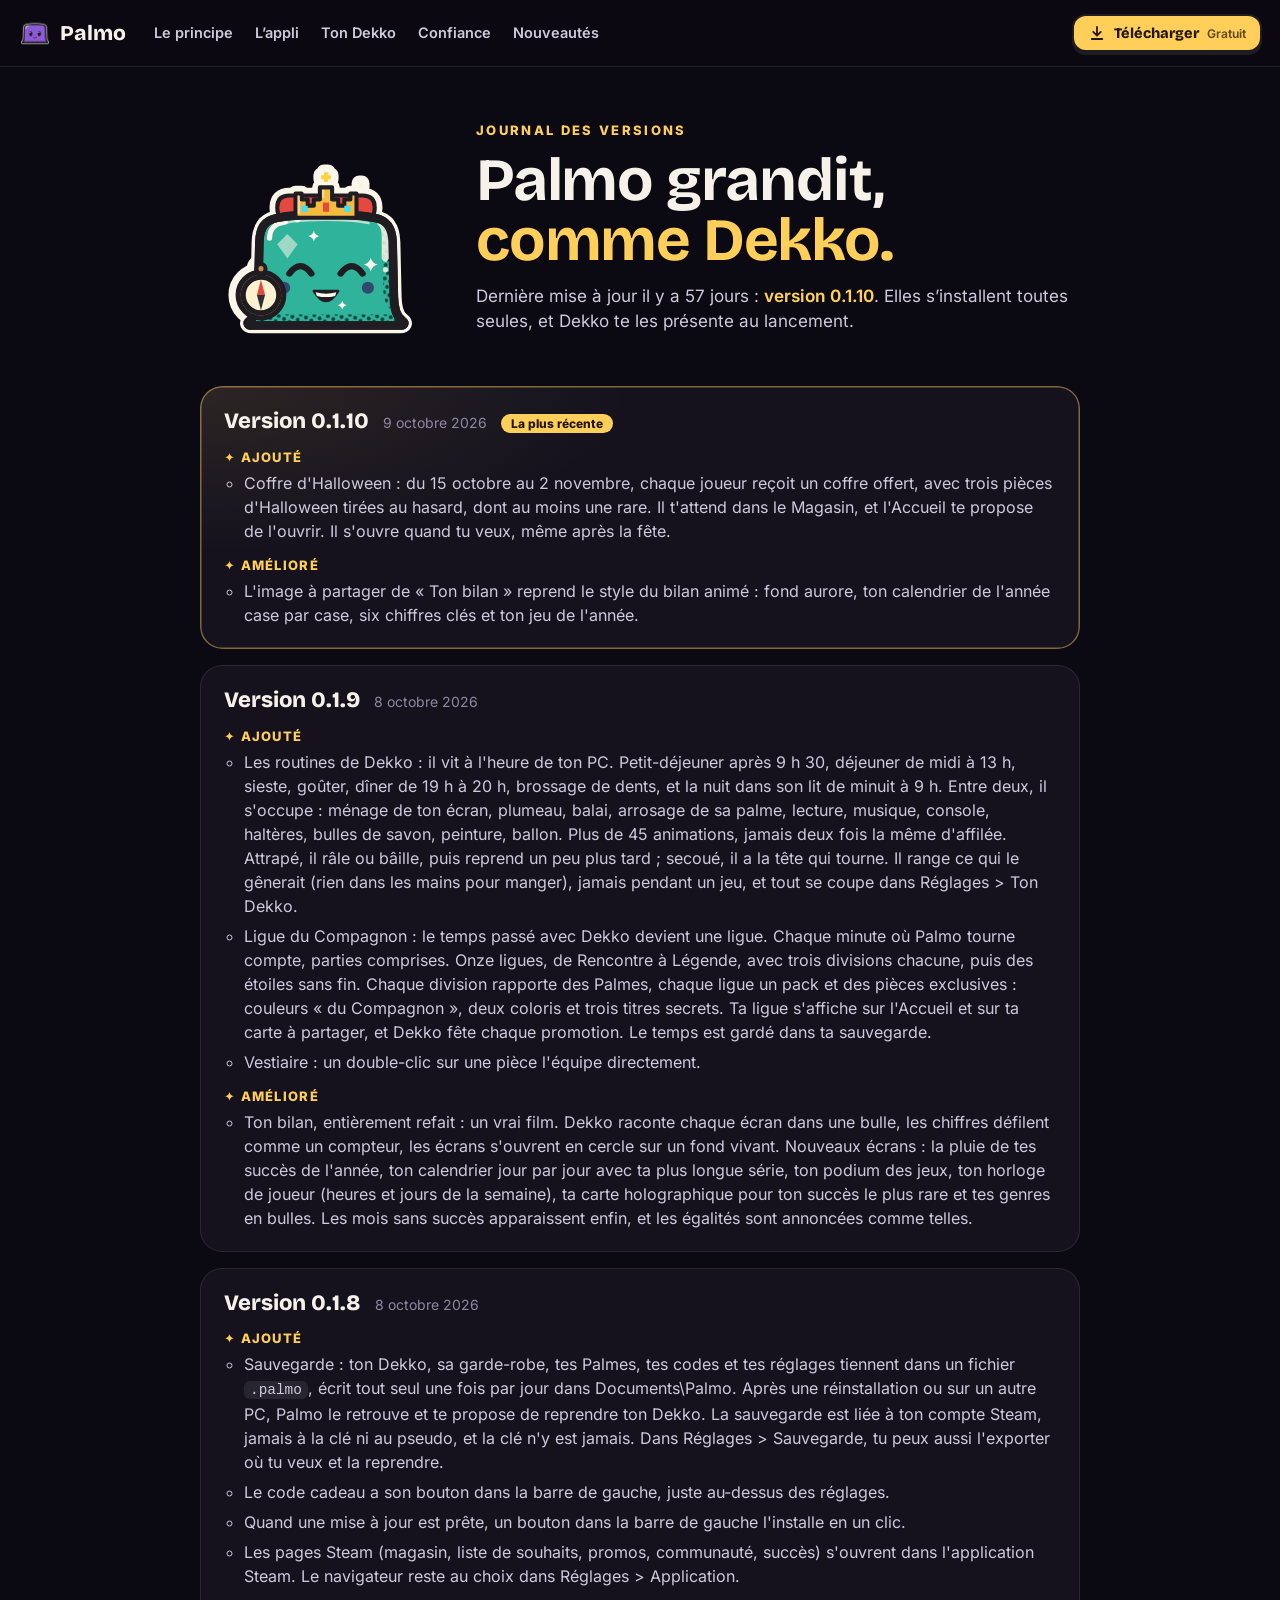
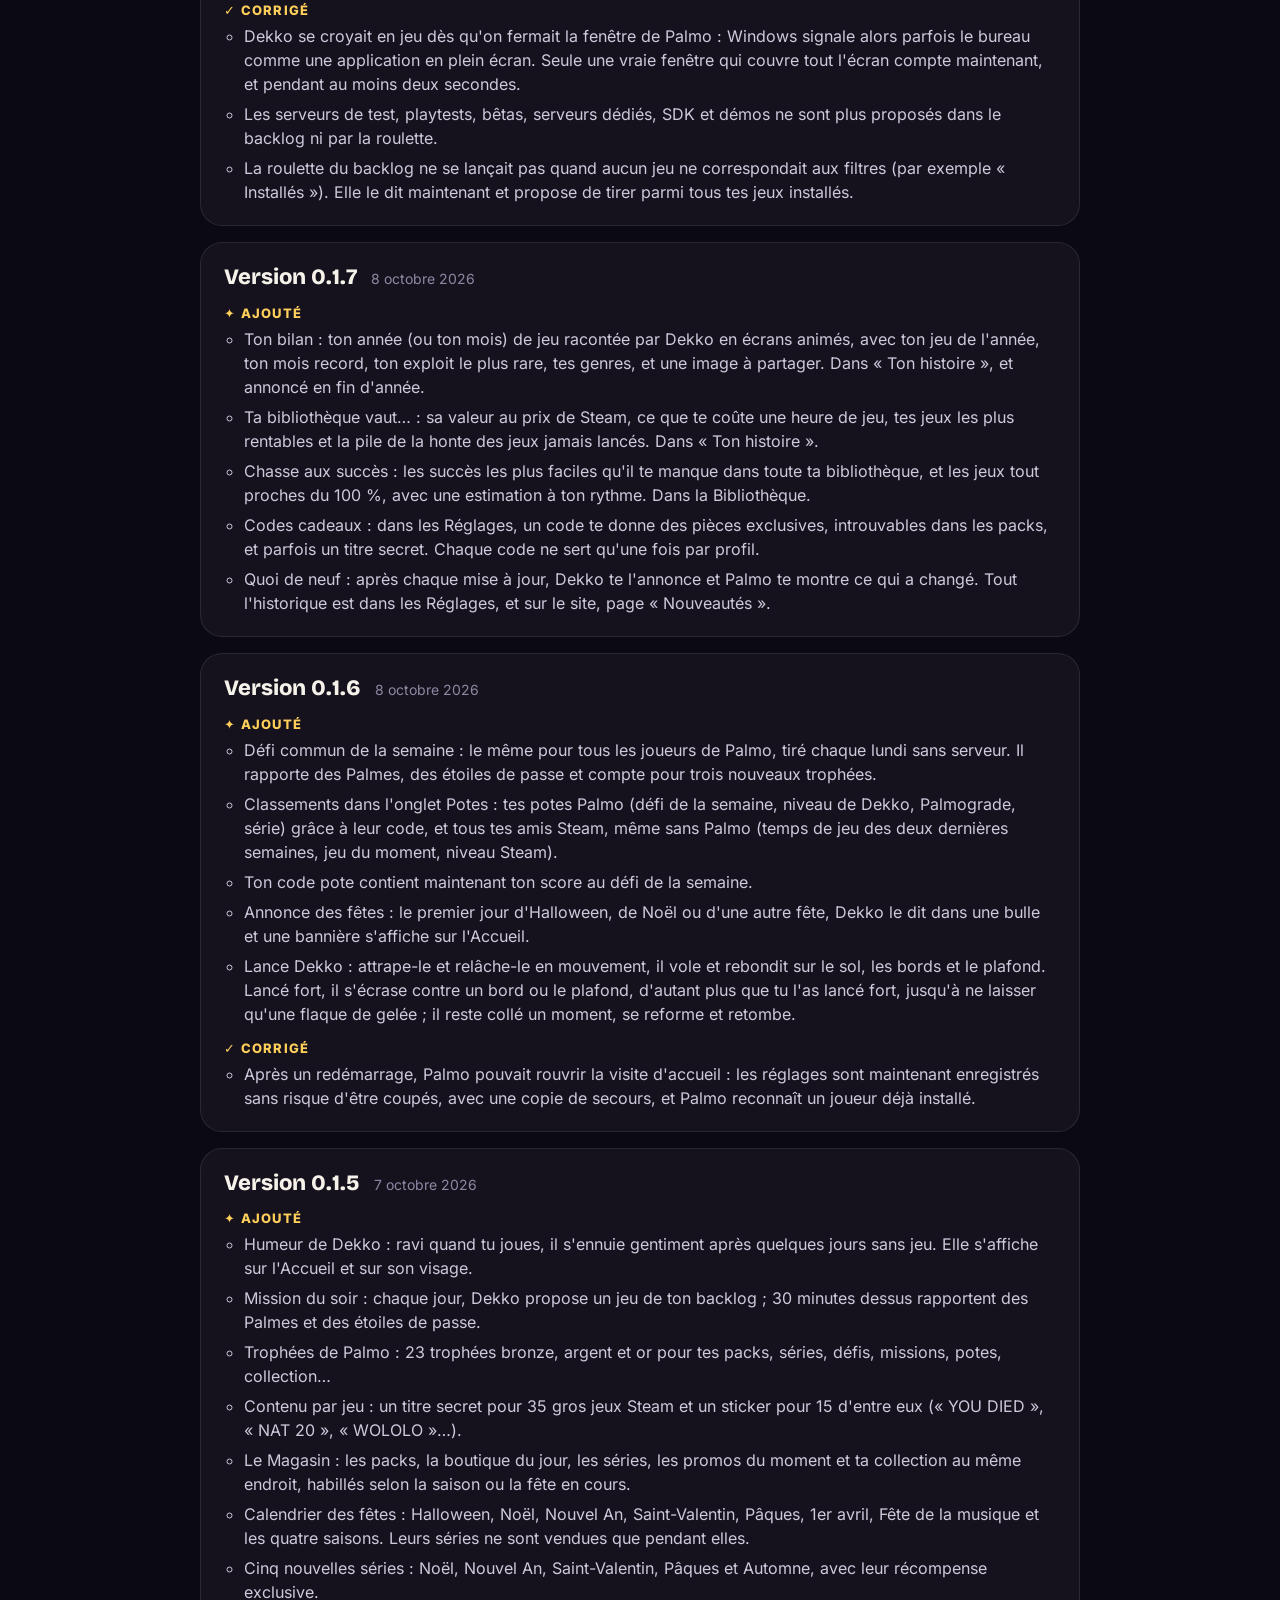
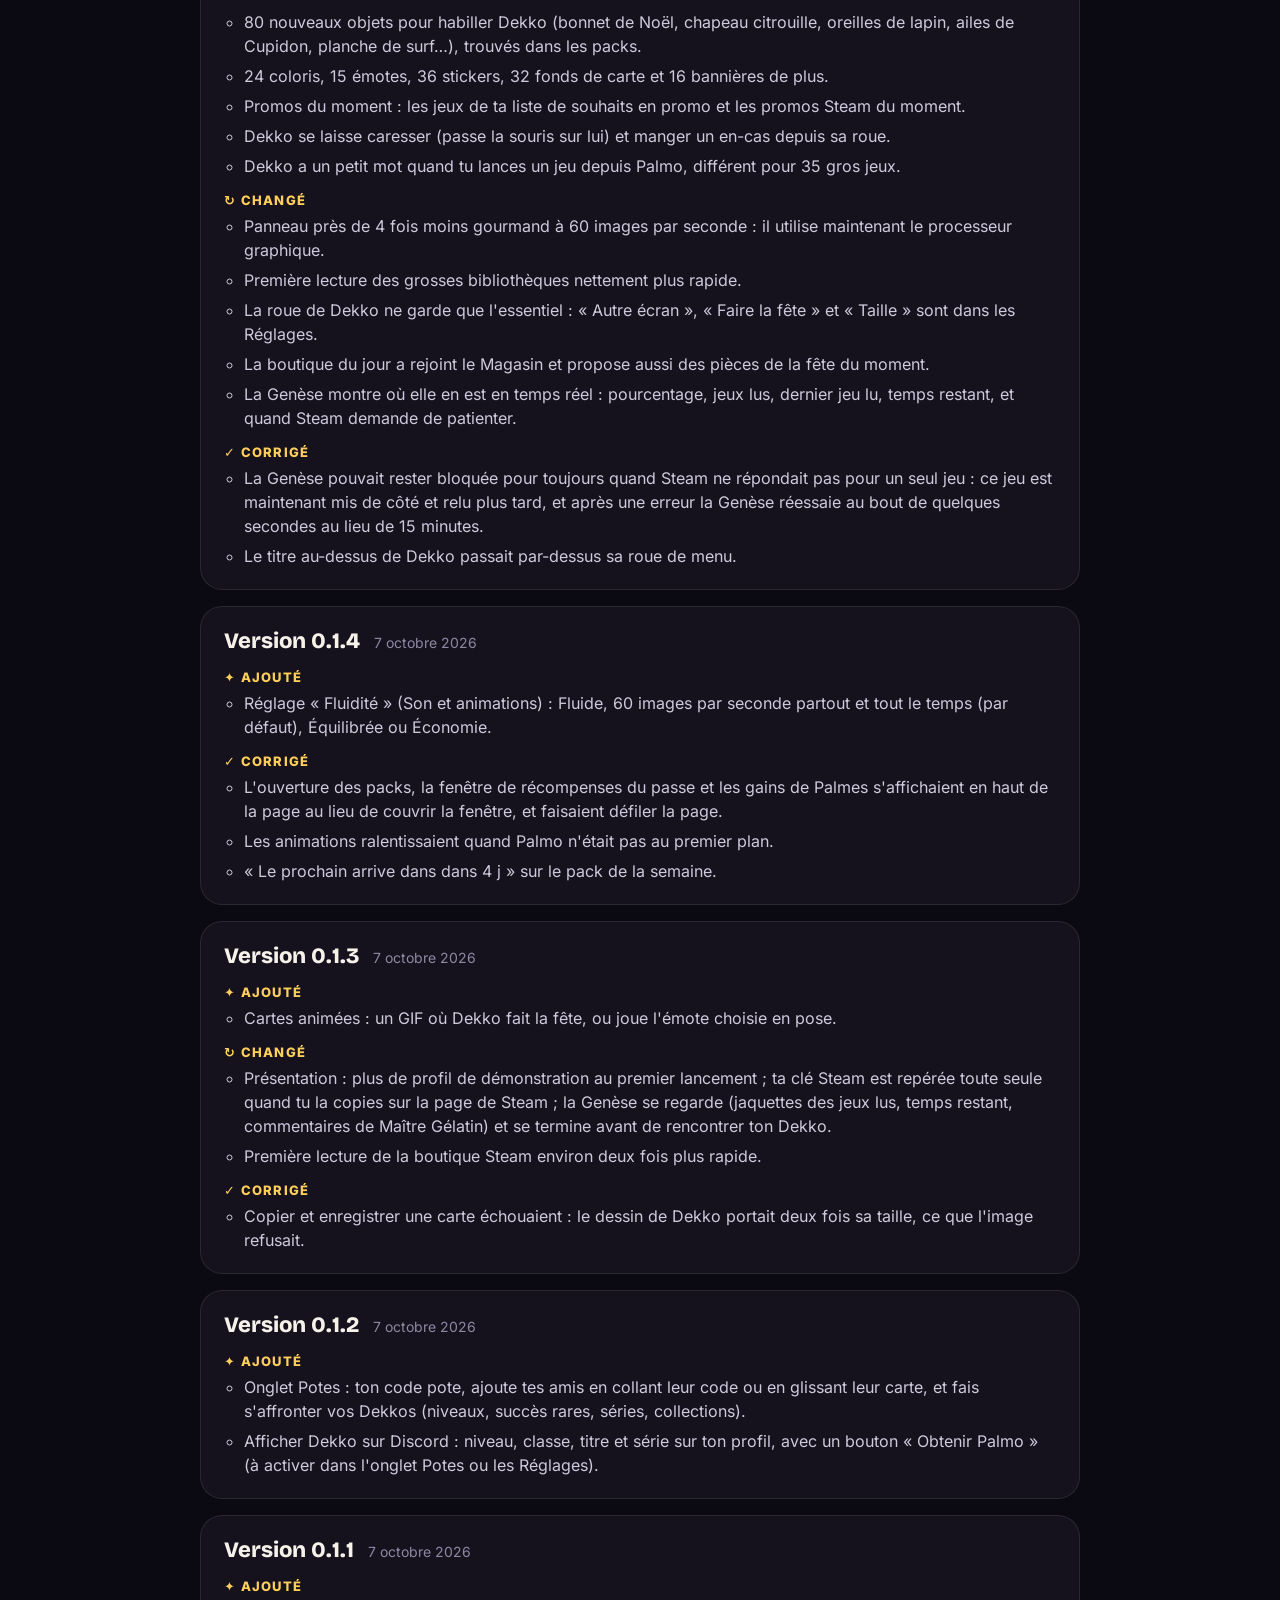
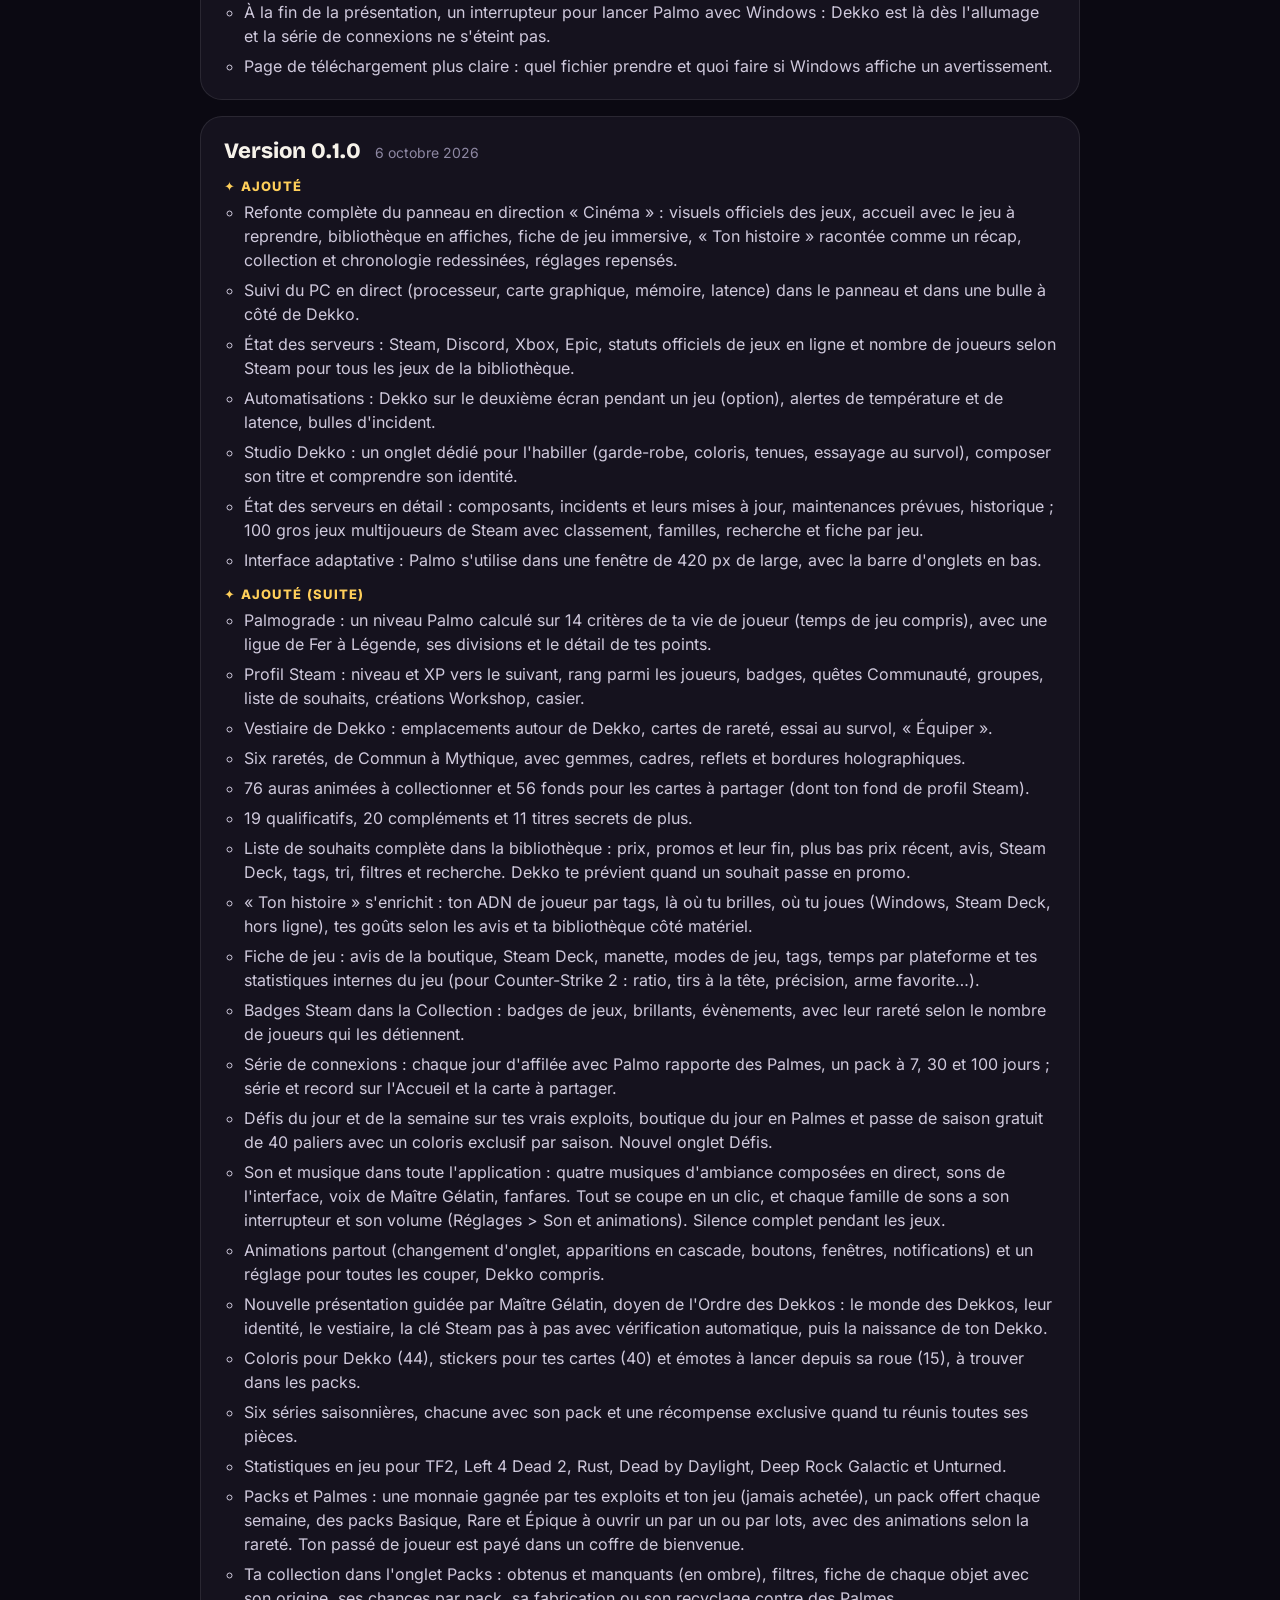
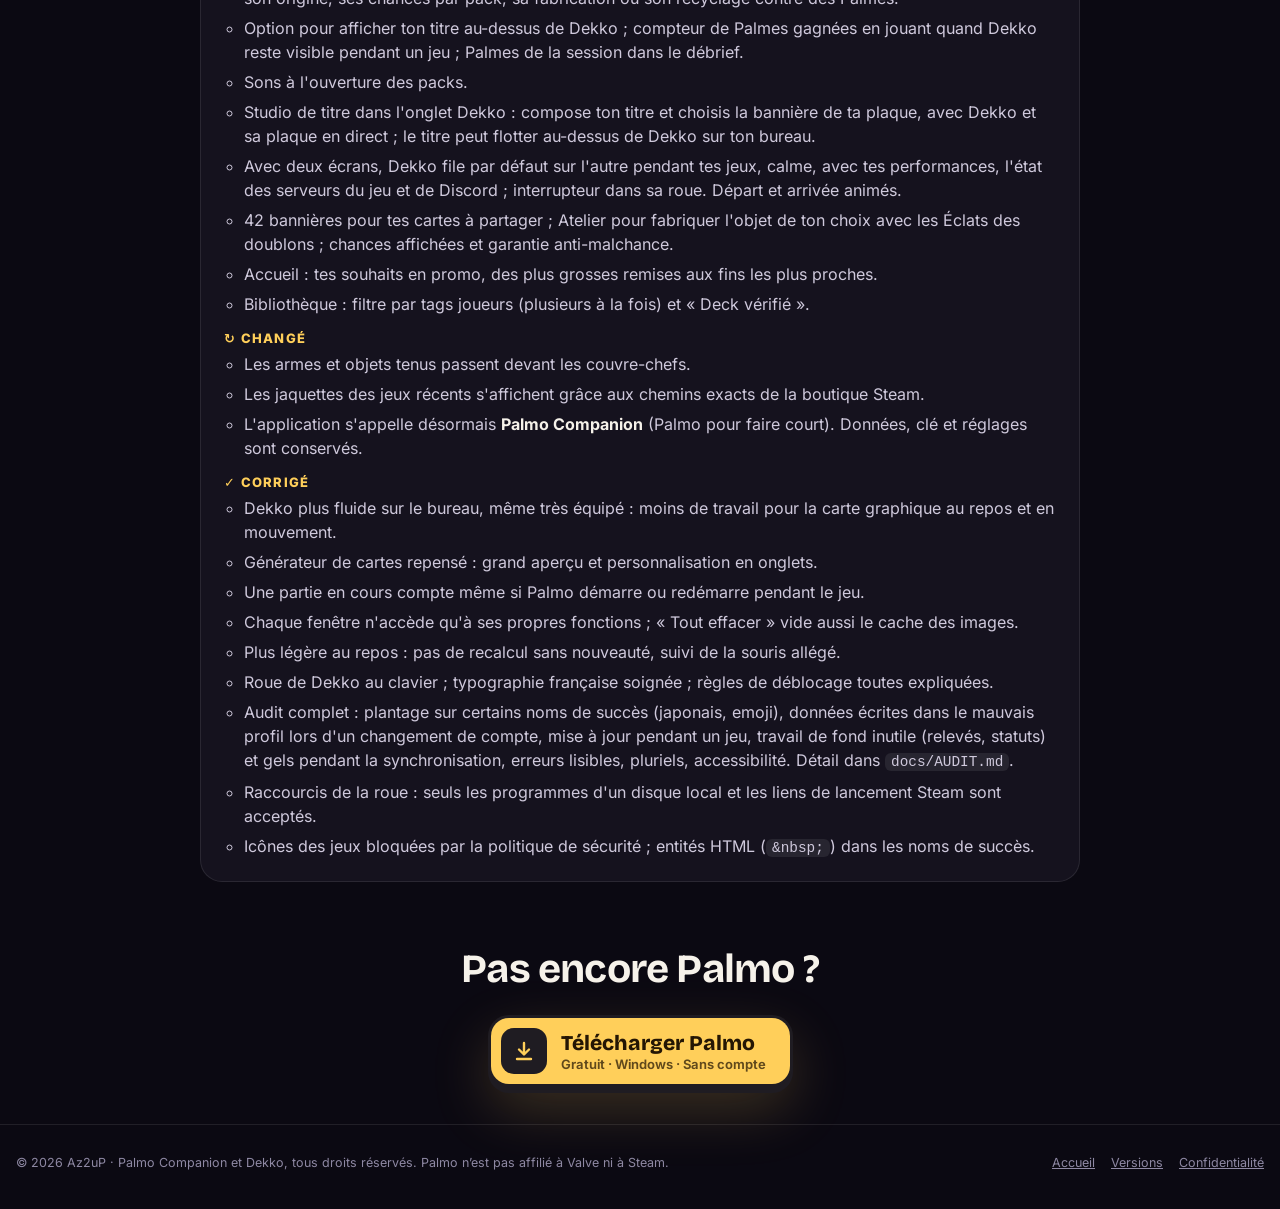
==== commit 10b3020b: "docs: journal for 0.1.10 Co-Authored-By: Claude Opus 5.5 <noreply@anthropic.com>" ====
--- a/docs/journal.html
+++ b/docs/journal.html
@@ -10,8 +10,8 @@
 <meta property="og:image" content="assets/magasin.webp">
 <meta name="theme-color" content="#0d0b14">
 <link rel="icon" href="assets/icon.png">
-  <script type="module" crossorigin src="./assets/journal-BqCjCQvD.js"></script>
-  <link rel="modulepreload" crossorigin href="./assets/style-YpKpUJ7e.js">
+  <script type="module" crossorigin src="./assets/journal-DI4JngPB.js"></script>
+  <link rel="modulepreload" crossorigin href="./assets/style-BrUZvuCx.js">
   <link rel="stylesheet" crossorigin href="./assets/style-DVdHXhDC.css">
 </head>
 <body class="journal-page">
